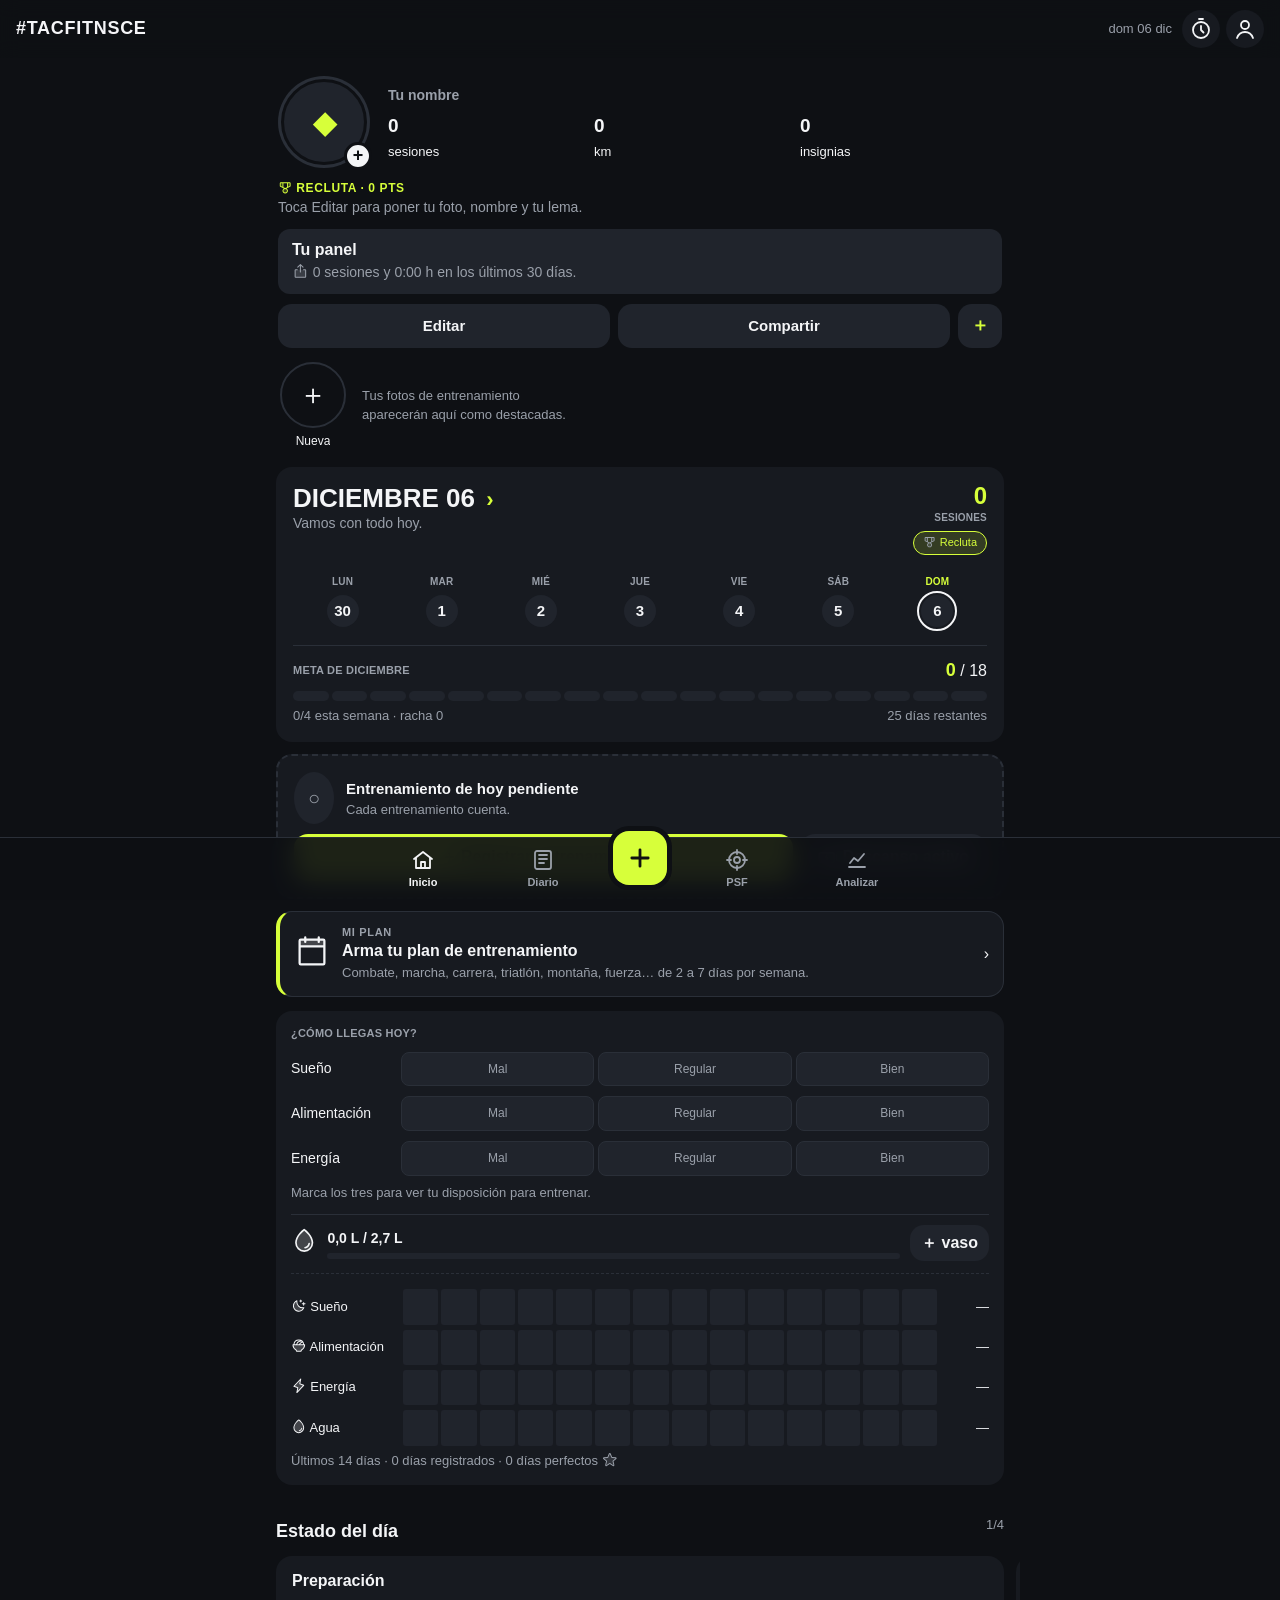
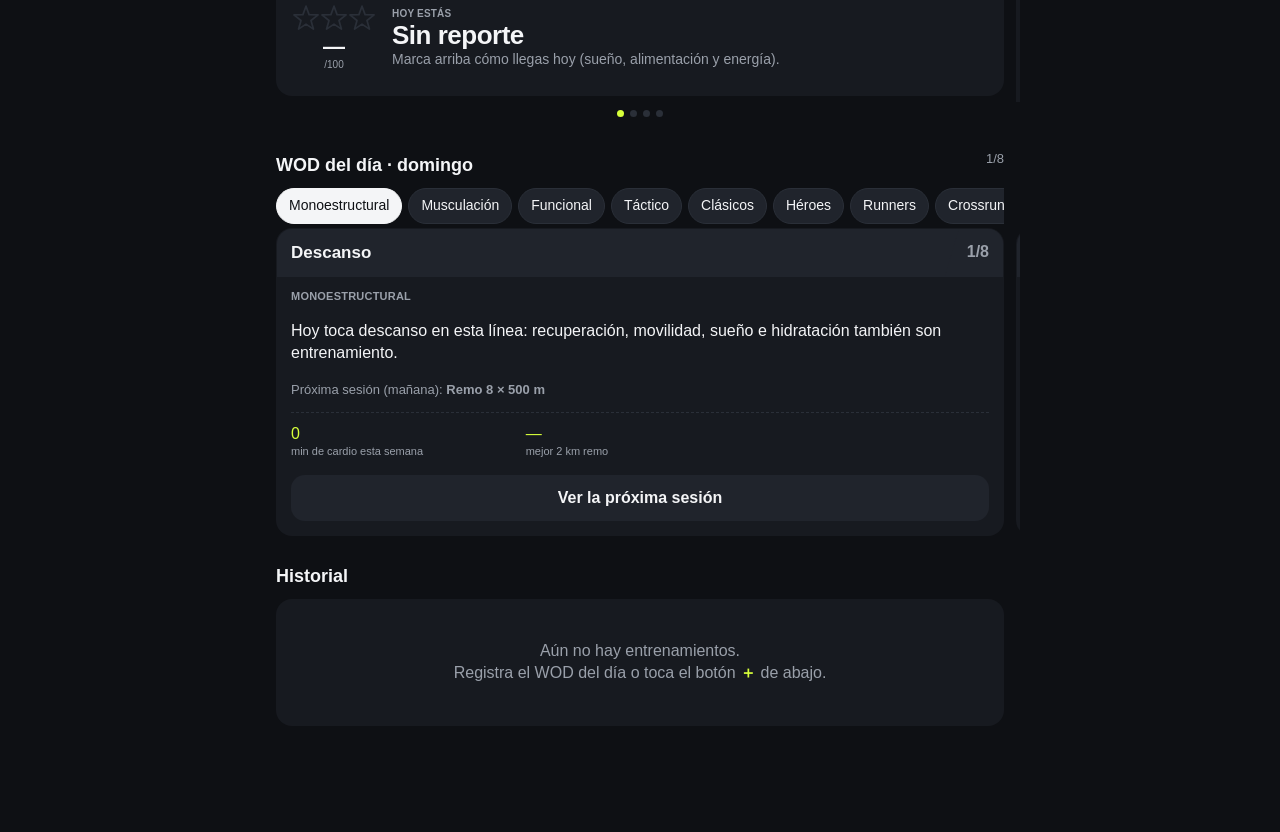
==== index.html @ f305eb08 "#TACFITNSCE 2026-10-17 16:00" ====
<!doctype html>
<html lang="es-CL">
<head>
<meta charset="utf-8">
<meta name="viewport" content="width=device-width, initial-scale=1, viewport-fit=cover">
<title>#TACFITNSCE</title>
<meta name="description" content="Seguimiento de entrenamiento físico y Pruebas de Suficiencia Física">
<meta name="theme-color" content="#0e1014">
<meta name="apple-mobile-web-app-capable" content="yes">
<meta name="mobile-web-app-capable" content="yes">
<meta name="apple-mobile-web-app-status-bar-style" content="black-translucent">
<meta name="apple-mobile-web-app-title" content="TACFIT">
<link rel="manifest" href="manifest.webmanifest">
<link rel="icon" href="iconos/icono.svg" type="image/svg+xml">
<link rel="apple-touch-icon" href="iconos/icono-180.png">
<link rel="stylesheet" href="estilos.css?v=103">
</head>
<body>
<header class="barra-sup">
  <div class="marca" id="marca"></div>
  <div class="sub" id="subtitulo"></div>
  <button class="btn-perfil" id="bReloj" data-v="reloj" aria-label="Reloj de entrenamiento"><svg class="ico" viewBox="0 0 24 24"><circle cx="12" cy="13" r="8"/><path d="M12 9v4l2.5 2.5M10 2h4"/></svg></button>
  <button class="btn-perfil" id="bPerfil" data-v="perfil" aria-label="Perfil y ajustes"><svg class="ico" viewBox="0 0 24 24"><circle cx="12" cy="8" r="4"/><path d="M4 21c1.5-4 4.5-6 8-6s6.5 2 8 6"/></svg></button>
</header>

<main id="vista"></main>

<nav class="pestanas" id="pestanas">
  <button data-v="hoy"><svg class="ico" viewBox="0 0 24 24"><path d="M3 11l9-7 9 7"/><path d="M5 10v10h14V10"/><path d="M10 20v-6h4v6"/></svg>Inicio</button>
  <button data-v="diario"><svg class="ico" viewBox="0 0 24 24"><rect x="4" y="3" width="16" height="18" rx="2"/><path d="M8 7h8M8 11h8M8 15h5"/></svg>Diario</button>
  <button class="mas" data-v="nuevo" aria-label="Registrar entrenamiento"><svg class="ico" viewBox="0 0 24 24"><path d="M12 5v14M5 12h14"/></svg></button>
  <button data-v="psf"><svg class="ico" viewBox="0 0 24 24"><circle cx="12" cy="12" r="8"/><circle cx="12" cy="12" r="3"/><path d="M12 2v4M12 18v4M2 12h4M18 12h4"/></svg>PSF</button>
  <button data-v="progreso"><svg class="ico" viewBox="0 0 24 24"><path d="M4 19h16"/><path d="M5 15l4-5 4 3 6-7"/></svg>Analizar</button>
</nav>

<div id="aviso" class="aviso" hidden></div>
<dialog id="dialogo"></dialog>

<script src="iconos.js?v=103"></script>
<script src="psf.js?v=103"></script>
<script src="movimientos.js?v=103"></script>
<script src="registro.js?v=103"></script>
<script src="tramos.js?v=103"></script>
<script src="esfuerzo.js?v=103"></script>
<script src="gps.js?v=103"></script>
<script src="protocolos.js?v=103"></script>
<script src="programa.js?v=103"></script>
<script src="diario.js?v=103"></script>
<script src="perfil.js?v=103"></script>
<script src="estado.js?v=103"></script>
<script src="recompensas.js?v=103"></script>
<script src="energia.js?v=103"></script>
<script src="analizar.js?v=103"></script>
<script src="descanso.js?v=103"></script>
<script src="plan.js?v=103"></script>
<script src="agenda.js?v=103"></script>
<script src="social.js?v=103"></script>
<script src="compartir.js?v=103"></script>
<script src="discos.js?v=103"></script>
<script src="unidad.js?v=103"></script>
<script src="nube-config.js?v=103"></script>
<script src="nube.js?v=103"></script>
<script src="app.js?v=103"></script>
</body>
</html>
---- estilos.css ----
:root{
  /* Deportivo (principal): grafito, letra moderna y lima solo para lo importante */
  --fondo:#0e1014; --panel:#171a20; --panel2:#20242c; --borde:#2a2f38; --texto:#f4f5f7; --suave:#9aa0aa;
  --acento:#d7ff3a; --acento-txt:#111111; --mb:#4fd17a; --a:#36b6ea; --na:#ff5d4f; --lm:#b48cf0;
  --radio:16px; --sup:env(safe-area-inset-top); --inf:env(safe-area-inset-bottom);
  --mono:-apple-system, BlinkMacSystemFont, "SF Pro Display", "Segoe UI", Roboto, sans-serif;
  color-scheme:dark;
}
/* Deportivo claro (solo si se elige en Perfil) */
:root[data-tema="claro"]{
  --fondo:#f2f3f5; --panel:#ffffff; --panel2:#eceef1; --borde:#dde0e5; --texto:#111317; --suave:#5d636e;
  --acento:#4d7c0f; --acento-txt:#ffffff; --mb:#1f9a4a; --a:#1f6fa8; --na:#d23b2e; --lm:#6c4fc0; color-scheme:light;
}
/* Táctico (opcional en Perfil): grafito/oliva, letra de máquina y títulos con // */
:root[data-estilo="tactico"]{
  --fondo:#11140f; --panel:#181d14; --panel2:#21271b; --borde:#2f3727; --texto:#e6ead8; --suave:#8a917a;
  --acento:#c6e25a; --acento-txt:#11140f; --mb:#6fd06a; --a:#57b4e6; --na:#ef5b4c; --lm:#b49cf0;
  --radio:10px; --mono:"JetBrains Mono", ui-monospace, SFMono-Regular, Menlo, Consolas, monospace;
}
:root[data-estilo="tactico"][data-tema="claro"]{
  --fondo:#eceee4; --panel:#fbfbf7; --panel2:#e3e6d8; --borde:#cdd2bd; --texto:#1a1f16; --suave:#5e6552;
  --acento:#566f12; --acento-txt:#ffffff; --mb:#2f8a2a; --a:#1f6fa8; --na:#c23a2e; --lm:#6c4fc0; color-scheme:light;
}
:root[data-tema="oscuro"]{ color-scheme:dark; }
*{ box-sizing:border-box; }
html,body{ margin:0; background:var(--fondo); color:var(--texto);
  font:16px/1.4 -apple-system, BlinkMacSystemFont, "SF Pro Text", "Segoe UI", Roboto, sans-serif;
  -webkit-text-size-adjust:100%; -webkit-tap-highlight-color:transparent; }
body{ min-height:100vh; padding-bottom:calc(70px + var(--inf)); }
button,input,select,textarea{ font:inherit; color:inherit; }

.barra-sup{ position:sticky; top:0; z-index:5; display:flex; align-items:center; gap:10px;
  padding:calc(10px + var(--sup)) 16px 10px; background:color-mix(in srgb, var(--fondo) 88%, transparent);
  backdrop-filter:blur(10px); -webkit-backdrop-filter:blur(10px); border-bottom:1px solid var(--borde); }
.marca{ font-family:var(--mono); font-weight:700; letter-spacing:2px; color:var(--acento); font-size:18px; }
.sub{ flex:1; color:var(--suave); font-family:var(--mono); font-size:13px; letter-spacing:1px; text-transform:uppercase; overflow:hidden; white-space:nowrap; text-overflow:ellipsis; text-align:right; }
.btn-perfil{ width:38px; height:38px; flex:none; border-radius:var(--radio); border:1px solid var(--borde); background:var(--panel); color:var(--suave); display:flex; align-items:center; justify-content:center; cursor:pointer; }
.btn-perfil.activa{ color:var(--acento); border-color:var(--acento); }
.ico{ width:24px; height:24px; fill:none; stroke:currentColor; stroke-width:1.8; stroke-linecap:round; stroke-linejoin:round; }

main{ max-width:760px; margin:0 auto; padding:14px 16px 24px; }
h2{ font-size:22px; margin:6px 0 12px; }
h3{ font-family:var(--mono); font-size:12px; font-weight:500; margin:20px 0 8px; color:var(--suave); text-transform:uppercase; letter-spacing:.12em; }
h3::before{ content:"// "; color:var(--acento); }
.grande, .digitos, .num{ font-family:var(--mono); font-variant-numeric:tabular-nums; }

.pestanas{ position:fixed; left:0; right:0; bottom:0; z-index:6; display:flex; justify-content:center; align-items:center;
  background:var(--panel); border-top:1px solid var(--borde); padding:6px 4px calc(6px + var(--inf)); }
.pestanas button{ flex:1; max-width:120px; background:none; border:0; padding:4px 0; color:var(--suave);
  font-size:10px; font-family:var(--mono); letter-spacing:.06em; text-transform:uppercase; display:flex; flex-direction:column; align-items:center; gap:3px; cursor:pointer; }
.pestanas button.activa{ color:var(--acento); }
.pestanas .mas{ flex:none; width:54px; height:54px; max-width:none; margin:-22px 10px 0; border-radius:16px; background:var(--acento); color:var(--acento-txt);
  box-shadow:0 0 0 5px var(--fondo); justify-content:center; }
.pestanas .mas .ico{ width:28px; height:28px; stroke-width:2.4; }

/* Inicio */
.semana{ display:grid; grid-template-columns:repeat(7, 1fr); gap:4px; }
.semana div{ text-align:center; font-family:var(--mono); font-size:10px; color:var(--suave); }
.semana span{ display:block; height:30px; border-radius:4px; background:var(--panel2); margin-top:4px; }
.semana .si span{ background:var(--acento); }
.semana .hoy span{ outline:2px solid var(--acento); outline-offset:-2px; }
.estado{ font-family:var(--mono); font-size:12px; color:var(--suave); letter-spacing:.06em; margin-top:10px; }
.estado b{ color:var(--texto); font-weight:500; }
.tiles{ display:grid; grid-template-columns:repeat(3, minmax(0, 1fr)); gap:8px; margin-bottom:12px; }
.tile{ background:var(--panel); border:1px solid var(--borde); border-radius:var(--radio); padding:10px 12px; cursor:pointer; text-align:left; }
.tile .k{ font-size:11px; color:var(--suave); line-height:1.25; min-height:28px; }
.tile .v{ font-family:var(--mono); font-size:20px; color:var(--acento); margin-top:4px; white-space:nowrap; }
.tile .v.txt{ font-family:inherit; font-size:14px; font-weight:600; color:var(--texto); white-space:normal; line-height:1.2; }
.entre > .num{ white-space:nowrap; }
.etiqueta{ font-family:var(--mono); font-size:11px; color:var(--acento); letter-spacing:.1em; text-transform:uppercase; }

.tarjeta{ background:var(--panel); border:1px solid var(--borde); border-radius:var(--radio); padding:14px; margin-bottom:12px; }
.fila{ display:flex; gap:10px; align-items:center; flex-wrap:wrap; }
.fila > *{ flex:1; min-width:120px; }
.entre{ display:flex; justify-content:space-between; align-items:center; gap:10px; }
.suave{ color:var(--suave); font-size:14px; }
.chico{ font-size:13px; }
.grande{ font-size:28px; font-weight:800; }

label{ display:block; font-size:13px; color:var(--suave); margin:10px 0 4px; }
input,select,textarea{ width:100%; padding:11px 12px; border-radius:10px; border:1px solid var(--borde);
  background:var(--panel2); outline:none; font-size:16px; }
input:focus,select:focus,textarea:focus{ border-color:var(--acento); }
textarea{ min-height:90px; resize:vertical; }
input[type=checkbox]{ width:auto; margin-right:8px; transform:scale(1.2); }
.check{ display:flex; align-items:center; color:var(--texto); font-size:15px; margin:10px 0; }

.btn{ display:inline-flex; align-items:center; justify-content:center; gap:6px; padding:11px 16px; border-radius:11px;
  border:1px solid var(--borde); background:var(--panel2); cursor:pointer; font-weight:600; min-height:44px; }
.btn.prim{ background:var(--acento); color:var(--acento-txt); border-color:var(--acento); }
.btn.peligro{ color:var(--na); }
.btn.ancho{ width:100%; }
.btn:active{ transform:scale(.98); }
.btns{ display:flex; gap:8px; flex-wrap:wrap; margin-top:12px; }
.btns .btn{ flex:1; }

.chip{ display:inline-block; padding:3px 10px; border-radius:999px; font-size:13px; font-weight:700; color:#fff; white-space:nowrap; }
.chip.MB{ background:var(--mb); } .chip.A{ background:var(--a); } .chip.NA{ background:var(--na); }
.chip.LM,.chip.ACL{ background:var(--lm); } .chip.gris{ background:var(--panel2); color:var(--suave); }

.prueba{ border-left:4px solid var(--borde); }
.prueba.MB{ border-left-color:var(--mb); } .prueba.A{ border-left-color:var(--a); } .prueba.NA{ border-left-color:var(--na); }
.prueba.LM{ border-left-color:var(--lm); }
.meta{ display:flex; gap:14px; font-size:13px; color:var(--suave); margin-top:6px; flex-wrap:wrap; }
.resultado{ text-align:center; padding:18px; }
.resultado .grande{ margin-top:6px; }

.lista{ list-style:none; margin:0; padding:0; }
.lista li{ padding:12px 0; border-bottom:1px solid var(--borde); }
.lista li:last-child{ border-bottom:0; }
.item{ cursor:pointer; }
.titulo{ font-weight:700; }
.pre{ white-space:pre-wrap; color:var(--suave); font-size:14px; margin-top:4px; }
.pr{ color:var(--acento); font-weight:700; }

.segmentos{ display:flex; background:var(--panel2); border-radius:11px; padding:3px; gap:3px; overflow-x:auto; }
.segmentos button{ flex:1; border:0; background:none; padding:9px 8px; border-radius:9px; cursor:pointer; color:var(--suave); white-space:nowrap; font-weight:600; }
.segmentos button.activa{ background:var(--panel); color:var(--texto); box-shadow:0 1px 3px #0003; }

/* Reloj */
.reloj{ text-align:center; padding:20px 10px; }
.reloj .fase{ font-size:18px; font-weight:700; letter-spacing:.1em; text-transform:uppercase; color:var(--suave); min-height:26px; }
.reloj .digitos{ font-size:clamp(64px, 22vw, 160px); font-weight:800; font-variant-numeric:tabular-nums; line-height:1.05; letter-spacing:-2px; }
.reloj .info{ color:var(--suave); font-size:16px; min-height:22px; white-space:pre-line; }
.reloj.trabajo .fase{ color:var(--mb); } .reloj.descanso .fase{ color:var(--a); } .reloj.prep .fase{ color:var(--acento); }
.reloj.fin .fase{ color:var(--acento); }
.rondas{ font-size:44px; font-weight:800; }
.pantalla-reloj{ position:fixed; inset:0; height:100dvh; z-index:20; background:var(--fondo); display:flex; flex-direction:column;
  justify-content:center; padding:calc(20px + var(--sup)) 16px calc(20px + var(--inf)); }
.pantalla-reloj .digitos{ font-size:clamp(90px, 30vw, 300px); }

/* Gráfico */
.grafico svg{ width:100%; height:auto; display:block; }
.grafico .linea{ fill:none; stroke:var(--acento); stroke-width:2.5; }
.grafico .punto{ fill:var(--acento); }
.grafico .eje{ stroke:var(--borde); }
.grafico text{ fill:var(--suave); font-size:11px; }
.grafico .ref{ stroke-dasharray:4 4; stroke-width:1.5; }

.aviso{ position:fixed; left:50%; bottom:calc(84px + var(--inf)); transform:translateX(-50%); z-index:30; background:var(--texto); color:var(--fondo);
  padding:11px 18px; border-radius:12px; font-weight:600; box-shadow:0 6px 20px #0006; max-width:90vw; text-align:center; }
dialog{ border:1px solid var(--borde); border-radius:18px; background:var(--panel); color:var(--texto); padding:16px;
  width:min(560px, calc(100vw - 24px)); max-height:calc(100vh - 40px);
  max-height:calc(100svh - 24px - var(--sup) - var(--inf)); }   /* alto VISIBLE: en Safari del iPhone 100vh queda bajo sus barras */
dialog::backdrop{ background:#000a; }
.vacio{ text-align:center; color:var(--suave); padding:26px 10px; }
.nota{ font-size:12px; color:var(--suave); margin-top:14px; }
details summary{ cursor:pointer; font-weight:600; padding:4px 0; }

/* Registro paso a paso */
dialog.hoja{ width:min(680px, calc(100vw - 16px)); }
.cab{ display:flex; align-items:center; gap:8px; margin-bottom:6px; }
.cab h2{ flex:1; margin:0; font-size:20px; }
.chico-btn{ min-height:36px; min-width:36px; padding:4px 10px; }
.opciones{ display:grid; grid-template-columns:repeat(auto-fit, minmax(220px, 1fr)); gap:10px; }
.opcion{ display:flex; flex-direction:column; gap:6px; text-align:left; padding:16px; border-radius:var(--radio); border:1px solid var(--borde);
  background:var(--panel2); cursor:pointer; min-height:92px; }
.opcion b{ font-size:17px; color:var(--acento); }
.opcion span{ color:var(--suave); font-size:14px; }
.opcion:disabled{ opacity:.5; cursor:default; }
.opcion:disabled b{ color:var(--texto); }
.acento{ color:var(--acento); }
.seccion{ margin-top:14px; }
.movs{ list-style:none; margin:6px 0 0; padding:0; }
.movs li{ display:flex; align-items:center; gap:6px; padding:4px 0; }
.mtxt{ flex:1; text-align:left; background:var(--panel2); border:1px solid var(--borde); border-radius:10px; padding:10px 12px; cursor:pointer; min-height:44px; }
.acciones{ display:flex; flex-wrap:wrap; gap:4px 16px; margin-top:6px; }
.link{ background:none; border:0; color:var(--acento); font-weight:600; padding:8px 0; cursor:pointer; }
.attrs{ display:flex; flex-direction:column; gap:10px; margin-top:6px; }
.attr{ display:flex; align-items:center; gap:8px; opacity:.55; }
.attr.on{ opacity:1; }
.attr input{ flex:1; min-width:0; }
.attr select{ width:auto; }
.attr .lab{ width:96px; color:var(--suave); font-size:14px; }
.attr .unidad{ color:var(--suave); }
.tick{ width:44px; height:44px; flex:none; border-radius:10px; border:1px solid var(--borde); background:var(--panel2); color:var(--suave); font-size:18px; cursor:pointer; }
.attr.on .tick{ background:var(--acento); border-color:var(--acento); color:var(--acento-txt); }
.serie{ display:flex; align-items:center; gap:8px; margin-top:8px; }
.serie input{ flex:1; min-width:0; }
.serie > span:first-child{ width:18px; text-align:right; }
input[type=radio]{ width:auto; margin-right:8px; transform:scale(1.2); }
@media (max-width:420px){ .attr{ gap:6px; } .attr .lab{ width:auto; min-width:0; font-size:12px; flex:none; max-width:74px; } .attr select{ padding:11px 6px; } }

/* Grupos de movimientos: un color cada uno */
:root{ --g-mono:#35b6e8; --g-gim:#4fc979; --g-core:#b48cf0; --g-barra:#f2a33a; --g-mc:#ef6f5e; --g-mil:#a9b85a; }
.chips{ display:flex; gap:6px; overflow-x:auto; padding:10px 0 2px; scrollbar-width:none; }
.chips::-webkit-scrollbar{ display:none; }
.chips button{ flex:none; border:1px solid var(--borde); background:var(--panel2); border-radius:999px; padding:7px 12px; cursor:pointer; color:var(--texto); font-size:14px; }
.chips button.activa{ background:var(--texto); color:var(--fondo); border-color:var(--texto); }
.mov-item{ display:flex; align-items:center; gap:10px; }
.mov-n{ flex:1; }
.marca-g{ width:10px; height:10px; border-radius:3px; flex:none; background:var(--suave); }
.cuenta{ color:var(--suave); font-size:13px; font-variant-numeric:tabular-nums; }
.g-mono.marca-g, .grupo-mono .marca-g{ background:var(--g-mono); } .g-gim.marca-g{ background:var(--g-gim); } .g-core.marca-g{ background:var(--g-core); }
.g-barra.marca-g{ background:var(--g-barra); } .g-mc.marca-g{ background:var(--g-mc); } .g-mil.marca-g{ background:var(--g-mil); }
h3.t-mono{ color:var(--g-mono); } h3.t-gim{ color:var(--g-gim); } h3.t-core{ color:var(--g-core); }
h3.t-barra{ color:var(--g-barra); } h3.t-mc{ color:var(--g-mc); } h3.t-mil{ color:var(--g-mil); }
.grupos-mov{ display:grid; grid-template-columns:repeat(auto-fit, minmax(260px, 1fr)); gap:12px; }
.grupo-mov{ border-top:4px solid var(--suave); }
.grupo-mov.g-mono{ border-top-color:var(--g-mono); } .grupo-mov.g-gim{ border-top-color:var(--g-gim); } .grupo-mov.g-core{ border-top-color:var(--g-core); }
.grupo-mov.g-barra{ border-top-color:var(--g-barra); } .grupo-mov.g-mc{ border-top-color:var(--g-mc); } .grupo-mov.g-mil{ border-top-color:var(--g-mil); }
.grupo-mov .titulo{ font-size:17px; }
.tabla-mov{ width:100%; border-collapse:collapse; margin-top:8px; font-size:15px; }
.tabla-mov th{ text-align:left; color:var(--suave); font-weight:600; font-size:12px; text-transform:uppercase; letter-spacing:.05em; padding:6px 0; border-bottom:1px solid var(--borde); }
.tabla-mov th:last-child, .tabla-mov td:last-child{ text-align:right; }
.tabla-mov td{ padding:10px 0; border-bottom:1px solid var(--borde); cursor:pointer; }
.tabla-mov tr:last-child td{ border-bottom:0; }
.tabla-mov tr.cero td{ color:var(--suave); }

/* Inicio: portada, meta del mes, chequeo y WOD del día */
.portada{ padding:16px; }
.fecha-grande{ font-family:var(--mono); font-weight:700; font-size:26px; letter-spacing:1px; line-height:1.1; }
.total{ text-align:right; display:flex; flex-direction:column; align-items:flex-end; }
.total b{ font-size:24px; color:var(--acento); line-height:1; }
.total span{ font-family:var(--mono); font-size:10px; color:var(--suave); letter-spacing:.1em; margin-top:3px; }
.dias7{ display:grid; grid-template-columns:repeat(7, 1fr); gap:4px; margin:14px 0 4px; }
.dias7 > div{ display:flex; flex-direction:column; align-items:center; gap:6px; padding:6px 0 8px; border-radius:8px; }
.dias7 .dn{ font-family:var(--mono); font-size:10px; color:var(--suave); letter-spacing:.05em; }
.dias7 .dd{ width:32px; height:32px; display:flex; align-items:center; justify-content:center; border-radius:8px; font-size:15px; }
.dias7 .si .dd{ background:var(--acento); color:var(--acento-txt); font-weight:700; }
.dias7 .hoy .dd{ outline:2px solid var(--acento); outline-offset:1px; }
.dias7 .hoy .dn{ color:var(--acento); }
.meta-mes{ border-top:1px solid var(--borde); margin-top:10px; padding-top:12px; }
.meta-mes .num b{ color:var(--acento); font-size:18px; }
.barra-seg{ display:flex; gap:3px; margin:8px 0 6px; }
.barra-seg span{ flex:1; height:10px; border-radius:2px; background:var(--panel2); }
.barra-seg span.si{ background:var(--acento); }
.fila-ch{ display:flex; align-items:center; gap:10px; margin-top:10px; }
.fila-ch > span{ width:100px; font-size:14px; }
.seg3{ flex:1; display:grid; grid-template-columns:repeat(3, 1fr); gap:4px; }
.seg3 button{ border:1px solid var(--borde); background:var(--panel2); border-radius:8px; padding:8px 4px; cursor:pointer; font-family:var(--mono); font-size:12px; color:var(--suave); }
.seg3 button.activa.n0{ background:var(--na); border-color:var(--na); color:#fff; }
.seg3 button.activa.n1{ background:#e0b63c; border-color:#e0b63c; color:#2a2000; }
.seg3 button.activa.n2{ background:var(--acento); border-color:var(--acento); color:var(--acento-txt); }
.carrusel{ display:flex; overflow-x:auto; scroll-snap-type:x mandatory; gap:12px; margin:0 -16px 12px; padding:2px 16px 6px; scrollbar-width:none; }
.carrusel::-webkit-scrollbar{ display:none; }
.wod-card{ flex:0 0 100%; scroll-snap-align:center; background:var(--panel); border:1px solid var(--borde); border-radius:var(--radio); overflow:hidden; display:flex; flex-direction:column; }
.wod-cab{ display:flex; align-items:stretch; background:var(--panel2); }
.wod-tit{ flex:1; padding:12px 14px; font-family:var(--mono); font-weight:700; font-size:15px; text-transform:uppercase; letter-spacing:.04em; white-space:nowrap; overflow:hidden; text-overflow:ellipsis; }
.wod-tag{ background:var(--acento); color:var(--acento-txt); font-weight:700; padding:12px 14px 12px 22px; clip-path:polygon(14px 0, 100% 0, 100% 100%, 0 100%); }
.wod-cuerpo{ padding:12px 14px 4px; flex:1; }
.foco{ display:inline-block; margin-top:6px; font-size:12px; font-family:var(--mono); color:var(--acento); border:1px dashed var(--acento); border-radius:6px; padding:3px 8px; }
.pizarra{ white-space:pre-wrap; font-size:16px; line-height:1.6; margin:10px 0 6px; padding-left:12px; border-left:3px solid var(--acento); }
.estrategia{ margin:6px 0; }
.wod-acc{ padding:10px 14px 14px; }
.wod-acc .btn.prim{ font-family:var(--mono); letter-spacing:.1em; min-height:48px; }
.acc3{ display:grid; grid-template-columns:repeat(3, 1fr); gap:6px; margin-top:6px; }
.acc3 button{ display:flex; flex-direction:column; align-items:center; gap:2px; padding:8px 4px; border-radius:8px; border:1px solid var(--borde); background:var(--panel2); color:var(--texto); cursor:pointer; font-size:16px; }
.acc3 button span{ font-family:var(--mono); font-size:10px; color:var(--suave); text-transform:uppercase; letter-spacing:.06em; }
.acc3 button b{ font-size:16px; color:var(--acento); }

/* Diario */
.barra-sup .btn-perfil + .btn-perfil{ margin-left:-4px; }
.muro-item{ cursor:pointer; }
.muro-item .titulo{ display:flex; align-items:center; gap:8px; }
.muro-foto{ position:relative; margin:-14px -14px 12px; border-radius:var(--radio) var(--radio) 0 0; overflow:hidden; background:var(--panel2); aspect-ratio:4/3; }
.muro-foto img{ width:100%; height:100%; object-fit:cover; display:block; }
.muro-sello{ position:absolute; left:10px; bottom:10px; background:rgba(17,20,15,.8); color:#c6e25a; padding:5px 10px; border-radius:6px; font-size:15px; }
.muro-mas{ position:absolute; right:10px; top:10px; background:rgba(17,20,15,.8); color:#e6ead8; padding:3px 8px; border-radius:6px; font-size:13px; }
.aviso-resp{ border-color:#e0b63c; font-size:14px; }
.aviso-resp a{ color:var(--acento); }
.fotos-reg{ display:flex; gap:8px; flex-wrap:wrap; }
.fotos-reg img, .foto-mas{ width:76px; height:76px; border-radius:8px; object-fit:cover; }
.foto-mas{ border:1px dashed var(--acento); background:var(--panel2); color:var(--acento); display:flex; flex-direction:column; align-items:center; justify-content:center; gap:2px; font-size:20px; cursor:pointer; }
.foto-mas span{ font-size:11px; font-family:var(--mono); }
.galeria{ display:flex; gap:6px; overflow-x:auto; margin:10px 0; scroll-snap-type:x mandatory; }
.galeria img{ height:220px; max-width:85%; border-radius:10px; object-fit:cover; scroll-snap-align:start; cursor:pointer; }
.cal-sem, .cal-grid{ display:grid; grid-template-columns:repeat(7, 1fr); gap:4px; }
.cal-sem{ margin-top:12px; font-family:var(--mono); font-size:11px; color:var(--suave); text-align:center; }
.cal-dia{ aspect-ratio:1; border:1px solid transparent; border-radius:8px; background:var(--panel2); display:flex; flex-direction:column; align-items:center; justify-content:center; gap:3px; cursor:pointer; color:var(--suave); padding:0; }
.cal-dia.con{ color:var(--texto); background:color-mix(in srgb, var(--acento) 18%, var(--panel2)); }
.cal-dia.hoy{ border-color:var(--acento); }
.cal-dia.sel{ outline:2px solid var(--texto); }
.cal-marcas{ display:flex; gap:2px; min-height:7px; }
.cal-marcas .marca-g{ width:7px; height:7px; border-radius:2px; }
.leyenda{ display:flex; flex-wrap:wrap; gap:4px 12px; margin-top:10px; color:var(--suave); }
.leyenda span{ display:flex; align-items:center; gap:5px; }
.leyenda .marca-g{ width:8px; height:8px; }
.mapa-anio{ display:flex; gap:2px; overflow-x:auto; direction:rtl; padding-bottom:2px; }
.mapa-anio > div{ display:flex; flex-direction:column; gap:2px; direction:ltr; }
.mapa-anio i{ width:9px; height:9px; border-radius:2px; background:var(--panel2); display:block; }
.mapa-anio i.n1{ background:color-mix(in srgb, var(--acento) 35%, var(--panel2)); }
.mapa-anio i.n2{ background:color-mix(in srgb, var(--acento) 65%, var(--panel2)); }
.mapa-anio i.n3{ background:var(--acento); }
.mapa-anio i.vacia{ background:transparent; }
.tiles.acum{ grid-template-columns:repeat(auto-fill, minmax(104px, 1fr)); }
.tiles.acum .tile{ cursor:default; }
.tiles.acum .v{ font-size:22px; }
.hito{ margin-bottom:10px; }
.hito .barra-seg span{ height:8px; }

/* Perfil de entrenamiento */
.radar-caja{ display:flex; align-items:center; gap:8px; flex-wrap:wrap; justify-content:center; }
.radar{ width:100%; max-width:420px; height:auto; overflow:visible; }
.radar-anillo{ fill:none; stroke:var(--borde); stroke-width:1; }
.radar-anillo.tres{ stroke:var(--suave); stroke-dasharray:3 3; }
.radar-eje{ stroke:var(--borde); }
.radar-datos{ fill:var(--acento); fill-opacity:.25; stroke:var(--acento); stroke-width:2; }
.radar text{ fill:var(--texto); font-size:11px; font-family:var(--mono); }
.radar text.sin{ fill:var(--suave); }
.radar-resumen{ text-align:center; min-width:120px; }
.cap-fila .barra-seg span{ height:6px; }
.prueba-fila .num.pr{ color:var(--mb); }
.parq-q{ border-bottom:1px solid var(--borde); padding:10px 0; display:flex; flex-direction:column; gap:8px; font-size:14px; }
.seg3.dos{ grid-template-columns:repeat(2, 1fr); max-width:220px; }
.alerta-lim{ color:#e0b63c; margin:6px 0; }
.prueba-fila .entre{ align-items:flex-start; }
.prueba-fila .entre > span:first-child{ flex:1; min-width:0; }
.prueba-fila .entre .num{ white-space:normal; text-align:right; max-width:55%; }
.wod-card.descanso .wod-tag{ background:var(--panel2); color:var(--suave); }
.medidas-linea{ display:grid; grid-template-columns:repeat(3, minmax(0, 1fr)); gap:6px; margin:10px 0 2px; padding-top:10px; border-top:1px dashed var(--borde); }
.medidas-linea div{ display:flex; flex-direction:column; }
.medidas-linea b{ color:var(--acento); font-size:16px; font-weight:500; }
.medidas-linea span{ font-size:11px; color:var(--suave); line-height:1.2; }
.check .suave{ font-weight:400; }
.carrusel{ align-items:flex-start; }

/* Portada: fecha desplegable, franjas de días entrenados, calendario y «Hecho hoy» */
button.fecha-grande{ background:none; border:0; padding:0; color:var(--texto); cursor:pointer; text-align:left; }
.fecha-grande .chev{ color:var(--acento); font-size:22px; margin-left:4px; }
.dias7{ gap:0 !important; }
.dias7 > button{ background:none; border:0; color:inherit; cursor:pointer; display:flex; flex-direction:column; align-items:center; gap:6px; padding:6px 0 8px; }
.dias7 > .si{ background:color-mix(in srgb, var(--acento) 18%, transparent); }
.dias7 > .si.ini{ border-top-left-radius:10px; border-bottom-left-radius:10px; }
.dias7 > .si.fin{ border-top-right-radius:10px; border-bottom-right-radius:10px; }
.dias7 .si .dd{ background:none !important; color:var(--acento) !important; }
.dias7 .sel .dd{ background:var(--acento) !important; color:var(--acento-txt) !important; font-weight:700; }
.dias7 .hoy .dd{ outline:2px solid var(--acento); outline-offset:1px; }
.dias7.mes > button{ padding:3px 0; margin:2px 0; }
.dias7.mes .fuera{ opacity:.35; }
.dias7.cab-sem > div{ display:flex; justify-content:center; padding:8px 0 2px; }
.cal-portada{ margin-top:12px; }
.hecho{ margin-top:10px; padding-top:10px; border-top:1px solid var(--borde); }
.hecho-item{ display:flex; align-items:center; gap:8px; width:100%; background:none; border:0; color:var(--texto); padding:8px 0; cursor:pointer; text-align:left; }
.hecho-item .ok{ width:22px; height:22px; border-radius:50%; background:var(--mb); color:#fff; display:flex; align-items:center; justify-content:center; font-size:13px; flex:none; }
.hecho-tit{ flex:1; min-width:0; overflow:hidden; text-overflow:ellipsis; white-space:nowrap; font-weight:600; }
.tu-resultado{ display:grid; grid-template-columns:1fr auto; align-items:center; width:100%; text-align:left; gap:2px 8px; margin-bottom:10px; padding:10px 12px;
  background:color-mix(in srgb, var(--mb) 14%, var(--panel)); border:1px solid var(--mb); border-radius:10px; color:var(--texto); cursor:pointer; }
.tu-resultado .etiqueta{ color:var(--mb); grid-column:1; }
.tu-resultado .num{ grid-column:1; font-size:18px; font-weight:700; }
.tu-resultado .chev{ grid-column:2; grid-row:1 / span 2; color:var(--mb); font-size:22px; }

/* Detalle del entrenamiento */
.resultado-caja{ background:var(--panel2); border-radius:10px; padding:12px; margin:12px 0; }
.resultado-caja .grande{ font-size:24px; color:var(--acento); margin-top:4px; }
.stats3{ display:grid; grid-template-columns:repeat(3, minmax(0, 1fr)); gap:8px; margin:6px 0; }
.stats3 div{ display:flex; flex-direction:column; gap:2px; }
.stats3 b{ font-size:17px; font-weight:500; }
.logros{ display:flex; flex-direction:column; gap:12px; }
.logro{ display:flex; gap:12px; align-items:center; }
.logro-txt{ flex:1; min-width:0; font-size:14px; }
.mas-delta{ color:var(--mb); }
.barra-logro{ height:8px; background:var(--panel2); border-radius:4px; overflow:hidden; margin:6px 0 3px; }
.barra-logro span{ display:block; height:100%; background:var(--acento); border-radius:4px; }
.insignia{ width:48px; height:54px; flex:none; background:var(--acento); clip-path:polygon(50% 0, 100% 25%, 100% 75%, 50% 100%, 0 75%, 0 25%); display:flex; align-items:center; justify-content:center; }
.insignia span{ width:42px; height:47px; background:var(--fondo); clip-path:polygon(50% 0, 100% 25%, 100% 75%, 50% 100%, 0 75%, 0 25%); display:flex; align-items:center; justify-content:center; color:var(--acento); font-weight:700; font-size:18px; }

/* El logro del día */
.logro-dia{ position:relative; overflow:hidden; border-radius:var(--radio); padding:16px; margin-bottom:12px; border:2px solid var(--acento);
  background:color-mix(in srgb, var(--acento) 12%, var(--panel)); }
.logro-dia.hoy::after{ content:""; position:absolute; top:0; right:0; width:120px; height:120px; pointer-events:none; opacity:.18;
  background:repeating-linear-gradient(135deg, var(--acento) 0 6px, transparent 6px 14px); clip-path:polygon(40% 0, 100% 0, 100% 60%); }
.logro-dia.pendiente{ border:2px dashed var(--borde); background:var(--panel); }
.logro-dia.otro{ border:1px solid var(--borde); background:var(--panel); }
.ld-cab{ display:flex; align-items:center; gap:12px; margin-bottom:10px; }
.ld-sello{ width:48px; height:48px; border-radius:50%; flex:none; display:flex; align-items:center; justify-content:center; font-size:26px; font-weight:800;
  background:var(--acento); color:var(--acento-txt); box-shadow:0 0 0 4px color-mix(in srgb, var(--acento) 30%, transparent); }
.logro-dia.hoy .ld-sello{ animation:sello .7s cubic-bezier(.2, 1.6, .4, 1) both; }
.ld-sello.vacio{ background:var(--panel2); color:var(--suave); box-shadow:none; }
@keyframes sello{ 0%{ transform:scale(.2) rotate(-30deg); opacity:0; } 100%{ transform:scale(1) rotate(0); opacity:1; } }
@media (prefers-reduced-motion: reduce){ .logro-dia.hoy .ld-sello{ animation:none; } }
.ld-tit{ font-family:var(--mono); font-weight:700; font-size:18px; letter-spacing:.08em; text-transform:uppercase; color:var(--acento); }
.logro-dia.pendiente .ld-tit, .logro-dia.otro .ld-tit{ color:var(--texto); font-size:15px; }
.ld-sub{ font-size:13px; color:var(--suave); margin-top:2px; }
.ld-item{ display:block; width:100%; text-align:left; background:rgba(0,0,0,.18); border:1px solid color-mix(in srgb, var(--acento) 35%, transparent); border-radius:10px;
  padding:12px; margin-top:8px; color:var(--texto); cursor:pointer; }
.logro-dia.otro .ld-item{ background:var(--panel2); border-color:var(--borde); }
.ld-nombre{ font-weight:700; font-size:17px; }
.ld-pr{ font-size:13px; font-weight:700; color:#e0b63c; }
.ld-item .chev{ color:var(--acento); font-size:20px; }
.ld-res{ font-size:32px; font-weight:700; color:var(--acento); line-height:1.1; margin-top:4px; }
.ld-res small{ font-size:15px; color:var(--texto); font-weight:500; }
.ld-chips{ display:flex; flex-wrap:wrap; gap:6px; margin-top:8px; }
.ld-chips span{ font-size:12px; padding:3px 8px; border-radius:999px; background:var(--panel2); color:var(--texto); border:1px solid var(--borde); }
.ld-pie{ margin-top:10px; font-size:13px; color:var(--suave); }
.ld-pie b{ color:var(--acento); }

/* Estado del día */
.carrusel.estado-dia .estado-card{ flex:0 0 100%; scroll-snap-align:center; position:relative; border:1px solid var(--borde); border-radius:4px; padding:14px 16px;
  background:linear-gradient(var(--panel), var(--panel)) padding-box;
  background-image:linear-gradient(color-mix(in srgb, var(--texto) 4%, transparent) 1px, transparent 1px), linear-gradient(90deg, color-mix(in srgb, var(--texto) 4%, transparent) 1px, transparent 1px);
  background-size:22px 22px; background-color:var(--panel); }
/* esquinas de mira (identidad de la app, como en las tarjetas para compartir) */
.estado-card::before, .estado-card::after{ content:''; position:absolute; width:18px; height:18px; border:2px solid var(--acento); pointer-events:none; }
.estado-card::before{ top:-1px; left:-1px; border-right:none; border-bottom:none; }
.estado-card::after{ bottom:-1px; right:-1px; border-left:none; border-top:none; }
.ec-tit{ display:flex; align-items:center; gap:8px; font-family:var(--mono); font-weight:700; font-size:13px; text-transform:uppercase; letter-spacing:.12em; color:var(--texto); }
.ec-cod{ font-size:11px; color:var(--acento-txt); background:var(--acento); padding:1px 5px; border-radius:2px; letter-spacing:0; }
.ec-k{ font-family:var(--mono); font-size:10px; text-transform:uppercase; letter-spacing:.12em; color:var(--suave); }
.ec-fila{ display:flex; align-items:center; gap:16px; margin:12px 0 10px; }
.ec-fila > div:last-child{ flex:1; min-width:0; }
.ec-grande{ font-size:26px; font-weight:800; line-height:1.1; font-family:var(--mono); text-transform:uppercase; letter-spacing:.02em; }
.ec-icono{ width:58px; height:58px; flex:none; display:flex; align-items:center; justify-content:center; font-size:28px; font-weight:800; color:var(--c);
  border:2px solid var(--c); transform:rotate(45deg); border-radius:6px; margin:6px; }
.ec-icono span{ transform:rotate(-45deg); line-height:1; }
.galones{ width:84px; flex:none; display:flex; flex-direction:column; align-items:center; }
.galones svg{ width:84px; height:auto; }
.galones b{ font-size:22px; margin-top:4px; line-height:1; } .galones span{ font-size:10px; color:var(--suave); font-family:var(--mono); }
.ec-vo{ display:grid; grid-template-columns:auto minmax(0, 1fr); gap:18px; margin:12px 0 4px; }
.regla{ width:100%; height:auto; display:block; margin:6px 0; }
.regla .rg-raya{ stroke:var(--suave); stroke-width:1; }
.regla text{ font-family:var(--mono); font-size:9px; fill:var(--suave); }
.regla .rg-valor{ font-size:11px; font-weight:700; fill:var(--texto); }
.ec-grid{ display:grid; grid-template-columns:repeat(3, minmax(0, 1fr)); gap:10px 10px; margin-top:6px; }
.ec-grid div{ display:flex; flex-direction:column; }
.ec-grid b{ font-size:14px; font-weight:600; overflow-wrap:normal; hyphens:auto; -webkit-hyphens:auto; }
.ec-grid span{ font-size:12px; color:var(--suave); line-height:1.25; }
.ec-grid.cuatro{ grid-template-columns:repeat(2, 1fr); }
.ec-grid .sube{ color:var(--mb); } .ec-grid .baja{ color:var(--na); }
.barras-sem{ display:flex; align-items:flex-end; gap:8px; height:66px; margin-top:12px; }
.barras-sem div{ flex:1; display:flex; flex-direction:column; align-items:center; gap:4px; justify-content:flex-end; height:100%; }
.barras-sem i{ display:block; width:100%; border-radius:4px; }
.barras-sem span{ font-size:10px; color:var(--suave); font-family:var(--mono); }
.puntos{ display:flex; justify-content:center; gap:6px; margin:-4px 0 14px; }
.puntos i{ width:7px; height:7px; border-radius:50%; background:var(--borde); }
.puntos i.on{ background:var(--acento); }

.carrusel.estado-dia{ align-items:flex-start; }

/* Recompensas */
.rango-chip{ margin-top:6px; background:color-mix(in srgb, var(--acento) 15%, transparent); border:1px solid var(--acento); color:var(--acento); border-radius:999px; padding:3px 9px; font-family:var(--mono); font-size:11px; cursor:pointer; white-space:nowrap; }
.rango-caja{ display:flex; gap:14px; align-items:center; }
.rango-ins{ width:64px; height:72px; flex:none; background:var(--acento); clip-path:polygon(50% 0, 100% 25%, 100% 75%, 50% 100%, 0 75%, 0 25%); display:flex; align-items:center; justify-content:center; }
.rango-ins span{ width:56px; height:63px; background:var(--fondo); clip-path:polygon(50% 0, 100% 25%, 100% 75%, 50% 100%, 0 75%, 0 25%); display:flex; align-items:center; justify-content:center; color:var(--acento); font:700 24px var(--mono); }
.rango-n{ font-size:22px; font-weight:800; color:var(--acento); }
.insignias-grid{ display:grid; grid-template-columns:repeat(3, minmax(0, 1fr)); gap:8px; margin-top:10px; }
.insig{ display:flex; flex-direction:column; align-items:center; gap:4px; padding:10px 6px; border-radius:10px; border:1px solid var(--borde); background:var(--panel2); color:var(--suave); cursor:pointer; text-align:center; }
.insig.on{ border-color:color-mix(in srgb, var(--acento) 60%, transparent); background:color-mix(in srgb, var(--acento) 10%, var(--panel2)); color:var(--texto); }
.insig-ic{ font-size:28px; line-height:1; filter:grayscale(1); opacity:.6; }
.insig.on .insig-ic{ filter:none; opacity:1; }
.insig-n{ font-size:12px; font-weight:600; line-height:1.2; }
.insig-niv{ font-size:11px; color:var(--acento); }
.insig:not(.on) .insig-niv{ color:var(--suave); }
.insig-barra{ width:100%; height:4px; background:var(--fondo); border-radius:2px; overflow:hidden; }
.insig-barra i{ display:block; height:100%; background:var(--acento); }
/* Hábitos */
.habitos{ margin-top:12px; padding-top:10px; border-top:1px dashed var(--borde); }
.habito{ display:flex; align-items:center; gap:8px; margin:5px 0; }
.hab-n{ width:104px; font-size:13px; flex:none; white-space:nowrap; overflow:hidden; text-overflow:ellipsis; }
.hab-puntos{ flex:1; min-width:0; display:grid; grid-template-columns:repeat(14, minmax(0, 1fr)); gap:3px; }
.hab-puntos i{ aspect-ratio:1; border-radius:3px; background:var(--panel2); }
.hab-puntos i.h0{ background:var(--na); } .hab-puntos i.h1{ background:#e0b63c; } .hab-puntos i.h2{ background:var(--mb); }
.hab-racha{ width:44px; text-align:right; font-size:13px; flex:none; }
/* Cabecera del perfil */
.perfil-cab{ background:var(--panel); border:1px solid var(--borde); border-radius:var(--radio); overflow:hidden; margin-bottom:12px; }
.pc-portada{ height:120px; background:repeating-linear-gradient(135deg, #1a2014 0 14px, #20281a 14px 28px); position:relative; }
.pc-portada::after{ content:""; position:absolute; inset:0; background:linear-gradient(transparent 55%, rgba(0,0,0,.45)); }
.pc-portada img{ width:100%; height:100%; object-fit:cover; display:block; }
.pc-fila{ display:flex; justify-content:space-between; align-items:flex-end; padding:0 14px; margin-top:-46px; position:relative; }
.pc-avatar{ width:92px; height:92px; border-radius:50%; border:4px solid var(--panel); background:var(--panel2); overflow:hidden; display:flex; align-items:center; justify-content:center; box-shadow:0 0 0 2px var(--acento); }
.pc-avatar img{ width:100%; height:100%; object-fit:cover; }
.pc-avatar span{ font:700 32px var(--mono); color:var(--acento); }
.pc-btns{ display:flex; gap:8px; padding-bottom:4px; }
.pc-nombre{ padding:10px 14px 0; font-size:21px; font-weight:800; text-transform:uppercase; letter-spacing:.02em; }
.pc-frase{ padding:2px 14px 0; color:var(--suave); font-style:italic; }
.pc-cifras{ display:grid; grid-template-columns:repeat(4, minmax(0, 1fr)); gap:4px; padding:14px; }
.pc-cifras > *{ display:flex; flex-direction:column; align-items:flex-start; background:none; border:0; color:var(--texto); padding:0; cursor:default; text-align:left; }
.pc-cifras button{ cursor:pointer; }
.pc-cifras b{ font-size:19px; font-weight:800; line-height:1.15; overflow-wrap:anywhere; }
.pc-cifras b small{ font-size:12px; color:var(--suave); }
.pc-cifras span{ font-size:10px; color:var(--suave); text-transform:uppercase; letter-spacing:.06em; font-family:var(--mono); margin-top:3px; }
.pc-cifras b.txt{ font-size:15px; overflow-wrap:normal; color:var(--acento); }

/* Analizar */
.cab-an{ display:flex; align-items:center; gap:10px; margin:4px 0 12px; }
.cab-an h2{ margin:0; }
.mosaicos{ display:grid; grid-template-columns:repeat(2, minmax(0, 1fr)); gap:10px; }
.mosaico{ position:relative; display:flex; flex-direction:column; align-items:flex-start; gap:4px; min-height:108px; padding:14px; text-align:left; cursor:pointer;
  border-radius:var(--radio); border:1px solid color-mix(in srgb, var(--c) 55%, transparent); color:var(--texto);
  background:linear-gradient(150deg, color-mix(in srgb, var(--c) 32%, var(--panel)) 0%, var(--panel) 85%); overflow:hidden; }
.mosaico::after{ content:""; position:absolute; right:-18px; bottom:-18px; width:70px; height:70px; border-radius:50%; background:color-mix(in srgb, var(--c) 25%, transparent); }
.mo-ic{ font-size:26px; line-height:1; }
.mo-n{ font-weight:700; font-size:15px; line-height:1.2; }
.mo-dato{ font-size:12px; color:color-mix(in srgb, var(--c) 45%, var(--texto)); margin-top:auto; position:relative; z-index:1; }
.barras-an{ display:flex; align-items:flex-end; gap:4px; margin-top:10px; }
.barras-an div{ flex:1; display:flex; flex-direction:column; align-items:center; justify-content:flex-end; height:100%; gap:3px; min-width:0; }
.barras-an i{ display:block; width:100%; border-radius:3px 3px 0 0; }
.barras-an b{ font-size:10px; font-weight:500; color:var(--suave); }
.barras-an span{ font-size:10px; color:var(--suave); font-family:var(--mono); }
.barra-sis{ display:flex; border-radius:6px; overflow:hidden; gap:2px; margin-top:8px; flex:1; }
.barra-sis i{ display:block; height:100%; }
.barra-sis.vacia{ background:var(--panel2); }
.sis-leyenda{ display:grid; grid-template-columns:repeat(3, minmax(0, 1fr)); gap:8px; margin-top:10px; }
.sis-leyenda div{ display:flex; flex-direction:column; gap:2px; }
.sis-leyenda i{ width:14px; height:4px; border-radius:2px; }
.sis-leyenda b{ font-size:20px; }
.sis-leyenda span{ font-size:11px; color:var(--suave); }
.sis-sem{ display:flex; align-items:center; gap:8px; margin:8px 0; }
.sis-sem > span:first-child{ width:40px; font-size:12px; }
.sis-sem > span:last-child{ width:44px; text-align:right; font-size:12px; }
.sis-sem .barra-sis{ margin-top:0; }
.aviso-sis{ border-color:#e0b63c; } .aviso-sis.ok{ border-color:var(--mb); }
.aviso-sis p{ margin:4px 0; }
.dona-caja{ display:flex; align-items:center; gap:16px; }
.dona{ width:130px; height:130px; flex:none; }
.dona-ley{ flex:1; display:flex; flex-direction:column; gap:6px; }
.dona-ley div{ display:flex; align-items:center; gap:6px; }
.dona-ley span{ flex:1; font-size:14px; }
.balanza{ margin:10px 0 14px; }
.bal-barra{ position:relative; height:12px; border-radius:6px; background:var(--a); overflow:hidden; margin-top:6px; }
.bal-barra i{ display:block; height:100%; background:var(--acento); }
.bal-ideal{ position:absolute; top:-2px; bottom:-2px; width:2px; background:var(--texto); }
.lesion{ padding:10px 0; border-bottom:1px solid var(--borde); }
.lesion:last-child{ border-bottom:0; }
.tabla-mov.calc td, .tabla-mov.calc th{ text-align:left; }
.tabla-mov.calc td:last-child, .tabla-mov.calc th:last-child{ text-align:right; }
.cat-pop{ border:1px solid var(--borde); border-radius:10px; padding:4px 12px; margin-top:10px; background:var(--panel2); }
.cat-pop summary{ display:flex; flex-direction:column; gap:2px; padding:8px 0; font-size:16px; }
.cat-pop[open] summary{ border-bottom:1px solid var(--borde); }
#uMet button.activa{ background:var(--acento); color:var(--acento-txt); border-color:var(--acento); }
#uMet{ flex-wrap:wrap; overflow:visible; }
.lista .entre{ flex-wrap:wrap; gap:2px 10px; }
.lista .entre > .num{ white-space:normal; }
input.t-mal{ border-color:var(--na) !important; background:color-mix(in srgb, var(--na) 12%, var(--panel2)); }
.parciales{ display:grid; grid-template-columns:repeat(auto-fill, minmax(84px, 1fr)); gap:6px; margin-top:10px; }
.parciales div{ display:flex; flex-direction:column; padding:6px 8px; border-radius:8px; background:var(--panel2); border:1px solid var(--borde); position:relative; }
.parciales small{ font-size:10px; color:var(--suave); font-family:var(--mono); text-transform:uppercase; letter-spacing:.04em; }
.parciales b{ font-size:15px; font-weight:600; color:var(--texto); }
.parciales .mejor{ border-color:var(--acento); background:color-mix(in srgb, var(--acento) 14%, var(--panel2)); }
.parciales .mejor b{ color:var(--acento); }
.parciales i{ font-style:normal; font-size:9px; color:var(--acento); font-family:var(--mono); text-transform:uppercase; }

/* Presentación visual del entrenamiento */
.wodv{ margin:10px 0 6px; }
.wv-cab{ display:flex; align-items:center; gap:8px; margin-bottom:8px; }
.wv-n-ins{ min-width:40px; height:40px; padding:0 8px; display:flex; align-items:center; justify-content:center; background:var(--acento); color:var(--acento-txt); font-weight:800; font-size:18px;
  clip-path:polygon(12% 0, 100% 0, 88% 100%, 0 100%); }
.wv-estilo{ font-family:var(--mono); font-size:12px; letter-spacing:.1em; text-transform:uppercase; color:var(--acento); }
.wv-comp{ display:flex; gap:2px; height:6px; border-radius:3px; overflow:hidden; margin-bottom:4px; }
.wv-comp i{ display:block; }
.wv-comp .g-mono{ background:var(--g-mono); } .wv-comp .g-gim{ background:var(--g-gim); } .wv-comp .g-core{ background:var(--g-core); }
.wv-comp .g-barra{ background:var(--g-barra); } .wv-comp .g-mc{ background:var(--g-mc); } .wv-comp .g-mil{ background:var(--g-mil); }
.wv-ley{ display:flex; flex-wrap:wrap; gap:2px 10px; font-size:11px; color:var(--suave); margin-bottom:8px; }
.wv-ley span{ display:flex; align-items:center; gap:4px; }
.wv-ley .marca-g{ width:8px; height:8px; }
.wv-mov{ display:flex; align-items:center; gap:10px; padding:8px 10px; margin:4px 0; border-radius:8px; border-left:4px solid var(--suave); background:var(--panel2); text-align:left; }
.wv-mov.g-mono{ border-left-color:var(--g-mono); background:color-mix(in srgb, var(--g-mono) 10%, var(--panel2)); }
.wv-mov.g-gim{ border-left-color:var(--g-gim); background:color-mix(in srgb, var(--g-gim) 10%, var(--panel2)); }
.wv-mov.g-core{ border-left-color:var(--g-core); background:color-mix(in srgb, var(--g-core) 10%, var(--panel2)); }
.wv-mov.g-barra{ border-left-color:var(--g-barra); background:color-mix(in srgb, var(--g-barra) 10%, var(--panel2)); }
.wv-mov.g-mc{ border-left-color:var(--g-mc); background:color-mix(in srgb, var(--g-mc) 10%, var(--panel2)); }
.wv-mov.g-mil{ border-left-color:var(--g-mil); background:color-mix(in srgb, var(--g-mil) 10%, var(--panel2)); }
.wv-ic{ font-size:18px; width:24px; text-align:center; flex:none; }
.wv-cant{ font-weight:700; color:var(--acento); min-width:52px; flex:none; font-size:15px; }
.wv-nom{ flex:1; min-width:0; font-weight:600; font-size:15px; }
.wv-kg{ flex:none; font-size:12px; padding:2px 8px; border-radius:999px; background:var(--fondo); color:var(--texto); border:1px solid var(--borde); }
.wv-desc{ margin:4px 0; padding:6px 10px; border:1px dashed var(--borde); border-radius:8px; font-size:13px; color:var(--suave); font-family:var(--mono); }
.wv-sec{ font-family:var(--mono); font-size:10px; letter-spacing:.1em; text-transform:uppercase; color:var(--suave); margin:8px 0 2px; }
.wv-mas{ font-size:12px; color:var(--suave); margin:4px 0 0 4px; }
.wodv.compacto .wv-mov{ padding:5px 8px; margin:3px 0; }
.wodv.compacto .wv-cant, .wodv.compacto .wv-nom{ font-size:13px; }
.movs .chico-btn[data-dup]{ font-size:16px; }

/* Tu progreso */
.tp{ margin-bottom:6px; }
.tp-comp{ display:grid; grid-template-columns:repeat(4, minmax(0, 1fr)); gap:6px; margin:10px 0 12px; }
.tp-comp > div{ background:var(--panel); border:1px solid var(--borde); border-radius:var(--radio); padding:8px; display:flex; flex-direction:column; gap:1px; }
.tp-comp .k{ font-size:10px; color:var(--suave); font-family:var(--mono); text-transform:uppercase; letter-spacing:.05em; }
.tp-comp b{ font-size:18px; font-weight:700; color:var(--acento); }
.tp-comp span:last-child{ font-size:11px; font-family:var(--mono); }
.tp-comp .sube{ color:var(--mb); } .tp-comp .baja{ color:var(--na); }
.chip-estado{ color:#11140f; font-weight:700; font-size:12px; padding:3px 10px; border-radius:999px; }
.forma-svg{ width:100%; height:auto; display:block; margin-top:8px; }
.forma-ley{ display:flex; gap:12px; font-size:11px; font-family:var(--mono); color:var(--suave); margin-top:4px; }
.tp-forma-num{ display:flex; gap:14px; margin-top:8px; font-size:13px; color:var(--suave); }
.tp-forma-num b{ color:var(--texto); font-size:16px; }
.muro-logros{ list-style:none; margin:8px 0 0; padding:0; position:relative; }
.muro-logros::before{ content:""; position:absolute; left:17px; top:6px; bottom:6px; width:2px; background:var(--borde); }
.muro-logros li{ display:flex; gap:12px; align-items:center; padding:6px 0; position:relative; }
.ml-ic{ width:36px; height:36px; flex:none; border-radius:50%; display:flex; align-items:center; justify-content:center; font-size:18px; background:var(--panel2); border:2px solid var(--borde); z-index:1; }
.ml-rec .ml-ic{ border-color:#e0b63c; } .ml-ins .ml-ic, .ml-rango .ml-ic{ border-color:var(--acento); } .ml-psf .ml-ic{ border-color:var(--mb); }
.muro-logros li div{ display:flex; flex-direction:column; min-width:0; }
.muro-logros b{ font-size:14px; }
.muro-logros span{ font-size:12px; color:var(--suave); }
.proy{ padding:8px 0; border-bottom:1px solid var(--borde); }
.proy:last-of-type{ border-bottom:0; }
.proy .l{ color:var(--acento); }

/* Analizar → Movimientos: mapa del cuerpo y tarjetas de progreso */
.cuerpo-caja{ display:grid; grid-template-columns:minmax(0, 1.3fr) minmax(0, 1fr); gap:10px; align-items:center; margin-top:8px; }
.cuerpo{ display:flex; gap:4px; align-items:flex-end; position:relative; }
.silueta{ width:50%; max-width:90px; height:auto; }
.silueta .cabeza{ fill:var(--borde, #444); }
.cardio-ic{ position:absolute; top:0; left:50%; transform:translateX(-50%); font-size:16px; display:flex; flex-direction:column; align-items:center; }
.cardio-ic span{ font-size:9px; color:var(--suave, #999); }
.zonas-lista div{ display:flex; justify-content:space-between; font-size:13px; padding:3px 0; border-bottom:1px solid color-mix(in srgb, var(--texto) 10%, transparent); }
.mov-cards{ display:grid; gap:10px; }
.mov-card{ display:block; width:100%; text-align:left; background:var(--panel); color:var(--texto); border:1px solid color-mix(in srgb, var(--texto) 12%, transparent); border-left:4px solid var(--acento); border-radius:12px; padding:10px 12px; cursor:pointer; font:inherit; }
.mov-card.g-mono{ border-left-color:var(--g-mono); } .mov-card.g-gim{ border-left-color:var(--g-gim); } .mov-card.g-core{ border-left-color:var(--g-core); }
.mov-card.g-barra{ border-left-color:var(--g-barra); } .mov-card.g-mc{ border-left-color:var(--g-mc); } .mov-card.g-mil{ border-left-color:var(--g-mil); }
.mov-card .insignia{ transform:scale(.7); margin:-8px -6px -8px 0; }
.mc-n{ font-weight:700; min-width:0; overflow-wrap:anywhere; }
.mc-cuerpo{ display:grid; grid-template-columns:minmax(0, 1fr) minmax(0, 1fr); gap:8px; align-items:center; margin-top:4px; }
.mc-v{ font-size:22px; font-weight:700; color:var(--acento); }
.mc-k{ font-size:11px; color:var(--suave, #999); }
.mc-mejora{ font-size:12px; margin-top:2px; } .mc-mejora.sube{ color:var(--mb); } .mc-mejora.baja{ color:var(--na); }
.spark{ width:100%; height:40px; }
.spark-vacio{ font-size:11px; color:var(--suave, #999); text-align:center; }
.mc-pie{ display:flex; flex-wrap:wrap; justify-content:space-between; gap:4px; font-size:11px; color:var(--suave, #999); margin-top:6px; }
.mov-card .barra-logro{ height:4px; border-radius:2px; background:color-mix(in srgb, var(--texto) 12%, transparent); margin-top:4px; overflow:hidden; }
.mov-card .barra-logro span{ display:block; height:100%; background:var(--acento); }
.zonas-lista .z-cardio{ border-bottom:none; margin-top:4px; color:var(--g-mono); }

/* Analizar → Predicción de carrera (Riegel) */
.pred-filas{ display:grid; gap:2px; margin-top:6px; }
.pred-fila{ display:grid; grid-template-columns:minmax(0, 1fr) auto; gap:8px; align-items:center; padding:7px 0; border-bottom:1px solid var(--borde); }
.pred-fila:last-child{ border-bottom:none; }
.pred-fila.psf{ background:color-mix(in srgb, var(--acento) 8%, transparent); margin:0 -8px; padding:7px 8px; border-radius:8px; }
.pred-n{ display:flex; flex-direction:column; min-width:0; }
.pred-t{ display:flex; flex-direction:column; align-items:flex-end; gap:2px; text-align:right; }
.pred-t b{ font-size:19px; color:var(--acento); }
.pred-t .chip{ font-size:10px; }
.pred-margen{ color:var(--mb); }
.conf{ color:var(--acento); letter-spacing:1px; font-size:9px; }

/* Analizar → Informe y comparación */
.inf-mes .tp-comp{ margin-top:12px; }
.inf-barra{ display:flex; height:12px; border-radius:6px; overflow:hidden; gap:2px; margin:4px 0; }
.inf-barra span{ display:block; min-width:4px; }
.inf-barra .g-mono, .inf-leyenda i.g-mono{ background:var(--g-mono); } .inf-barra .g-gim, .inf-leyenda i.g-gim{ background:var(--g-gim); }
.inf-barra .g-core, .inf-leyenda i.g-core{ background:var(--g-core); } .inf-barra .g-barra, .inf-leyenda i.g-barra{ background:var(--g-barra); }
.inf-barra .g-mc, .inf-leyenda i.g-mc{ background:var(--g-mc); } .inf-barra .g-mil, .inf-leyenda i.g-mil{ background:var(--g-mil); }
.inf-leyenda{ display:flex; flex-wrap:wrap; gap:4px 12px; color:var(--suave); margin:4px 0; }
.inf-leyenda i{ display:inline-block; width:10px; height:10px; border-radius:3px; margin-right:4px; vertical-align:-1px; }
.inf-leyenda i.ba-ant{ background:var(--borde); } .inf-leyenda i.ba-act, .inf-leyenda i.r-ahora{ background:var(--acento); }
.inf-leyenda i.r-antes{ background:none; border:2px dashed var(--suave); }
.inf-mejor{ margin-top:10px; padding:8px 10px; background:var(--panel2); border-radius:8px; }
.inf-mejor .etiqueta{ display:block; }
.barras-anio{ width:100%; height:auto; display:block; }
.barras-anio .ba-ant{ fill:var(--borde); } .barras-anio .ba-act{ fill:var(--acento); }
.barras-anio text{ font-size:10px; fill:var(--suave); font-family:var(--mono); }
.radar-antes{ fill:var(--suave); fill-opacity:.12; stroke:var(--suave); stroke-width:2; stroke-dasharray:5 4; }
.cap-cambios li{ padding:6px 0; font-size:13px; gap:8px; }
.cap-cambios .sube{ color:var(--mb); } .cap-cambios .baja{ color:var(--na); }
.btn:disabled{ opacity:.35; cursor:default; }

/* Inicio: parte superior tipo perfil de Instagram */
.ig-portada{ margin:0 0 14px; padding:4px 2px 0; }
.ig-top{ display:flex; align-items:center; gap:18px; }
.ig-avatar{ position:relative; width:92px; height:92px; flex:none; border-radius:50%; padding:3px; border:0; cursor:pointer; background:var(--borde); }
.ig-avatar.activo{ background:conic-gradient(var(--acento), #6fd06a, #35b6e8, #b48cf0, var(--acento)); }
.ig-av-in{ display:flex; width:100%; height:100%; border-radius:50%; overflow:hidden; border:3px solid var(--fondo); background:var(--panel2); align-items:center; justify-content:center; }
.ig-av-in img{ width:100%; height:100%; object-fit:cover; }
.ig-av-in b{ font:700 30px var(--mono); color:var(--acento); }
.ig-mas{ position:absolute; right:-2px; bottom:-2px; width:28px; height:28px; border-radius:50%; background:var(--texto); color:var(--fondo); border:3px solid var(--fondo); font:700 18px/20px var(--mono); }
.ig-der{ flex:1; min-width:0; }
.ig-nombre{ font-size:18px; font-weight:700; margin-bottom:6px; overflow-wrap:anywhere; }
.ig-cifras{ display:grid; grid-template-columns:repeat(3, minmax(0, 1fr)); gap:4px; }
.ig-cifras b{ display:block; font-size:19px; font-weight:800; }
.ig-cifras span{ font-size:13px; color:var(--texto); }
.ig-bio{ margin-top:12px; font-size:15px; line-height:1.35; }
.ig-rango{ font:600 12px var(--mono); color:var(--acento); text-transform:uppercase; letter-spacing:.05em; margin-bottom:3px; }
.ig-frase{ white-space:pre-line; }
.ig-panel{ display:block; width:100%; text-align:left; margin-top:12px; background:var(--panel2); border:0; border-radius:12px; padding:10px 14px; color:var(--texto); cursor:pointer; font:inherit; }
.ig-panel b{ display:block; font-size:16px; } .ig-panel span{ font-size:14px; color:var(--suave); } .ig-panel i{ color:var(--mb); font-style:normal; }
.ig-btns{ display:grid; grid-template-columns:1fr 1fr auto; gap:8px; margin-top:10px; }
.ig-btns .btn{ padding:8px 10px; font-size:15px; font-weight:600; background:var(--panel2); border-color:transparent; }
.ig-btns .ig-reg{ width:44px; color:var(--acento); font-size:18px; }
.ig-destacados{ display:flex; gap:14px; overflow-x:auto; padding:14px 0 4px; scrollbar-width:none; }
.ig-destacados::-webkit-scrollbar{ display:none; }
.ig-dest{ flex:none; width:70px; background:none; border:0; color:var(--texto); display:flex; flex-direction:column; align-items:center; gap:5px; cursor:pointer; padding:0; }
.ig-dc{ width:66px; height:66px; border-radius:50%; overflow:hidden; display:flex; align-items:center; justify-content:center; border:2px solid var(--borde); padding:3px; background:var(--fondo); }
.ig-dc img{ width:100%; height:100%; object-fit:cover; border-radius:50%; }
.ig-dest.nuevo .ig-dc{ color:var(--texto); font-size:28px; }
.ig-dest small{ font-size:12px; max-width:70px; overflow:hidden; text-overflow:ellipsis; }
.ig-dest-vacio{ align-self:center; max-width:220px; }
.pc-frase{ white-space:pre-line; }

/* Diario → Muro tipo red social */
.muro-resumen{ display:grid; grid-template-columns:repeat(4, minmax(0, 1fr)); gap:6px; margin-bottom:10px; }
.muro-resumen span{ background:var(--panel); border:1px solid var(--borde); border-radius:10px; padding:8px 6px; text-align:center; font-size:11px; color:var(--suave); }
.muro-resumen b{ display:block; font-size:18px; color:var(--acento); }
.muro-tabs{ display:grid; grid-template-columns:1fr 1fr; border-bottom:1px solid var(--borde); margin-bottom:12px; }
.muro-tabs button{ background:none; border:0; color:var(--suave); padding:10px; font:600 14px var(--sans, inherit); cursor:pointer; border-bottom:2px solid transparent; }
.muro-tabs button.activa{ color:var(--texto); border-bottom-color:var(--texto); }
.post{ background:var(--panel); border:1px solid var(--borde); border-radius:14px; margin-bottom:14px; overflow:hidden; cursor:pointer; }
.post-cab{ display:flex; align-items:center; gap:10px; padding:10px 12px; }
.post-cab > div{ flex:1; min-width:0; display:flex; flex-direction:column; }
.post-cab b{ font-size:14px; } .post-cab small{ font-size:12px; color:var(--suave); display:flex; align-items:center; gap:5px; }
.post-av{ width:34px; height:34px; border-radius:50%; overflow:hidden; flex:none; background:var(--panel2); display:flex; align-items:center; justify-content:center; box-shadow:0 0 0 2px var(--acento); }
.post-av img{ width:100%; height:100%; object-fit:cover; } .post-av b{ font:700 13px var(--mono); color:var(--acento); }
.post-pr{ font-size:12px; font-weight:700; color:#11140f; background:#e0b63c; padding:3px 8px; border-radius:999px; }
.post .muro-foto{ margin:0; border-radius:0; aspect-ratio:4/5; }
.post-acc{ display:flex; align-items:center; gap:6px; padding:8px 8px 0; }
.post-acc button{ background:none; border:0; color:var(--texto); font-size:22px; padding:2px 6px; cursor:pointer; }
.post-acc span{ margin-left:auto; padding-right:6px; }
.post-txt{ padding:4px 14px 0; font-size:15px; }
.post-chips{ display:flex; flex-wrap:wrap; gap:6px; padding:8px 14px 12px; }
.post-chips span{ font-size:12px; padding:3px 9px; border-radius:999px; background:var(--panel2); border:1px solid var(--borde); }
.post-chips .pm-km{ border-color:var(--g-mono); } .post-chips .pm-kg{ border-color:var(--g-barra); } .post-chips .pm-carga{ border-color:var(--g-mil); }
.post-chips .pm-fc{ border-color:var(--na); } .post-chips .pm-rpe{ border-color:#e0b63c; }
.post-logro{ margin:0 14px 12px; padding:8px 10px; border-radius:8px; background:color-mix(in srgb, #e0b63c 12%, var(--panel)); border:1px solid color-mix(in srgb, #e0b63c 50%, transparent); font-size:13px; }
/* afiche cuando no hay foto */
.afiche{ --gc:var(--acento); position:relative; overflow:hidden; aspect-ratio:4/5; display:flex; flex-direction:column; justify-content:flex-end; gap:4px; padding:18px;
  background:radial-gradient(circle at 80% 15%, color-mix(in srgb, var(--gc) 55%, transparent), transparent 60%), repeating-linear-gradient(135deg, color-mix(in srgb, var(--gc) 10%, #11140f) 0 16px, #11140f 16px 32px); color:#e6ead8; }
.afiche.g-mono{ --gc:var(--g-mono); } .afiche.g-gim{ --gc:var(--g-gim); } .afiche.g-core{ --gc:var(--g-core); } .afiche.g-barra{ --gc:var(--g-barra); } .afiche.g-mc{ --gc:var(--g-mc); } .afiche.g-mil{ --gc:var(--g-mil); }
.af-ic{ position:absolute; top:14px; left:16px; font-size:64px; opacity:.9; }
.af-tipo{ font:600 12px var(--mono); text-transform:uppercase; letter-spacing:.1em; color:var(--gc); }
.af-tit{ font-size:24px; font-weight:800; line-height:1.15; }
.af-res{ font-size:38px; font-weight:800; color:#c6e25a; line-height:1.1; overflow-wrap:anywhere; } .af-res small{ font-size:18px; }
.af-n{ position:absolute; top:18px; right:16px; font-size:12px; color:#c6e25a; border:1px solid #c6e25a; padding:2px 7px; border-radius:4px; }
.afiche.chico{ aspect-ratio:1; padding:8px; gap:1px; } .afiche.chico .af-ic{ font-size:28px; top:6px; left:8px; } .afiche.chico .af-tipo{ display:none; }
.afiche.chico .af-tit{ font-size:11px; font-weight:600; } .afiche.chico .af-res{ font-size:16px; }
/* cuadrícula */
.muro-grid{ display:grid; grid-template-columns:repeat(3, minmax(0, 1fr)); gap:2px; margin:0 -2px 12px; }
.mg-item{ position:relative; aspect-ratio:1; overflow:hidden; border:0; padding:0; background:var(--panel2); cursor:pointer; text-align:left; }
.mg-item > img{ width:100%; height:100%; object-fit:cover; display:block; }
.mg-res{ position:absolute; left:4px; bottom:4px; right:4px; font-size:12px; font-weight:700; color:#c6e25a; text-shadow:0 1px 3px #000; }
.mg-pr{ position:absolute; top:4px; right:4px; font-size:14px; } .mg-mas{ position:absolute; top:4px; left:5px; color:#fff; text-shadow:0 1px 3px #000; }
/* celebraciones */
.post-cele{ display:flex; align-items:center; gap:12px; margin:0 0 14px; padding:12px 14px; border-radius:14px; cursor:pointer;
  background:linear-gradient(110deg, color-mix(in srgb, var(--acento) 18%, var(--panel)), var(--panel)); border:1px solid color-mix(in srgb, var(--acento) 45%, transparent); }
.post-cele .pc-ic{ font-size:30px; } .post-cele div{ flex:1; min-width:0; display:flex; flex-direction:column; }
.post-cele small{ font:600 11px var(--mono); text-transform:uppercase; letter-spacing:.06em; color:var(--acento); } .post-cele b{ font-size:15px; }
.post-cele .pc-sh{ color:var(--suave); }
/* Compartir */
.ld-compartir{ margin-top:10px; }
.cmp-vista{ display:block; margin:0 auto; max-width:100%; max-height:42vh; border-radius:10px; border:1px solid var(--borde); }
#cmpTexto{ width:100%; font-size:13px; resize:none; }
.cmp-ops{ display:grid; gap:8px; }
.cmp-op{ display:grid; grid-template-columns:auto minmax(0, 1fr) auto; gap:12px; align-items:center; text-align:left; background:var(--panel2); border:1px solid var(--borde); border-radius:10px; padding:12px; color:var(--texto); cursor:pointer; font:inherit; }
.cmp-op:disabled{ opacity:.45; cursor:default; }
.cmp-op b{ display:block; } .cmp-op small{ color:var(--suave); font-size:12px; }
.cmp-ic{ font-size:26px; }
.cmp-fotos{ display:grid; grid-template-columns:repeat(3, minmax(0, 1fr)); gap:6px; }
.cmp-fotos button{ border:0; padding:0; background:none; color:var(--suave); cursor:pointer; display:flex; flex-direction:column; gap:2px; }
.cmp-fotos img{ width:100%; aspect-ratio:1; object-fit:cover; border-radius:6px; }
.cmp-fotos small{ font-size:10px; }
.muro-logros li[data-logro]{ cursor:pointer; }
.muro-logros li[data-logro]::after{ content:'↗'; margin-left:auto; color:var(--suave); padding-left:8px; }

/* Descanso activo */
.descanso-card{ display:block; width:100%; text-align:left; color:var(--texto); font:inherit; margin:0 0 14px; padding:14px; border-radius:var(--radio);
  background:linear-gradient(120deg, color-mix(in srgb, #5fc9b5 22%, var(--panel)), var(--panel) 70%); border:1px solid color-mix(in srgb, #5fc9b5 60%, transparent); }
.descanso-card.mini, .descanso-card.ok{ display:flex; align-items:center; gap:12px; cursor:pointer; }
.descanso-card.ok{ cursor:default; background:var(--panel); }
.descanso-card .dc-ic{ font-size:30px; flex:none; }
.descanso-card small{ display:block; font:600 11px var(--mono); text-transform:uppercase; letter-spacing:.08em; color:#5fc9b5; }
.descanso-card b{ font-size:15px; } .descanso-card.mini > div{ flex:1; min-width:0; }
.dc-cab{ display:flex; align-items:center; gap:12px; } .dc-cab b{ font-size:24px; font-weight:800; }
.dc-por{ margin:10px 0 6px; padding-left:18px; font-size:14px; } .dc-por li{ margin:3px 0; } .dc-por li.p2::marker{ color:var(--na); } .dc-por li.p1::marker{ color:#e0b63c; }
.dc-ops{ display:grid; grid-template-columns:repeat(2, minmax(0, 1fr)); gap:8px; margin:10px 0; }
.dc-ops button{ display:grid; grid-template-columns:auto minmax(0, 1fr); grid-template-rows:auto auto; column-gap:8px; align-items:center; text-align:left; padding:9px 10px; border-radius:10px;
  background:var(--panel2); border:1px solid var(--borde); color:var(--texto); cursor:pointer; font:inherit; }
.dc-ops button span{ grid-row:1 / 3; font-size:22px; } .dc-ops button b{ font-size:13px; line-height:1.2; } .dc-ops button small{ font-size:11px; color:var(--suave); }
.descanso-card .link{ background:none; border:0; color:var(--suave); text-decoration:underline; padding:4px 0; cursor:pointer; font:inherit; font-size:13px; }
.ld-btns{ display:grid; grid-template-columns:1fr auto; gap:8px; }
.marca-g.g-desc, .inf-barra .g-desc, .inf-leyenda i.g-desc{ background:#5fc9b5; }
.afiche.g-desc{ --gc:#5fc9b5; }

/* Mi plan */
.plan-hoy{ display:block; width:100%; text-align:left; color:var(--texto); font:inherit; margin:0 0 14px; padding:14px; border-radius:var(--radio); background:var(--panel); border:1px solid var(--borde); border-left:4px solid var(--acento); }
.plan-hoy.vacio-plan, button.plan-hoy{ display:flex; align-items:center; gap:12px; cursor:pointer; }
button.plan-hoy > div{ flex:1; min-width:0; display:flex; flex-direction:column; gap:2px; }
.plan-hoy small{ font:600 11px var(--mono); text-transform:uppercase; letter-spacing:.06em; color:var(--suave); }
.ph-ic{ font-size:30px; }
.ph-cab{ display:flex; flex-wrap:wrap; align-items:center; gap:6px 8px; margin-bottom:6px; }
.ph-cab small{ flex:1; min-width:0; }
.ph-cab .link{ background:none; border:0; color:var(--acento); cursor:pointer; font:inherit; font-size:13px; padding:0; }
.ph-fase{ font:700 11px var(--mono); text-transform:uppercase; color:#11140f; background:var(--fc); padding:2px 7px; border-radius:4px; }
.ph-tit{ display:block; font-size:21px; font-weight:800; margin:2px 0 4px; }
.ph-ok{ font-size:13px; color:var(--mb); font-weight:700; }
.ph-dat{ display:flex; flex-wrap:wrap; gap:6px; } .ph-dat span{ font-size:12px; padding:3px 9px; border-radius:999px; background:var(--panel2); border:1px solid var(--borde); }
.ph-alerta{ color:#5fc9b5; }
.ph-btns{ display:grid; grid-template-columns:1fr 1fr; gap:8px; margin-top:8px; }
.plan-hoy.activo{ border-left-color:#5fc9b5; } .plan-hoy.evento{ border-left-color:#e0b63c; background:color-mix(in srgb, #e0b63c 10%, var(--panel)); }
.plan-barra{ display:flex; gap:2px; margin-top:12px; }
.pb-s{ flex:1; height:16px; border-radius:2px; opacity:.85; position:relative; }
.pb-s.desc{ opacity:.35; } .pb-s.hoy{ opacity:1; outline:2px solid var(--texto); outline-offset:1px; }
.plan-ley{ display:flex; flex-wrap:wrap; gap:4px 12px; color:var(--suave); margin-top:6px; }
.plan-ley i{ display:inline-block; width:10px; height:10px; border-radius:2px; margin-right:4px; vertical-align:-1px; } .plan-ley i.desc{ background:var(--borde); }
.plan-sem{ list-style:none; padding:0; margin:10px 0 0; }
.pd{ display:grid; grid-template-columns:40px minmax(0, 1fr) auto; gap:10px; align-items:center; padding:8px 0; border-bottom:1px solid var(--borde); }
.pd:last-child{ border-bottom:0; }
.pd-dia{ display:flex; flex-direction:column; align-items:center; font-size:12px; color:var(--suave); } .pd-dia b{ font:700 14px var(--mono); color:var(--texto); }
.pd-ses{ display:flex; flex-direction:column; min-width:0; } .pd-ses b{ font-size:14px; }
.pd.activo .pd-ses b{ color:#5fc9b5; } .pd.evento .pd-ses b{ color:#e0b63c; }
.pd.es-hoy{ background:color-mix(in srgb, var(--acento) 8%, transparent); margin:0 -8px; padding:8px; border-radius:8px; }
.pd-est{ font:700 12px var(--mono); } .pd-est.ok{ color:var(--mb); } .pd-est.no{ color:var(--na); } .pd-est.hoy{ color:var(--acento); }
.plan-graf{ width:100%; height:auto; display:block; margin-top:6px; }
.plan-graf .pg-fut{ fill:color-mix(in srgb, var(--texto) 4%, transparent); }
.plan-graf polyline{ fill:none; stroke-width:2; } .pg-ctl{ stroke:var(--acento); } .pg-atl{ stroke:#ef6f5e; opacity:.8; } .plan-graf .fut{ stroke-dasharray:4 3; }
.plan-graf .pg-hoy{ stroke:var(--suave); stroke-dasharray:2 2; } .plan-graf text{ font:10px var(--mono); fill:var(--suave); }
.plan-cumple{ display:flex; align-items:baseline; gap:10px; margin:6px 0; } .plan-cumple b{ font-size:28px; color:var(--acento); }
.plan-cab .sube{ color:var(--mb); } .tarjeta .sube{ color:var(--mb); } .tarjeta .baja{ color:var(--na); }
.obj-grid{ display:grid; grid-template-columns:repeat(2, minmax(0, 1fr)); gap:8px; }
.obj-grid button{ display:flex; flex-direction:column; gap:2px; text-align:left; padding:10px; border-radius:10px; background:var(--panel2); border:1px solid var(--borde); color:var(--texto); cursor:pointer; font:inherit; }
.obj-grid button.activa{ border-color:var(--acento); box-shadow:0 0 0 1px var(--acento); }
.obj-grid span{ font-size:22px; } .obj-grid b{ font-size:14px; } .obj-grid small{ font-size:11px; color:var(--suave); line-height:1.25; }
.dias-sel{ display:grid; grid-template-columns:repeat(7, minmax(0, 1fr)); gap:6px; }
.dias-sel button{ padding:10px 0; border-radius:8px; background:var(--panel2); border:1px solid var(--borde); color:var(--texto); font:700 14px var(--mono); cursor:pointer; }
.dias-sel button.activa{ background:var(--acento); color:var(--acento-txt); border-color:var(--acento); }

/* Energía y calorías */
.en-total{ font-size:34px; font-weight:800; color:var(--acento); margin:4px 0 8px; }
.en-barra{ display:flex; height:14px; border-radius:7px; overflow:hidden; gap:2px; }
.en-barra .b, .en-ley i.b, .en-col i.b{ background:#6c7a5a; } .en-barra .d, .en-ley i.d{ background:#e0b63c; } .en-barra .e, .en-ley i.e, .en-col i.e{ background:#ef6f5e; }
.en-ley{ display:grid; gap:4px; margin-top:10px; }
.en-ley div{ display:grid; grid-template-columns:14px minmax(0, 1fr) auto 40px; gap:8px; align-items:center; }
.en-ley i{ width:10px; height:10px; border-radius:3px; } .en-ley small{ color:var(--suave); text-align:right; }
.act-sel{ display:grid; gap:6px; margin-top:6px; }
.act-sel button{ display:grid; grid-template-columns:minmax(0, 1fr) auto; grid-template-rows:auto auto; column-gap:8px; text-align:left; padding:9px 12px; border-radius:10px; background:var(--panel2); border:1px solid var(--borde); color:var(--texto); cursor:pointer; font:inherit; }
.act-sel button.activa{ border-color:var(--acento); box-shadow:0 0 0 1px var(--acento); }
.act-sel small{ grid-column:1; font-size:12px; color:var(--suave); } .act-sel span{ grid-row:1 / 3; grid-column:2; align-self:center; color:var(--acento); font-weight:700; }
.en-sem{ display:grid; grid-template-columns:repeat(7, minmax(0, 1fr)); gap:6px; margin-top:8px; }
.en-sem > div{ display:flex; flex-direction:column; align-items:center; gap:3px; }
.en-col{ height:90px; width:100%; display:flex; flex-direction:column-reverse; border-radius:4px; overflow:hidden; background:var(--panel2); }
.en-col i{ display:block; width:100%; }
.en-sem b{ font-size:11px; } .en-sem span{ font-size:10px; color:var(--suave); font-family:var(--mono); }
.en-ses li{ padding:8px 0; cursor:pointer; gap:10px; } .en-ses li div{ display:flex; flex-direction:column; min-width:0; } .en-ses small{ font-size:12px; }
.en-k{ color:#ef8a5e; white-space:nowrap; }
.post-chips .pm-kcal{ border-color:#ef8a5e; }
.ec-kcal{ margin-top:10px; font-size:13px; color:var(--suave); } .ec-kcal b{ color:#ef8a5e; font-size:16px; }

/* Peso */
.peso-act{ font-size:30px; font-weight:800; color:var(--acento); }
.peso-meta{ display:grid; grid-template-columns:minmax(0, 1fr) auto minmax(0, 1fr) minmax(0, 1fr); gap:8px; align-items:end; margin:10px 0 4px; }
.peso-meta div{ display:flex; flex-direction:column; } .peso-meta span{ font-size:11px; color:var(--suave); } .peso-meta b{ font-size:17px; }
.peso-meta .flecha{ font-size:22px; color:var(--suave); align-self:center; }
.peso-graf{ width:100%; height:auto; display:block; margin:8px 0; }
.peso-graf .pg-pt{ fill:var(--suave); } .peso-graf .pg-tend{ fill:none; stroke:var(--acento); stroke-width:2.5; }
.peso-graf .pg-meta{ stroke:#e0b63c; stroke-dasharray:5 4; } .peso-graf .pg-proy{ stroke:var(--acento); stroke-dasharray:4 4; opacity:.7; }
.peso-graf .pg-hoy{ stroke:var(--suave); stroke-dasharray:2 2; } .peso-graf text{ font:10px var(--mono); fill:var(--suave); }
.macros{ display:grid; grid-template-columns:repeat(3, minmax(0, 1fr)); gap:8px; margin:10px 0 6px; }
.macros div{ display:flex; flex-direction:column; padding:8px; border-radius:10px; background:var(--panel2); border-top:3px solid var(--c); }
.macros b{ font-size:18px; } .macros span{ font-size:12px; } .macros small{ font-size:11px; color:var(--suave); }
.mc-p{ --c:#ef6f5e; } .mc-g{ --c:#e0b63c; } .mc-c{ --c:#35b6e8; }
.macro-barra{ display:flex; height:10px; border-radius:5px; overflow:hidden; gap:2px; } .macro-barra span{ background:var(--c); }
/* Agua */
.agua-fila{ display:flex; align-items:center; gap:18px; margin:10px 0; }
.agua-vaso{ width:74px; height:96px; flex:none; border:3px solid #35b6e8; border-top:0; border-radius:0 0 16px 16px; position:relative; overflow:hidden; display:flex; align-items:center; justify-content:center;
  background:linear-gradient(to top, color-mix(in srgb, #35b6e8 70%, transparent) var(--p), transparent var(--p)); }
.agua-vaso span{ position:relative; font-weight:800; font-size:15px; text-shadow:0 1px 3px #000; }
.agua-btns{ display:grid; grid-template-columns:44px repeat(3, minmax(0, 1fr)); gap:6px; }
.agua-btns .btn{ padding:8px 4px; font-size:14px; display:flex; flex-direction:column; align-items:center; line-height:1.15; }
.agua-btns small{ font-size:10px; color:var(--suave); }
.agua-calor{ display:flex; align-items:flex-start; gap:8px; margin-top:12px; font-size:14px; }
.agua-calor input{ flex:none; margin-top:3px; }
.agua-cal li{ padding:7px 0; font-size:14px; gap:10px; }
.en-col i.agua{ background:#35b6e8; }
.agua-inicio{ display:grid; grid-template-columns:auto minmax(0, 1fr) auto; gap:10px; align-items:center; margin-top:12px; padding-top:10px; border-top:1px solid var(--borde); }
.ai-ic{ font-size:22px; } .ai-txt b{ font-size:14px; }
.ai-barra{ height:6px; border-radius:3px; background:var(--panel2); overflow:hidden; margin-top:4px; } .ai-barra span{ display:block; height:100%; background:#35b6e8; }
/* Plan a mi gusto */
.plan-sem li[data-pdia], .plan-sem li[data-ed]{ cursor:pointer; }
.pd-ed{ color:var(--suave); font-size:13px; margin-left:6px; }
.plan-sem.ed .pd{ grid-template-columns:40px minmax(0, 1fr) auto; }
.ed-resumen{ display:grid; grid-template-columns:repeat(3, minmax(0, 1fr)); gap:6px; margin-top:10px; text-align:center; font-size:12px; color:var(--suave); }
.ed-resumen b{ display:block; font-size:17px; color:var(--acento); }
.es-rapido{ display:grid; grid-template-columns:1fr 1fr; gap:8px; }
.es-lista{ max-height:40vh; overflow-y:auto; margin-top:8px; }
.es-lista .item{ cursor:pointer; }

/* Mi unidad */
.mi-unidad .mu-inst, .link.mu-inst{ background:none; border:0; color:var(--acento); cursor:pointer; font:inherit; font-size:13px; padding:10px 0 0; display:block; }
.parte-inc li{ padding:4px 0; }
.fila3{ display:grid; grid-template-columns:repeat(3, minmax(0, 1fr)); gap:8px; }
.aviso-parte{ display:flex; align-items:center; gap:10px; width:100%; text-align:left; margin:0 0 14px; padding:12px 14px; border-radius:var(--radio); cursor:pointer; font:inherit;
  color:var(--texto); background:color-mix(in srgb, var(--acento) 10%, var(--panel)); border:1px dashed var(--acento); }
.aviso-parte span:nth-child(1){ flex:1; }
.codigo-u{ font-size:30px; font-weight:800; color:var(--acento); text-align:center; letter-spacing:.08em; margin:6px 0 10px; }
#ivTxt{ width:100%; resize:none; font-size:13px; }
.pasos-u li{ margin:4px 0; }
.u-acc{ display:grid; grid-template-columns:1.2fr 1fr 1fr; gap:6px; margin-top:10px; } .u-acc .btn{ padding:8px 4px; font-size:13px; }
.u-filtros{ display:grid; grid-template-columns:repeat(3, minmax(0, 1fr)); gap:6px; margin-bottom:10px; } .u-filtros select{ font-size:13px; padding:6px; min-width:0; }
.u-res{ display:grid; grid-template-columns:repeat(3, minmax(0, 1fr)); gap:6px; margin-bottom:12px; }
.u-res > div{ background:var(--panel); border:1px solid var(--borde); border-radius:10px; padding:8px; display:flex; flex-direction:column; min-width:0; }
.u-res b{ font-size:20px; color:var(--acento); } .u-res span{ font-size:11px; line-height:1.2; } .u-res small{ font-size:10px; color:var(--suave); }
.u-cond{ display:flex; height:16px; border-radius:8px; overflow:hidden; gap:2px; margin:6px 0; } .u-cond span{ display:block; }
.u-alertas li{ display:flex; gap:10px; align-items:center; padding:7px 0; cursor:pointer; } .u-alertas li > span{ font-size:18px; }
.u-alertas li div{ display:flex; flex-direction:column; min-width:0; } .u-alertas small{ color:var(--suave); font-size:12px; } .u-alertas li.imp small{ color:var(--texto); }
.u-rank{ margin:8px 0 0; padding-left:22px; } .u-rank li{ display:grid; grid-template-columns:minmax(0, 1fr) auto; column-gap:8px; padding:6px 0; border-bottom:1px solid var(--borde); cursor:pointer; font-size:14px; }
.u-rank small{ grid-column:2; text-align:right; font-size:11px; } .u-rank .sube{ color:var(--mb); } .u-rank .baja{ color:var(--na); }
.u-rank .chip{ font-size:10px; padding:1px 6px; }
.u-cia > b{ display:block; font-size:15px; margin:10px 0 2px; color:var(--acento); }
.u-sec{ margin-left:6px; } .u-sec > span{ display:block; font-weight:700; font-size:14px; margin:6px 0 0; }
.u-esc{ margin-left:8px; } .u-esc > small{ display:block; color:var(--suave); margin-top:4px; font-family:var(--mono); text-transform:uppercase; font-size:10px; letter-spacing:.06em; }
.al-fila{ display:grid; grid-template-columns:12px minmax(0, 1fr) auto; gap:8px; align-items:center; padding:7px 0; cursor:pointer; }
.al-dot{ width:10px; height:10px; border-radius:50%; } .al-n{ display:flex; flex-direction:column; min-width:0; } .al-n b{ font-size:14px; } .al-al{ font-size:15px; }

/* Nube: cuenta, tarea de la unidad (alumno) y tarea del día (instructor) */
.tarea-u{ margin:0 0 14px; padding:14px; border-radius:var(--radio); background:var(--panel); border:1px solid var(--borde); border-left:4px solid #e0b63c; }
.tarea-u.ok{ border-left-color:var(--mb); } .tarea-u.descanso{ border-left-color:#5fc9b5; }
.tu-cab{ display:flex; justify-content:space-between; gap:8px; align-items:baseline; margin-bottom:4px; }
.tu-cab span{ font:700 12px var(--mono); text-transform:uppercase; letter-spacing:.06em; color:#e0b63c; } .tu-cab small{ color:var(--suave); font-size:12px; }
.tu-env{ color:var(--mb); font-weight:700; font-size:14px; margin:8px 0 0; }
.ti-tarea{ display:flex; flex-direction:column; gap:2px; margin:10px 0; padding:10px; border-radius:8px; background:var(--panel2); }
.ti-tarea b{ font-size:18px; } .ti-tarea.vacia b{ color:var(--suave); font-weight:500; font-size:15px; }
.ti-cumple{ margin:12px 0 4px; font-size:15px; } .ti-cumple b{ color:var(--acento); font-size:20px; }
.ti-lista li{ display:flex; gap:10px; align-items:flex-start; padding:7px 0; } .ti-lista li div{ display:flex; flex-direction:column; min-width:0; }
.ti-lista small{ font-size:12px; } .ti-ok{ color:var(--mb); font-weight:800; } .ti-no{ color:var(--suave); } .ti-lista li.pend b{ color:var(--suave); }
.tarea-inst .u-acc .btn:disabled{ opacity:.4; }

/* Armado: cada movimiento en tarjeta con cuadros */
.sr{ position:absolute; width:1px; height:1px; overflow:hidden; clip:rect(0 0 0 0); white-space:nowrap; }
.movs li.mv-fila{ display:grid; grid-template-columns:minmax(0, 1fr) auto; gap:6px; align-items:stretch; padding:5px 0; }
.mv-card{ position:relative; display:flex; flex-direction:column; gap:8px; text-align:left; padding:10px 12px; border-radius:12px; cursor:pointer; font:inherit; color:var(--texto);
  background:color-mix(in srgb, var(--gc, var(--acento)) 9%, var(--panel2)); border:1px solid var(--borde); border-left:4px solid var(--gc, var(--acento)); }
.mv-fila.g-mono{ --gc:var(--g-mono); } .mv-fila.g-gim{ --gc:var(--g-gim); } .mv-fila.g-core{ --gc:var(--g-core); }
.mv-fila.g-barra{ --gc:var(--g-barra); } .mv-fila.g-mc{ --gc:var(--g-mc); } .mv-fila.g-mil{ --gc:var(--g-mil); } .mv-fila.g-desc{ --gc:var(--suave); }
.mv-cab{ display:flex; align-items:center; gap:8px; } .mv-cab b{ font-size:16px; line-height:1.2; } .mv-ic{ font-size:20px; }
.mv-celdas{ display:grid; grid-template-columns:repeat(auto-fill, minmax(78px, 1fr)); gap:6px; }
.mv-celdas > span{ display:flex; flex-direction:column; padding:5px 8px; border-radius:8px; background:var(--fondo); border:1px solid var(--borde); }
.mv-celdas small{ font-size:10px; text-transform:uppercase; letter-spacing:.06em; color:var(--suave); font-family:var(--mono); }
.mv-celdas b{ font-size:17px; color:var(--acento); }
.mv-acc{ display:flex; flex-direction:column; gap:4px; justify-content:center; }
.mv-acc .chico-btn{ width:38px; height:34px; padding:0; } .mv-acc .chico-btn:disabled{ opacity:.25; }
/* Fecha y notas */
.fila2{ display:grid; grid-template-columns:minmax(0, 1fr) minmax(0, 1fr); gap:10px; align-items:start; }
.fila2 select{ min-height:46px; }
.fila2 input, .fila2 select{ width:100%; min-width:0; }
input[type=date]{ -webkit-appearance:none; appearance:none; min-width:0; max-width:100%; text-align:left; min-height:46px; }
input[type=date]::-webkit-date-and-time-value{ text-align:left; }
.notas-res .titulo{ margin-bottom:8px; } .notas-txt{ font-size:22px; font-weight:800; color:var(--acento); margin-top:10px; }
/* Entrenamiento con fecha futura */
.logro-dia.planificado{ border-style:dashed; } .logro-dia.planificado .ld-tit{ color:var(--suave); }

/* Muro: tarjeta de resumen (estilo apps deportivas) cuando no hay foto */
.afiche.afiche2{ aspect-ratio:auto; min-height:0; display:flex; flex-direction:column; justify-content:flex-start; gap:12px; padding:16px;
  background:radial-gradient(120% 80% at 100% 0%, color-mix(in srgb, var(--gc) 35%, transparent), transparent 60%), linear-gradient(180deg, #161b12, #10130d); }
.a2-cab{ display:flex; justify-content:space-between; align-items:center; gap:8px; }
.a2-tipo{ font:700 12px var(--mono); text-transform:uppercase; letter-spacing:.08em; color:var(--gc); }
.afiche2 .af-n{ position:static; }
.a2-tit{ font-size:24px; font-weight:800; line-height:1.15; }
.a2-res{ font-size:56px; font-weight:800; line-height:1; color:#c6e25a; letter-spacing:-1px; } .a2-res small{ font-size:20px; letter-spacing:0; }
.a2-est{ display:grid; grid-template-columns:repeat(auto-fit, minmax(0, 1fr)); gap:8px; }
.a2-est > div{ display:flex; flex-direction:column; padding:8px 10px; border-radius:10px; background:rgba(255,255,255,.05); border:1px solid rgba(255,255,255,.08); min-width:0; }
.a2-est small{ font:600 10px var(--mono); text-transform:uppercase; letter-spacing:.06em; color:#8a917a; }
.a2-est b{ font-size:18px; color:#e6ead8; white-space:nowrap; } .a2-est i{ font-style:normal; font-size:11px; color:#8a917a; margin-left:2px; }
.a2-est > div{ overflow:hidden; } .a2-est small{ white-space:nowrap; overflow:hidden; text-overflow:ellipsis; }
.a2-movs{ list-style:none; margin:0; padding:0; display:flex; flex-direction:column; gap:6px; }
.a2-movs li{ display:grid; grid-template-columns:72px minmax(0, 1fr) auto; gap:8px; align-items:center; padding:8px 10px; border-radius:10px;
  background:rgba(255,255,255,.04); border-left:4px solid var(--gc2, #c6e25a); }
.a2-movs li.g-mono{ --gc2:var(--g-mono); } .a2-movs li.g-gim{ --gc2:var(--g-gim); } .a2-movs li.g-core{ --gc2:var(--g-core); }
.a2-movs li.g-barra{ --gc2:var(--g-barra); } .a2-movs li.g-mc{ --gc2:var(--g-mc); } .a2-movs li.g-mil{ --gc2:var(--g-mil); }
.a2-movs b{ font-size:18px; color:#c6e25a; } .a2-movs span{ font-weight:600; font-size:15px; min-width:0; overflow-wrap:anywhere; }
.a2-movs em{ font-style:normal; font-size:13px; padding:2px 8px; border-radius:999px; background:#0c0f09; color:#e6ead8; }
.a2-movs .a2-mas{ display:block; border-left:0; background:none; color:#8a917a; font-size:13px; padding:2px 10px; }
.pl-item{ margin-top:10px; } .pl-item .ph-btns{ margin-top:8px; }

/* Agenda */
.ag-cab .ag-res{ text-align:center; margin-top:6px; }
.ag-sem{ display:flex; flex-direction:column; gap:6px; margin-top:10px; }
.ag-dia{ display:grid; grid-template-columns:46px minmax(0, 1fr) 40px; gap:8px; align-items:center; padding:8px; border-radius:12px; background:var(--panel); border:1px solid var(--borde); }
.ag-dia.hoy{ border-color:var(--acento); box-shadow:0 0 0 1px var(--acento) inset; } .ag-dia.pasado{ opacity:.85; }
.ag-f{ display:flex; flex-direction:column; align-items:center; } .ag-f b{ font:700 12px var(--mono); text-transform:uppercase; color:var(--suave); } .ag-f span{ font-size:20px; font-weight:800; }
.ag-items{ display:flex; flex-direction:column; gap:5px; min-width:0; }
.ag-it{ display:grid; grid-template-columns:auto minmax(0, 1fr) auto; gap:6px; align-items:center; text-align:left; padding:7px 9px; border-radius:9px; cursor:pointer; font:inherit; color:var(--texto);
  background:color-mix(in srgb, var(--gc, var(--acento)) 12%, var(--panel2)); border:1px solid transparent; border-left:4px solid var(--gc, var(--acento)); }
.ag-it b{ font-size:14px; overflow-wrap:anywhere; } .ag-it small{ font-size:12px; color:var(--suave); }
.ag-it.hecho small{ color:var(--acento); }
.ag-it.plan{ background:transparent; border:1px dashed var(--gc, var(--acento)); border-left:4px solid var(--gc, var(--acento)); }
.ag-it.plan.atrasado small{ color:var(--na); }
.ag-it.g-mono, .ag-pts .g-mono{ --gc:var(--g-mono); } .ag-it.g-gim, .ag-pts .g-gim{ --gc:var(--g-gim); } .ag-it.g-core, .ag-pts .g-core{ --gc:var(--g-core); }
.ag-it.g-barra, .ag-pts .g-barra{ --gc:var(--g-barra); } .ag-it.g-mc, .ag-pts .g-mc{ --gc:var(--g-mc); } .ag-it.g-mil, .ag-pts .g-mil{ --gc:var(--g-mil); } .ag-it.g-desc, .ag-pts .g-desc{ --gc:#5fc9b5; }
.ag-mas{ width:40px; height:40px; border-radius:10px; border:1px dashed var(--acento); background:none; color:var(--acento); font-size:22px; cursor:pointer; }
.ag-acc{ display:grid; grid-template-columns:1fr 1fr; gap:6px; margin-top:12px; } .ag-acc .btn{ font-size:13px; padding:9px 6px; }
.ag-mes{ display:grid; grid-template-columns:repeat(7, minmax(0, 1fr)); gap:4px; margin-top:4px; }
.ag-cel{ aspect-ratio:1; display:flex; flex-direction:column; align-items:center; justify-content:center; gap:3px; border-radius:8px; background:var(--panel2); border:1px solid var(--borde); color:var(--texto); cursor:pointer; font:inherit; }
.ag-cel.hoy{ border-color:var(--acento); } .ag-cel.pl{ border-style:dashed; }
.ag-pts{ display:flex; gap:2px; flex-wrap:wrap; justify-content:center; } .ag-pts i{ width:7px; height:7px; border-radius:50%; }
.ag-pts i.h{ background:var(--gc, var(--acento)); } .ag-pts i.p{ border:1.5px solid var(--gc, var(--acento)); }
.ag-ley{ display:inline-block; width:9px; height:9px; border-radius:50%; margin-right:4px; vertical-align:-1px; } .ag-ley.h{ background:var(--acento); } .ag-ley.p{ border:1.5px solid var(--acento); }
.ag-btns{ display:grid; grid-template-columns:1fr 1fr; gap:8px; margin-top:12px; } .ag-btns .prim{ grid-column:1 / -1; }
.ag-fechas{ display:flex; flex-direction:column; gap:6px; } .ag-fsem{ display:grid; grid-template-columns:repeat(7, minmax(0, 1fr)); gap:4px; }
.ag-fsem button{ display:flex; flex-direction:column; align-items:center; padding:6px 0; border-radius:8px; background:var(--panel2); border:1px solid var(--borde); color:var(--texto); cursor:pointer; font:inherit; }
.ag-fsem small{ font-size:10px; color:var(--suave); } .ag-fsem b{ font-size:15px; }
.ag-fsem button.actual{ border-color:var(--suave); border-style:dashed; } .ag-fsem button.sel{ background:var(--acento); color:var(--acento-txt); border-color:var(--acento); }
.ag-fsem button.sel small{ color:var(--acento-txt); }
.ag-items-dlg{ margin-top:8px; }
.dias7 button.plan{ outline:1.5px dashed var(--acento); outline-offset:-3px; }

/* ================= Estilo Deportivo (principal): menos militar, como las apps de deporte ================= */
:root:not([data-estilo="tactico"]) h3{ font-family:inherit; font-size:18px; font-weight:800; color:var(--texto); text-transform:none; letter-spacing:0; margin:22px 0 10px; }
:root:not([data-estilo="tactico"]) h3::before{ content:none; }
:root:not([data-estilo="tactico"]) .marca{ color:var(--texto); font-weight:900; letter-spacing:.04em; }
:root:not([data-estilo="tactico"]) .sub{ text-transform:none; letter-spacing:0; }
:root:not([data-estilo="tactico"]) .barra-sup{ border-bottom:0; }
:root:not([data-estilo="tactico"]) .btn-perfil{ border-radius:50%; border:0; background:var(--panel); color:var(--texto); }
:root:not([data-estilo="tactico"]) .pestanas{ background:color-mix(in srgb, var(--fondo) 92%, transparent); backdrop-filter:blur(12px); -webkit-backdrop-filter:blur(12px); }
:root:not([data-estilo="tactico"]) .pestanas button{ text-transform:none; letter-spacing:0; font-size:11px; font-weight:600; }
:root:not([data-estilo="tactico"]) .pestanas button.activa{ color:var(--texto); }
:root:not([data-estilo="tactico"]) .pestanas .mas{ color:var(--acento-txt); }
:root:not([data-estilo="tactico"]) .tarjeta, :root:not([data-estilo="tactico"]) .tile, :root:not([data-estilo="tactico"]) .wod-card{ border-color:transparent; }
:root:not([data-estilo="tactico"]) .btn{ border-radius:14px; border-color:transparent; }
:root:not([data-estilo="tactico"]) .etiqueta, :root:not([data-estilo="tactico"]) .ec-k, :root:not([data-estilo="tactico"]) .total span,
:root:not([data-estilo="tactico"]) .dias7 .dn, :root:not([data-estilo="tactico"]) .acc3 button span{ letter-spacing:.02em; font-weight:700; }
:root:not([data-estilo="tactico"]) .etiqueta{ color:var(--suave); }
:root:not([data-estilo="tactico"]) .fecha-grande{ font-weight:800; letter-spacing:0; }
:root:not([data-estilo="tactico"]) .wod-tit{ text-transform:none; letter-spacing:0; font-weight:800; font-size:17px; }
/* semana con círculos */
:root:not([data-estilo="tactico"]) .dias7 .dd{ border-radius:50%; font-weight:700; background:var(--panel2); }
:root:not([data-estilo="tactico"]) .dias7 > .si{ background:none; }
:root:not([data-estilo="tactico"]) .dias7 .si .dd{ background:var(--acento) !important; color:var(--acento-txt) !important; }
:root:not([data-estilo="tactico"]) .dias7 .plan .dd{ background:none; outline:1.5px dashed var(--acento); outline-offset:-2px; }
:root:not([data-estilo="tactico"]) .dias7 .hoy .dd{ outline:2px solid var(--texto); outline-offset:2px; }
:root:not([data-estilo="tactico"]) .dias7 .sel:not(.si) .dd{ background:var(--panel2) !important; color:var(--texto) !important; font-weight:800; }
:root:not([data-estilo="tactico"]) .dias7 .sel:not(.hoy) .dd{ outline:2px solid var(--suave); outline-offset:2px; }
:root:not([data-estilo="tactico"]) .barra-seg span{ border-radius:5px; }
/* logro del día: tarjeta limpia con insignia «✓ Completado hoy» */
:root:not([data-estilo="tactico"]) .logro-dia{ border:0; background:var(--panel); }
:root:not([data-estilo="tactico"]) .logro-dia.hoy::after{ content:none; }
:root:not([data-estilo="tactico"]) .logro-dia.pendiente{ border:2px dashed var(--borde); }
:root:not([data-estilo="tactico"]) .ld-tit{ text-transform:none; letter-spacing:0; font-weight:800; }
:root:not([data-estilo="tactico"]) .logro-dia.hoy .ld-tit{ display:inline-block; background:var(--acento); color:var(--acento-txt); font-size:14px; padding:4px 12px; border-radius:999px; }
:root:not([data-estilo="tactico"]) .ld-sello{ width:40px; height:40px; font-size:20px; }
:root:not([data-estilo="tactico"]) .ld-item{ background:var(--panel2); border-color:transparent; border-radius:14px; }
:root:not([data-estilo="tactico"]) .ld-res{ font-size:30px; font-weight:900; letter-spacing:-.5px; }
:root:not([data-estilo="tactico"]) .ld-chips span{ border:0; }
/* estado del día sin cuadrícula ni esquinas de mira */
:root:not([data-estilo="tactico"]) .carrusel.estado-dia .estado-card{ border:0; border-radius:var(--radio); background:var(--panel); background-image:none; }
:root:not([data-estilo="tactico"]) .estado-card::before, :root:not([data-estilo="tactico"]) .estado-card::after{ content:none; }
:root:not([data-estilo="tactico"]) .ec-cod{ display:none; }
:root:not([data-estilo="tactico"]) .ec-tit{ text-transform:none; letter-spacing:0; font-size:16px; font-weight:800; }
:root:not([data-estilo="tactico"]) .ec-grande{ text-transform:none; letter-spacing:-.5px; font-weight:900; }

/* Canción del entrenamiento (como el sticker de música) */
.musica-linea, .post-musica{ display:inline-flex; align-items:center; gap:8px; background:var(--panel2); border-radius:999px; padding:5px 12px 5px 10px; font-size:13px; font-weight:700; margin:6px 0; max-width:100%; }
.post-musica{ margin:0 12px 8px; }
.eq-mini{ display:inline-flex; align-items:flex-end; gap:2px; height:12px; flex:none; }
.eq-mini i{ width:3px; background:var(--acento); border-radius:1px; animation:eq 1s ease-in-out infinite; }
.eq-mini i:nth-child(1){ height:5px; } .eq-mini i:nth-child(2){ height:12px; animation-delay:.2s; } .eq-mini i:nth-child(3){ height:8px; animation-delay:.4s; }
@keyframes eq{ 50%{ transform:scaleY(.5); } }
@media (prefers-reduced-motion: reduce){ .eq-mini i{ animation:none; } }
.acc3{ grid-template-columns:repeat(4, 1fr); }
.fila-btns{ display:flex; gap:6px; align-items:center; flex:none; }
.pm-emb{ width:40px; height:40px; object-fit:contain; border-radius:8px; background:#f2f2f0; }

/* Pantalla para compartir con foto (7 plantillas) */
#dialogo.dlg-compartir{ max-width:520px; }
.c2-vista{ position:relative; margin:4px auto 10px; width:min(100%, 300px); aspect-ratio:9/16; border-radius:14px; overflow:hidden; background:var(--panel2); }
.c2-vista.post{ aspect-ratio:4/5; width:min(100%, 340px); }
.c2-vista.sticker{ background:repeating-conic-gradient(#3a3e46 0% 25%, #2a2d33 0% 50%) 50%/20px 20px; }
.c2-vista img{ width:100%; height:100%; object-fit:contain; display:block; }
.c2-cargando{ position:absolute; inset:auto 0 10px 0; text-align:center; font-size:12px; color:#fff; text-shadow:0 1px 3px #000; }
.c2-plant{ display:flex; gap:6px; overflow-x:auto; padding:2px 0 4px; scrollbar-width:none; }
.c2-plant::-webkit-scrollbar{ display:none; }
.c2-plant button{ flex:none; display:flex; flex-direction:column; align-items:center; gap:2px; min-width:76px; padding:8px 6px; border-radius:12px; border:1.5px solid transparent; background:var(--panel2); color:var(--texto); font-size:11px; font-weight:700; cursor:pointer; }
.c2-plant button span{ font-size:20px; }
.c2-plant button.activa{ border-color:var(--acento); }
.c2-fotos{ display:flex; gap:6px; overflow-x:auto; margin:10px 0 4px; padding-bottom:2px; }
.c2-f, .c2-f-btn{ flex:none; width:64px; height:64px; border-radius:12px; border:2px solid transparent; background:var(--panel2); color:var(--texto); cursor:pointer; padding:0; overflow:hidden; font-size:11px; font-weight:700; }
.c2-f-btn{ display:flex; flex-direction:column; align-items:center; justify-content:center; gap:2px; font-size:20px; }
.c2-f-btn span{ font-size:10px; }
.c2-f img{ width:100%; height:100%; object-fit:cover; display:block; }
.c2-f.activa{ border-color:var(--acento); }
.c2-emb{ display:flex; flex-direction:column; gap:6px; margin-top:6px; }

/* Íconos dibujados (Phosphor duotone) en lugar de emojis */
.ic{ width:1.2em; height:1.2em; vertical-align:-.22em; flex:none; display:inline-block; }
span.ic-e{ background:none !important; } span.ic-e, span.ic-punto{ border:0 !important; padding:0 !important; margin:0 !important; box-shadow:none !important; border-radius:0 !important;
  width:auto !important; height:auto !important; min-width:0 !important; font-size:inherit !important; text-transform:none !important; letter-spacing:0 !important; position:static !important; }
span.ic-e{ display:inline-flex !important; align-items:center; justify-content:center; line-height:1 !important; vertical-align:-.2em; }
span.ic-punto{ display:inline-block !important; width:.7em !important; height:.7em !important; border-radius:50% !important; }
.ic-e .ic{ vertical-align:0; }


/* el atributo hidden siempre oculta (algunas clases ponen display y lo anulaban) */
[hidden]{ display:none !important; }

/* Calculadora de discos */
.dc-total{ display:grid; grid-template-columns:52px 1fr 52px; gap:8px; }
.dc-total input{ text-align:center; font-size:28px; font-weight:800; }
.dc-res{ margin-top:12px; }
.barra-svg{ width:100%; height:auto; display:block; margin-bottom:8px; }
.dc-lista{ display:flex; flex-wrap:wrap; gap:8px; margin:6px 0; }
.dc-lista span{ display:inline-flex; align-items:center; gap:6px; background:var(--panel2); border-radius:10px; padding:6px 10px; }
.dc-lista i{ width:12px; height:22px; border-radius:3px; border:1px solid #0006; }
.btn-link{ background:none; border:0; padding:0; color:var(--acento); font-weight:700; cursor:pointer; font-size:inherit; }
tr[data-disco]{ cursor:pointer; }

/* Reloj en pantalla completa: se ajusta al alto y al ancho (también con el teléfono horizontal y la isla/notch al costado) */
.pantalla-reloj{ padding:max(12px, var(--sup)) max(16px, env(safe-area-inset-right)) max(12px, var(--inf)) max(16px, env(safe-area-inset-left)) !important;
  justify-content:center; gap:4px; overflow:hidden; }
.pantalla-reloj .digitos{ font-size:min(30vw, 46dvh) !important; line-height:1; letter-spacing:-.03em; }
.pantalla-reloj .btns{ width:100%; max-width:900px; margin:8px auto 0; }
@media (orientation: landscape) and (max-height: 560px){
  .pantalla-reloj{ gap:0; }
  .pantalla-reloj .fase{ font-size:14px; min-height:18px; }
  .pantalla-reloj .digitos{ font-size:min(26vw, 50dvh) !important; }
  .pantalla-reloj .info{ font-size:14px; min-height:18px; }
  .pantalla-reloj .btns{ margin-top:6px; gap:8px; flex-wrap:nowrap; }
  .pantalla-reloj .btn{ min-height:40px; padding:8px 12px; font-size:15px; }
  .pantalla-reloj .bRonda{ max-width:220px !important; }
}
/* Resumen al terminar el reloj */
.res-reloj .rr-total{ display:flex; justify-content:space-between; align-items:baseline; background:var(--panel2); border-radius:14px; padding:12px 14px; margin:8px 0; }
.res-reloj .rr-total b{ font-size:30px; font-weight:900; }
.rr-tabla{ width:100%; border-collapse:collapse; font-variant-numeric:tabular-nums; }
.rr-tabla td{ padding:9px 6px; border-bottom:1px solid var(--borde); }
.rr-tabla td:nth-child(2){ text-align:center; font-weight:700; }
.rr-tabla td:last-child{ text-align:right; font-weight:700; }
.rr-tabla .menos{ color:var(--mb); } .rr-tabla .mas{ color:#f08a3a; }
.rr-tabla tr.mejor td:nth-child(2){ color:var(--acento); }
.rr-prom{ text-align:center; color:var(--suave); margin:8px 0; }

/* Sesiones por tramos */
.tr-barra{ display:flex; align-items:flex-end; gap:2px; height:64px; background:var(--panel2); border-radius:12px; padding:6px; margin:8px 0; }
.tr-barra i{ display:block; border-radius:3px 3px 0 0; min-width:3px; }
.tr-tot{ display:flex; gap:6px; margin-bottom:8px; }
.tr-tot span{ flex:1; background:var(--panel2); border-radius:10px; padding:6px 10px; }
.tr-tot small{ display:block; font-size:10px; color:var(--suave); }
.tr-tot b{ font-size:16px; }
.tr-fila{ display:grid; grid-template-columns:1fr auto; gap:6px; align-items:center; background:var(--panel2); border-left:4px solid var(--suave); border-radius:10px; padding:8px 10px; margin-bottom:5px; }
.tr-k{ font-size:10px; font-weight:800; color:var(--suave); text-transform:uppercase; letter-spacing:.04em; }
.tr-fila b{ font-size:15px; }
.tr-int{ font-size:12px; color:var(--suave); }
.tr-nota{ font-size:12px; color:var(--suave); margin-top:2px; }
.tr-real{ font-size:12px; margin-top:3px; color:var(--texto); font-weight:700; }
.tr-ok{ color:var(--mb); } .tr-fuera{ color:#f08a3a; }
.tr-z{ font-size:11px; font-weight:900; color:#111; border-radius:999px; padding:3px 8px; }
.tr-bloque, .tr-bloque-ed{ border:1.5px dashed var(--borde); border-radius:14px; padding:6px; margin-bottom:6px; }
.tr-rep{ font-size:12px; font-weight:800; color:var(--acento); margin:2px 4px 6px; display:inline-flex; align-items:center; gap:6px; }
.tr-veces{ width:56px !important; padding:4px 6px !important; text-align:center; }
.tr-det summary{ font-size:12px; color:var(--suave); cursor:pointer; margin:4px; }
.tr-ed{ background:var(--panel); border:1px solid var(--borde); border-left:4px solid var(--suave); border-radius:12px; padding:8px 10px; margin-bottom:6px; }
.tr-ed-cab{ display:flex; gap:6px; align-items:center; }
.tr-ed-cab select{ flex:1; font-weight:700; }
.tr-acc{ display:flex; gap:4px; }
.tr-med{ margin:6px 0; }
.tr-val{ display:flex; gap:6px; margin-top:6px; }
.tr-val > *{ flex:1; }
.tr-val select:first-child:last-child{ flex:1; }
.tr-ed > input{ margin-top:6px; font-size:14px; }
.tr-res-fila{ display:grid; grid-template-columns:1fr 84px 70px; gap:6px; align-items:center; padding:6px 0; border-bottom:1px solid var(--borde); }
.tr-res-fila input{ padding:8px 6px; text-align:center; font-size:15px; }

/* Esfuerzo percibido y «¿Cómo te sentiste?» (batería) */
.sens{ display:grid; grid-template-columns:repeat(5, 1fr); gap:6px; }
.sens button{ display:flex; flex-direction:column; align-items:center; gap:4px; padding:10px 2px 8px; border-radius:14px; border:1.5px solid transparent; background:var(--panel2); color:var(--suave); cursor:pointer; font-size:11px; font-weight:700; }
.sens button .ic{ width:30px; height:30px; }
.sens button.activa{ border-color:var(--acento); color:var(--texto); background:color-mix(in srgb, var(--acento) 12%, var(--panel2)); }
.sens button.activa .ic{ color:var(--acento); }
.esf-escala{ display:grid; grid-template-columns:repeat(10, 1fr); gap:3px; }
.esf-escala button{ height:42px; border:0; border-radius:8px; background:color-mix(in srgb, var(--c) 28%, var(--panel2)); color:var(--texto); font-weight:800; font-size:15px; cursor:pointer; padding:0; }
.esf-escala button.activa{ background:var(--c); color:#111; transform:scale(1.08); box-shadow:0 0 0 2px var(--fondo), 0 0 0 4px var(--c); }
.esf-txt{ margin:8px 0 2px; font-size:14px; min-height:20px; }
.esf-tabla summary{ font-size:13px; color:var(--acento); cursor:pointer; margin:6px 0; font-weight:700; }
.esf-tabla > div{ display:grid; grid-template-columns:12px 130px 1fr; gap:8px; align-items:center; padding:5px 0; border-bottom:1px solid var(--borde); font-size:13px; }
.esf-tabla > div i{ width:12px; height:12px; border-radius:50%; }
.esf-tabla > div span{ color:var(--suave); }
.esf-vista{ display:flex; gap:8px; flex-wrap:wrap; margin:8px 0; }
.esf-chip{ font-size:13px; font-weight:800; border-radius:999px; padding:4px 12px; background:color-mix(in srgb, var(--c) 22%, var(--panel2)); border:1.5px solid var(--c); }
.esf-sens{ font-size:13px; font-weight:700; border-radius:999px; padding:4px 12px; background:var(--panel2); display:inline-flex; align-items:center; gap:6px; }

/* Revisión de espacios (16-oct) */
.carrusel{ transition:height .25s ease; }
.a2-movs li{ grid-template-columns:minmax(56px, auto) minmax(0, 1fr) auto; }
.a2-movs li b{ white-space:nowrap; }
.en-ses li{ flex-wrap:nowrap; }
.en-ses li > div{ min-width:0; }
.en-ses .en-k{ flex:none; white-space:nowrap; }
.pc-cifras{ gap:8px; }
.pc-cifras b.txt{ font-size:15px; overflow-wrap:normal; word-break:normal; }
.tp-comp .k{ letter-spacing:.02em; }
.dc-ops > button:last-child:nth-child(odd){ grid-column:1 / -1; }
.tiles.acum{ display:flex; flex-wrap:wrap; margin-top:10px; }
.tiles.acum > *{ flex:1 1 calc(33.333% - 8px); min-width:0; }
.lista.en-ses li.entre{ flex-wrap:nowrap; }
.pc-cifras{ grid-template-columns:repeat(4, auto); justify-content:space-between; }
.pc-cifras b.txt{ font-size:14px; }
/* Canción del entrenamiento */
.cancion{ background:var(--panel2); border-radius:14px; padding:10px 12px; margin-top:12px; }
.can-actual{ display:flex; align-items:center; gap:8px; margin:8px 0; min-height:22px; }
.can-actual b{ font-size:15px; } .can-actual small{ color:var(--suave); font-size:12px; }
.can-btns{ display:grid; grid-template-columns:2fr 1fr; gap:6px; }
.can-input{ margin-top:8px; }
.can-rec{ margin-top:8px; padding:0; }
a.musica-linea{ color:var(--texto); text-decoration:none; }
a.musica-linea small{ color:var(--suave); }

.musica-linea, .post-musica{ overflow-wrap:anywhere; min-width:0; }
/* Tarjeta de la canción (portada, nombre, artista, álbum y app) */
.post-musica{ display:block !important; background:none !important; padding:0 !important; border-radius:0 !important; margin:0 12px 10px !important; }
.mus-card{ display:grid; grid-template-columns:56px minmax(0, 1fr) auto; gap:12px; align-items:center; background:var(--panel2); border-radius:14px; padding:8px 12px 8px 8px; color:var(--texto); text-decoration:none; margin:8px 0; }
.mus-card.chico{ grid-template-columns:44px minmax(0, 1fr) auto; margin:0; }
.mus-img{ width:56px; height:56px; border-radius:8px; object-fit:cover; display:block; background:#2a2f38; }
.mus-card.chico .mus-img{ width:44px; height:44px; }
.mus-sin{ display:flex; align-items:center; justify-content:center; color:var(--acento); font-size:24px; }
.mus-txt{ min-width:0; display:flex; flex-direction:column; }
.mus-txt b{ font-size:15px; white-space:nowrap; overflow:hidden; text-overflow:ellipsis; }
.mus-txt small{ font-size:12px; color:var(--suave); white-space:nowrap; overflow:hidden; text-overflow:ellipsis; }
.mus-der{ display:flex; flex-direction:column; align-items:flex-end; gap:4px; }
.mus-app{ font-size:10px; font-weight:800; border-radius:999px; padding:2px 7px; background:#0e1014; color:var(--suave); }
.mus-app.spotify{ color:#1ed760; } .mus-app.youtube{ color:#ff4e45; } .mus-app.apple{ color:#fa5770; }
.can-actual .mus-card{ background:var(--panel); }
.mus-card.grande{ position:relative; overflow:hidden; grid-template-columns:84px minmax(0, 1fr); gap:14px; padding:12px; border-radius:16px; isolation:isolate; }
.mus-card.grande .mus-fondo{ position:absolute; inset:-30px; width:calc(100% + 60px); height:calc(100% + 60px); object-fit:cover; filter:blur(28px) saturate(1.4); opacity:.45; z-index:-1; }
.mus-card.grande::after{ content:""; position:absolute; inset:0; background:linear-gradient(90deg, rgba(14,16,20,.35), rgba(14,16,20,.75)); z-index:-1; }
.mus-card.grande .mus-img{ width:84px; height:84px; border-radius:10px; box-shadow:0 6px 18px #0008; }
.mus-card.grande .mus-txt b{ font-size:17px; white-space:normal; display:-webkit-box; -webkit-line-clamp:2; -webkit-box-orient:vertical; }
.mus-et{ display:inline-flex; align-items:center; gap:6px; font-size:10px; font-weight:800; text-transform:uppercase; letter-spacing:.06em; color:var(--acento); margin-bottom:2px; }
.mus-art{ font-size:14px; font-weight:700; color:var(--texto); }
.mus-card.grande small{ font-size:12px; color:#c9ccd2; }
.mus-esc{ position:absolute; right:10px; bottom:10px; font-size:11px; font-weight:800; border-radius:999px; padding:4px 10px; background:#0e1014cc; color:var(--texto); }
.mus-esc.spotify{ color:#1ed760; } .mus-esc.youtube{ color:#ff4e45; } .mus-esc.apple{ color:#fa5770; }
/* Reloj: botón de rondas redondo y al costado */
.reloj-fila{ display:flex; align-items:center; justify-content:center; gap:16px; }
.reloj-fila.con-ronda .digitos{ font-size:clamp(56px, 19vw, 150px); }
.ronda-circ{ flex:none; width:108px; height:108px; border-radius:50%; border:0; background:var(--acento); color:var(--acento-txt); cursor:pointer;
  display:flex; flex-direction:column; align-items:center; justify-content:center; gap:0; box-shadow:0 6px 20px rgba(215,255,58,.25); touch-action:manipulation; }
.ronda-circ b{ font-size:16px; font-weight:900; line-height:1; }
.ronda-circ .cuentaRondas{ font-size:40px; font-weight:900; line-height:1; font-variant-numeric:tabular-nums; }
.ronda-circ small{ font-size:11px; font-weight:800; text-transform:uppercase; letter-spacing:.04em; }
.ronda-circ:active{ transform:scale(.94); }
.pantalla-reloj .reloj-fila.con-ronda .digitos{ font-size:min(24vw, 42dvh) !important; }
.pantalla-reloj .ronda-circ{ width:clamp(108px, 24vmin, 180px); height:clamp(108px, 24vmin, 180px); }
.pantalla-reloj .ronda-circ .cuentaRondas{ font-size:clamp(40px, 9vmin, 64px); }
@media (orientation: landscape) and (max-height: 560px){
  .pantalla-reloj .reloj-fila.con-ronda{ gap:28px; }
  .pantalla-reloj .reloj-fila.con-ronda .digitos{ font-size:min(22vw, 50dvh) !important; }
}
/* AMRAP: ronda incompleta por ejercicio */
.pa-fila{ display:grid; grid-template-columns:minmax(0, 1fr) 80px 34px; gap:8px; align-items:center; padding:7px 0; border-bottom:1px solid var(--borde); }
.pa-fila span{ display:flex; flex-direction:column; min-width:0; } .pa-fila b{ font-size:14px; } .pa-fila small{ font-size:12px; color:var(--suave); }
.pa-fila input{ text-align:center; padding:9px 6px; } .pa-fila em{ font-style:normal; font-size:12px; color:var(--suave); }
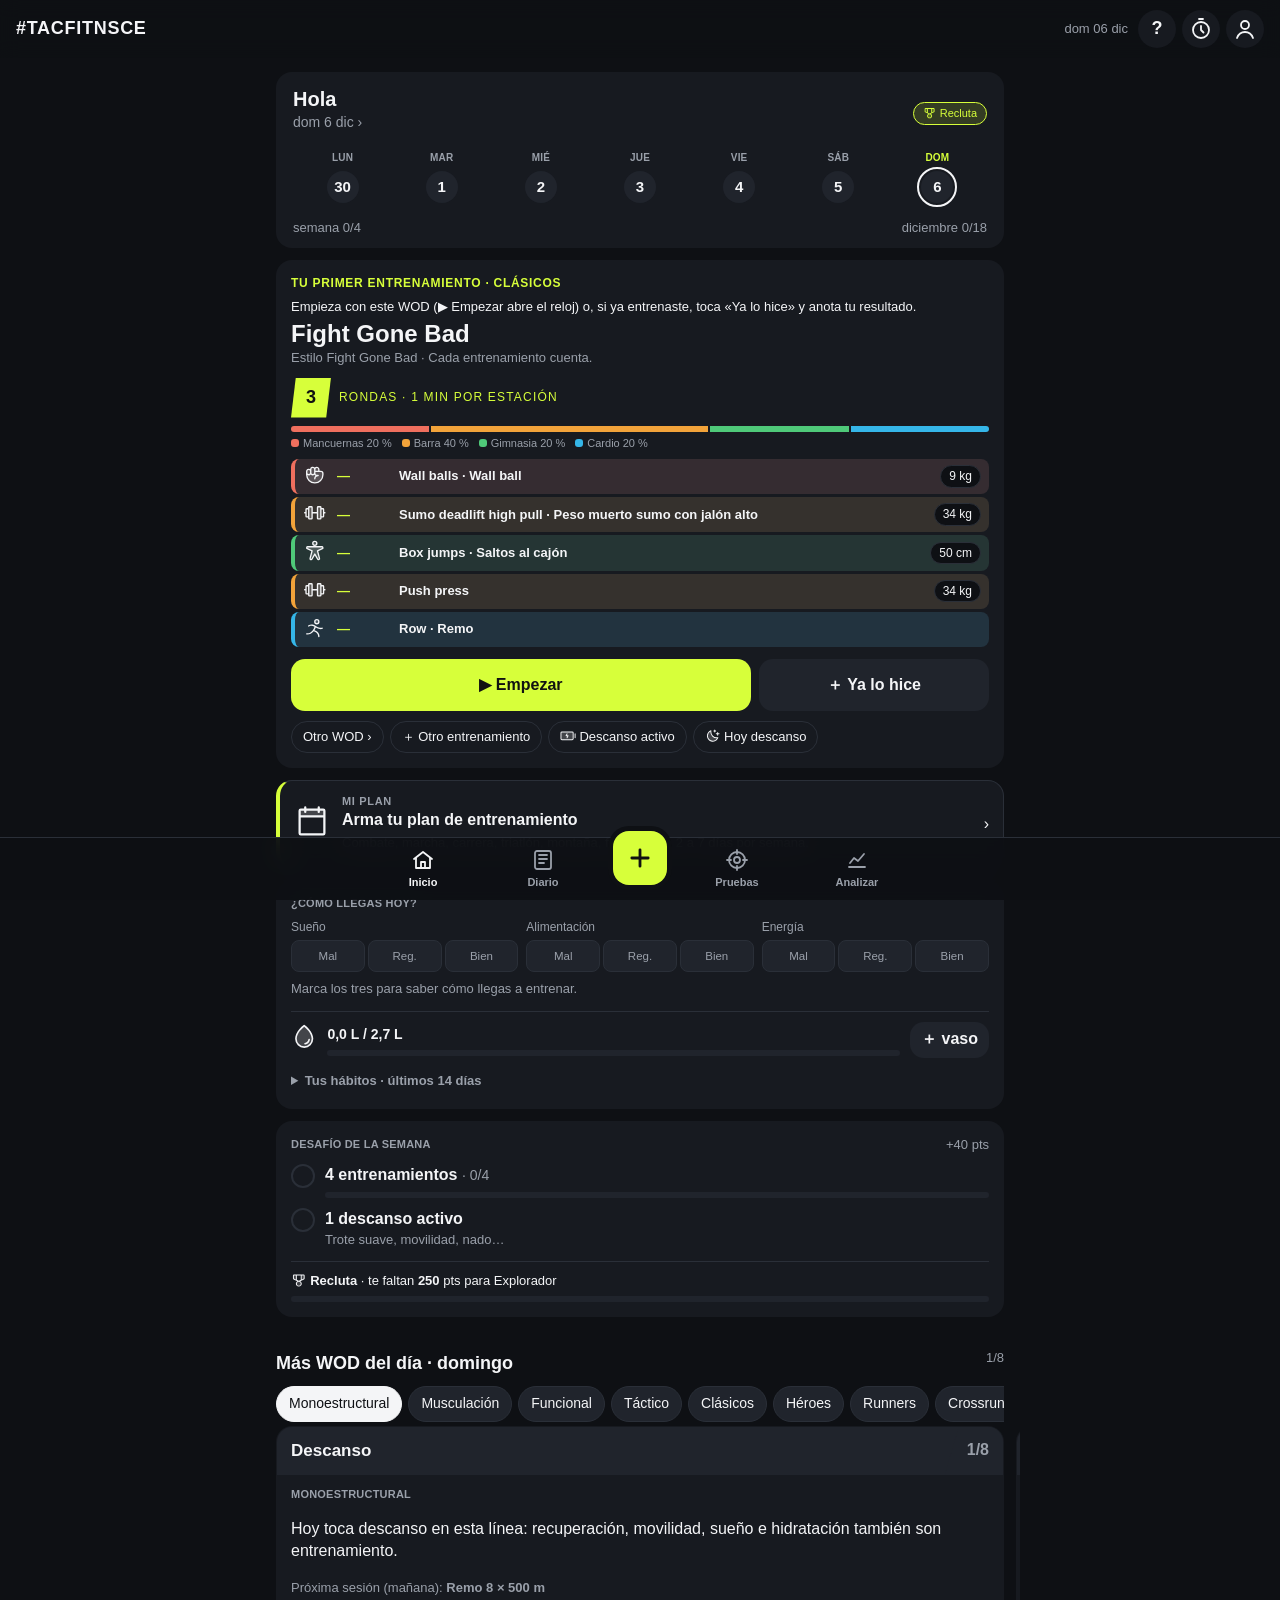
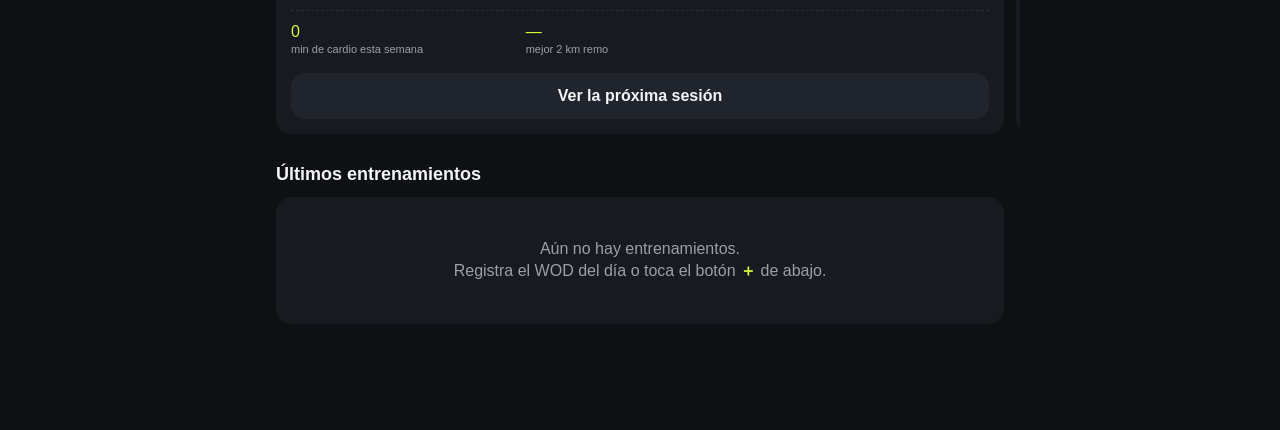
==== commit cafef9e7: "#TACFITNSCE 2026-10-24 14:54" ====
--- a/index.html
+++ b/index.html
@@ -13,12 +13,13 @@
 <link rel="manifest" href="manifest.webmanifest">
 <link rel="icon" href="iconos/icono.svg" type="image/svg+xml">
 <link rel="apple-touch-icon" href="iconos/icono-180.png">
-<link rel="stylesheet" href="estilos.css?v=103">
+<link rel="stylesheet" href="estilos.css?v=123">
 </head>
 <body>
 <header class="barra-sup">
   <div class="marca" id="marca"></div>
   <div class="sub" id="subtitulo"></div>
+  <button class="btn-perfil btn-ayuda" id="bAyuda" aria-label="Ayuda de esta pantalla">?</button>
   <button class="btn-perfil" id="bReloj" data-v="reloj" aria-label="Reloj de entrenamiento"><svg class="ico" viewBox="0 0 24 24"><circle cx="12" cy="13" r="8"/><path d="M12 9v4l2.5 2.5M10 2h4"/></svg></button>
   <button class="btn-perfil" id="bPerfil" data-v="perfil" aria-label="Perfil y ajustes"><svg class="ico" viewBox="0 0 24 24"><circle cx="12" cy="8" r="4"/><path d="M4 21c1.5-4 4.5-6 8-6s6.5 2 8 6"/></svg></button>
 </header>
@@ -29,37 +30,46 @@
   <button data-v="hoy"><svg class="ico" viewBox="0 0 24 24"><path d="M3 11l9-7 9 7"/><path d="M5 10v10h14V10"/><path d="M10 20v-6h4v6"/></svg>Inicio</button>
   <button data-v="diario"><svg class="ico" viewBox="0 0 24 24"><rect x="4" y="3" width="16" height="18" rx="2"/><path d="M8 7h8M8 11h8M8 15h5"/></svg>Diario</button>
   <button class="mas" data-v="nuevo" aria-label="Registrar entrenamiento"><svg class="ico" viewBox="0 0 24 24"><path d="M12 5v14M5 12h14"/></svg></button>
-  <button data-v="psf"><svg class="ico" viewBox="0 0 24 24"><circle cx="12" cy="12" r="8"/><circle cx="12" cy="12" r="3"/><path d="M12 2v4M12 18v4M2 12h4M18 12h4"/></svg>PSF</button>
+  <button data-v="psf"><svg class="ico" viewBox="0 0 24 24"><circle cx="12" cy="12" r="8"/><circle cx="12" cy="12" r="3"/><path d="M12 2v4M12 18v4M2 12h4M18 12h4"/></svg>Pruebas</button>
   <button data-v="progreso"><svg class="ico" viewBox="0 0 24 24"><path d="M4 19h16"/><path d="M5 15l4-5 4 3 6-7"/></svg>Analizar</button>
 </nav>
 
 <div id="aviso" class="aviso" hidden></div>
 <dialog id="dialogo"></dialog>
 
-<script src="iconos.js?v=103"></script>
-<script src="psf.js?v=103"></script>
-<script src="movimientos.js?v=103"></script>
-<script src="registro.js?v=103"></script>
-<script src="tramos.js?v=103"></script>
-<script src="esfuerzo.js?v=103"></script>
-<script src="gps.js?v=103"></script>
-<script src="protocolos.js?v=103"></script>
-<script src="programa.js?v=103"></script>
-<script src="diario.js?v=103"></script>
-<script src="perfil.js?v=103"></script>
-<script src="estado.js?v=103"></script>
-<script src="recompensas.js?v=103"></script>
-<script src="energia.js?v=103"></script>
-<script src="analizar.js?v=103"></script>
-<script src="descanso.js?v=103"></script>
-<script src="plan.js?v=103"></script>
-<script src="agenda.js?v=103"></script>
-<script src="social.js?v=103"></script>
-<script src="compartir.js?v=103"></script>
-<script src="discos.js?v=103"></script>
-<script src="unidad.js?v=103"></script>
-<script src="nube-config.js?v=103"></script>
-<script src="nube.js?v=103"></script>
-<script src="app.js?v=103"></script>
+<script src="iconos.js?v=123"></script>
+<script src="psf.js?v=123"></script>
+<script src="movimientos.js?v=123"></script>
+<script src="registro.js?v=123"></script>
+<script src="escalar.js?v=123"></script>
+<script src="tramos.js?v=123"></script>
+<script src="esfuerzo.js?v=123"></script>
+<script src="gps.js?v=123"></script>
+<script src="protocolos.js?v=123"></script>
+<script src="programa.js?v=123"></script>
+<script src="diario.js?v=123"></script>
+<script src="perfil.js?v=123"></script>
+<script src="inbody.js?v=123"></script>
+<script src="estado.js?v=123"></script>
+<script src="recompensas.js?v=123"></script>
+<script src="desafio.js?v=123"></script>
+<script src="energia.js?v=123"></script>
+<script src="analizar.js?v=123"></script>
+<script src="descanso.js?v=123"></script>
+<script src="plan.js?v=123"></script>
+<script src="agenda.js?v=123"></script>
+<script src="social.js?v=123"></script>
+<script src="proteger.js?v=123"></script>
+<script src="bienvenida.js?v=123"></script>
+<script src="pruebas.js?v=123"></script>
+<script src="repetir.js?v=123"></script>
+<script src="compartir.js?v=123"></script>
+<script src="discos.js?v=123"></script>
+<script src="afiches.js?v=123"></script>
+<script src="importar.js?v=123"></script>
+<script src="unidad.js?v=123"></script>
+<script src="nube-config.js?v=123"></script>
+<script src="nube.js?v=123"></script>
+<script src="app.js?v=123"></script>
 </body>
 </html>
--- a/estilos.css
+++ b/estilos.css
@@ -232,9 +232,9 @@
 .seg3 button.activa.n0{ background:var(--na); border-color:var(--na); color:#fff; }
 .seg3 button.activa.n1{ background:#e0b63c; border-color:#e0b63c; color:#2a2000; }
 .seg3 button.activa.n2{ background:var(--acento); border-color:var(--acento); color:var(--acento-txt); }
-.carrusel{ display:flex; overflow-x:auto; scroll-snap-type:x mandatory; gap:12px; margin:0 -16px 12px; padding:2px 16px 6px; scrollbar-width:none; }
+.carrusel{ display:flex; overflow-x:auto; overflow-y:hidden; overscroll-behavior-x:contain; scroll-snap-type:x mandatory; gap:12px; margin:0 -16px 12px; padding:2px 16px 6px; scrollbar-width:none; }
 .carrusel::-webkit-scrollbar{ display:none; }
-.wod-card{ flex:0 0 100%; scroll-snap-align:center; background:var(--panel); border:1px solid var(--borde); border-radius:var(--radio); overflow:hidden; display:flex; flex-direction:column; }
+.wod-card{ flex:0 0 100%; scroll-snap-align:center; scroll-snap-stop:always; background:var(--panel); border:1px solid var(--borde); border-radius:var(--radio); overflow:hidden; display:flex; flex-direction:column; }
 .wod-cab{ display:flex; align-items:stretch; background:var(--panel2); }
 .wod-tit{ flex:1; padding:12px 14px; font-family:var(--mono); font-weight:700; font-size:15px; text-transform:uppercase; letter-spacing:.04em; white-space:nowrap; overflow:hidden; text-overflow:ellipsis; }
 .wod-tag{ background:var(--acento); color:var(--acento-txt); font-weight:700; padding:12px 14px 12px 22px; clip-path:polygon(14px 0, 100% 0, 100% 100%, 0 100%); }
@@ -260,6 +260,8 @@
 .aviso-resp{ border-color:#e0b63c; font-size:14px; }
 .aviso-resp a{ color:var(--acento); }
 .fotos-reg{ display:flex; gap:8px; flex-wrap:wrap; }
+.foto-r{ position:relative; display:block; }
+.foto-x{ position:absolute; top:-6px; right:-6px; width:26px; height:26px; border-radius:50%; border:2px solid var(--fondo); background:var(--rojo, #e5484d); color:#fff; font-size:13px; line-height:1; padding:0; cursor:pointer; display:flex; align-items:center; justify-content:center; }
 .fotos-reg img, .foto-mas{ width:76px; height:76px; border-radius:8px; object-fit:cover; }
 .foto-mas{ border:1px dashed var(--acento); background:var(--panel2); color:var(--acento); display:flex; flex-direction:column; align-items:center; justify-content:center; gap:2px; font-size:20px; cursor:pointer; }
 .foto-mas span{ font-size:11px; font-family:var(--mono); }
@@ -378,6 +380,7 @@
 .ld-nombre{ font-weight:700; font-size:17px; }
 .ld-pr{ font-size:13px; font-weight:700; color:#e0b63c; }
 .ld-item .chev{ color:var(--acento); font-size:20px; }
+.tp-forma-msg{ margin:10px 0 6px; padding:8px 10px; border-left:3px solid; border-radius:6px; background:var(--panel2); font-size:14px; line-height:1.4; }
 .ld-res{ font-size:32px; font-weight:700; color:var(--acento); line-height:1.1; margin-top:4px; }
 .ld-res small{ font-size:15px; color:var(--texto); font-weight:500; }
 .ld-chips{ display:flex; flex-wrap:wrap; gap:6px; margin-top:8px; }
@@ -386,7 +389,7 @@
 .ld-pie b{ color:var(--acento); }
 
 /* Estado del día */
-.carrusel.estado-dia .estado-card{ flex:0 0 100%; scroll-snap-align:center; position:relative; border:1px solid var(--borde); border-radius:4px; padding:14px 16px;
+.carrusel.estado-dia .estado-card{ flex:0 0 100%; scroll-snap-align:center; scroll-snap-stop:always; position:relative; border:1px solid var(--borde); border-radius:4px; padding:14px 16px;
   background:linear-gradient(var(--panel), var(--panel)) padding-box;
   background-image:linear-gradient(color-mix(in srgb, var(--texto) 4%, transparent) 1px, transparent 1px), linear-gradient(90deg, color-mix(in srgb, var(--texto) 4%, transparent) 1px, transparent 1px);
   background-size:22px 22px; background-color:var(--panel); }
@@ -755,6 +758,8 @@
 .dc-ops button span{ grid-row:1 / 3; font-size:22px; } .dc-ops button b{ font-size:13px; line-height:1.2; } .dc-ops button small{ font-size:11px; color:var(--suave); }
 .descanso-card .link{ background:none; border:0; color:var(--suave); text-decoration:underline; padding:4px 0; cursor:pointer; font:inherit; font-size:13px; }
 .ld-btns{ display:grid; grid-template-columns:1fr auto; gap:8px; }
+.ld-btns .ld-desc{ grid-column:1 / -1; }
+.logro-dia.dia-desc .ld-btns{ grid-template-columns:1fr 1fr; }
 .marca-g.g-desc, .inf-barra .g-desc, .inf-leyenda i.g-desc{ background:#5fc9b5; }
 .afiche.g-desc{ --gc:#5fc9b5; }
 
@@ -957,7 +962,8 @@
 .ag-items{ display:flex; flex-direction:column; gap:5px; min-width:0; }
 .ag-it{ display:grid; grid-template-columns:auto minmax(0, 1fr) auto; gap:6px; align-items:center; text-align:left; padding:7px 9px; border-radius:9px; cursor:pointer; font:inherit; color:var(--texto);
   background:color-mix(in srgb, var(--gc, var(--acento)) 12%, var(--panel2)); border:1px solid transparent; border-left:4px solid var(--gc, var(--acento)); }
-.ag-it b{ font-size:14px; overflow-wrap:anywhere; } .ag-it small{ font-size:12px; color:var(--suave); }
+.ag-it{ grid-template-columns:auto minmax(0, 1fr); } .ag-it small{ grid-column:2; }   /* el resultado bajo el nombre: uno largo dejaba el nombre en una letra por línea */
+.ag-it b{ font-size:14px; overflow-wrap:break-word; } .ag-it small{ font-size:12px; color:var(--suave); }
 .ag-it.hecho small{ color:var(--acento); }
 .ag-it.plan{ background:transparent; border:1px dashed var(--gc, var(--acento)); border-left:4px solid var(--gc, var(--acento)); }
 .ag-it.plan.atrasado small{ color:var(--na); }
@@ -1224,3 +1230,184 @@
 .pa-fila{ display:grid; grid-template-columns:minmax(0, 1fr) 80px 34px; gap:8px; align-items:center; padding:7px 0; border-bottom:1px solid var(--borde); }
 .pa-fila span{ display:flex; flex-direction:column; min-width:0; } .pa-fila b{ font-size:14px; } .pa-fila small{ font-size:12px; color:var(--suave); }
 .pa-fila input{ text-align:center; padding:9px 6px; } .pa-fila em{ font-style:normal; font-size:12px; color:var(--suave); }
+
+/* Series de un levantamiento: fichas pequeñas (la mejor resaltada) */
+.series-res{ display:flex; flex-wrap:wrap; gap:6px; margin:8px 0 2px; align-items:center; }
+.series-res span{ display:inline-flex; align-items:baseline; gap:5px; padding:4px 10px; border-radius:999px; border:1px solid var(--borde); background:var(--fondo); font-size:14px; font-weight:600; font-variant-numeric:tabular-nums; }
+.series-res span small{ font-size:10px; color:var(--suave, #8a8f98); font-weight:500; }
+.series-res span.mejor{ background:var(--acento); color:var(--sobre-acento, #111); }
+.series-res span.mejor small{ color:inherit; opacity:.7; }
+.series-res em{ font-style:normal; font-size:12px; color:var(--suave, #8a8f98); }
+
+/* Registros sin terminar (borradores) */
+.tarjeta.borradores{ border-left:3px solid var(--acento); }
+.borr-item{ display:flex; flex-direction:column; gap:8px; padding:10px 0; border-top:1px solid var(--borde); }
+.borr-item:first-of-type{ border-top:0; }
+.borr-item b{ display:block; }
+.borr-item small{ display:block; margin-top:2px; }
+.borr-item .ph-btns{ display:grid; grid-template-columns:1fr 1fr; gap:8px; }
+
+/* Proteger los datos: aviso de navegador de app e instalar (proteger.js) */
+.tarjeta.proteger{ border-left:3px solid var(--acento); }
+.tarjeta.proteger p{ margin:6px 0 10px; font-size:14px; line-height:1.45; }
+.tarjeta.proteger.peligro-borde{ border-left-color:var(--na); }
+
+/* ---------- Inicio simple (22-oct-2026) ---------- */
+.portada-c{ padding:14px 16px 10px; }
+.portada-c .saludo{ font-size:20px; font-weight:800; line-height:1.2; }
+.fecha-chica{ background:none; border:0; padding:2px 0; color:var(--suave); font-size:14px; cursor:pointer; }
+.portada-c .dias7{ margin-top:10px; }
+.portada-c .meta-linea{ margin-top:8px; }
+.foco-hoy{ border:1.5px solid var(--acento); }
+.fh-et{ font-size:12px; letter-spacing:.06em; text-transform:uppercase; color:var(--acento); font-weight:700; }
+.fh-tit{ font-size:24px; font-weight:800; line-height:1.15; margin:4px 0 2px; }
+.foco-hoy .wodv{ margin:10px 0 4px; }
+.fh-btns{ display:grid; grid-template-columns:2fr 1fr; gap:8px; margin-top:12px; }
+.fh-btns .btn{ padding:14px 8px; font-size:16px; margin:0; }
+.fh-btns .btn:only-child{ grid-column:1 / -1; }
+.fh-mas{ display:flex; flex-wrap:wrap; gap:6px; margin-top:10px; }
+.fh-mas button{ border:1px solid var(--borde); background:transparent; color:var(--texto); border-radius:999px; padding:6px 11px; font-size:13px; cursor:pointer; }
+.ch-compacto .ch3{ display:grid; grid-template-columns:repeat(3, minmax(0, 1fr)); gap:8px; margin-top:8px; }
+.ch-col > span{ display:block; font-size:12px; color:var(--suave); margin-bottom:4px; }
+.ch-col .seg3{ display:grid; grid-template-columns:repeat(3, minmax(0, 1fr)); gap:3px; }
+.ch-col .seg3 button{ padding:7px 0; font-size:11.5px; min-width:0; }
+.ch-habitos{ margin-top:10px; }
+.ch-habitos summary{ cursor:pointer; color:var(--suave); font-size:13px; }
+.desafio .ds-fila{ display:flex; gap:10px; align-items:flex-start; margin-top:10px; }
+.ds-ok{ flex:0 0 24px; height:24px; border-radius:50%; border:2px solid var(--borde); display:flex; align-items:center; justify-content:center; font-size:14px; font-weight:800; }
+.ds-ok.si{ background:var(--acento); border-color:var(--acento); color:var(--acento-txt); }
+.desafio .ds-fila > div{ flex:1; min-width:0; }
+.ds-barra{ display:block; height:6px; background:var(--panel2); border-radius:4px; margin-top:6px; overflow:hidden; }
+.ds-barra > span{ display:block; height:100%; background:var(--acento); border-radius:4px; }
+.ds-rango{ display:block; width:100%; text-align:left; margin-top:12px; padding:10px 0 0; border:0; border-top:1px solid var(--borde); background:none; color:var(--texto); font-size:13px; cursor:pointer; }
+.desafio.cumplido{ border:1.5px solid var(--mb); }
+/* Registrar más rápido */
+.reg-rapido{ display:grid; gap:8px; margin:4px 0 6px; }
+.op-rap small{ display:block; font-size:11.5px; color:var(--suave); text-transform:uppercase; letter-spacing:.05em; }
+.op-rap.op-hoy{ border:1.5px solid var(--acento); }
+.reg-favs, .reg-listas{ padding-top:0; }
+.opciones.dos{ grid-template-columns:repeat(2, minmax(0, 1fr)); }
+.r-res{ cursor:pointer; }
+
+/* Bienvenida y ayuda (bienvenida.js) */
+.btn-ayuda{ font-weight:800; font-size:18px; }
+.bv h2{ margin:6px 0 6px; }
+.bv-hola{ font-size:38px; color:var(--acento); }
+.bv-puntos{ display:flex; gap:6px; margin-bottom:10px; }
+.bv-puntos i{ flex:1; height:4px; border-radius:3px; background:var(--panel2); }
+.bv-puntos i.on{ background:var(--acento); }
+.bv-ops{ grid-template-columns:minmax(0, 1fr); gap:8px; margin:10px 0; }
+.bv-ops .opcion.activa{ border:1.5px solid var(--acento); }
+.bv-dias button{ min-width:44px; }
+.bv-lista{ padding-left:20px; line-height:1.5; }
+.bv-lista li{ margin-bottom:8px; }
+.ayuda-ej{ background:var(--panel2); border-left:3px solid var(--acento); padding:10px 12px; border-radius:8px; font-size:14px; margin:6px 0 4px; }
+.fh-guia{ margin:6px 0 0; color:var(--texto); }
+
+/* Celebración al guardar (desafio.js) */
+.dlg-cel{ overflow:hidden; }
+.cel{ position:relative; text-align:center; padding-top:6px; }
+.confeti{ position:absolute; inset:-20px -20px auto; height:340px; pointer-events:none; overflow:hidden; }
+.confeti i{ position:absolute; top:-12px; width:8px; height:13px; border-radius:2px; opacity:.9; animation:caer linear forwards; }
+@keyframes caer{ to{ transform:translateY(360px) rotate(540deg); opacity:0; } }
+.cel-sello{ width:72px; height:72px; margin:4px auto 6px; border-radius:50%; background:var(--acento); color:var(--acento-txt); font-size:36px; font-weight:900;
+  display:flex; align-items:center; justify-content:center; animation:sello .5s cubic-bezier(.2,1.6,.4,1) both; }
+@keyframes sello{ from{ transform:scale(.2); opacity:0; } }
+.cel h2{ margin:4px 0 2px; font-size:26px; }
+.cel-tit{ color:var(--suave); }
+.cel-res{ font-size:30px; font-weight:900; color:var(--acento); margin:4px 0; }
+.cel-rec{ color:#e0b63c; font-weight:700; margin:4px 0; }
+.cel-pts{ display:inline-block; margin:8px 0 6px; padding:5px 14px; border-radius:999px; background:var(--panel2); font-weight:800; font-size:18px; }
+.cel-fila{ text-align:left; font-size:14px; padding:9px 0; border-top:1px solid var(--borde); }
+.cel-anim{ width:var(--a); animation:llenar 1.2s .3s ease-out both; }
+@keyframes llenar{ from{ width:var(--de); } }
+@media (prefers-reduced-motion:reduce){ .confeti{ display:none; } .cel-sello, .cel-anim{ animation:none; } }
+
+/* Perfil ordenado y Ajustes (etapa 4) */
+.pf-sec{ background:var(--panel); border-radius:var(--radio); margin:10px 0; }
+.pf-sec > summary{ list-style:none; display:flex; align-items:center; gap:10px; padding:14px 16px; cursor:pointer; }
+.pf-sec > summary::-webkit-details-marker{ display:none; }
+.pf-sec > summary::after{ content:'›'; margin-left:auto; color:var(--suave); font-size:20px; transition:transform .2s; }
+.pf-sec[open] > summary::after{ transform:rotate(90deg); }
+.pf-st{ font-weight:700; white-space:nowrap; }
+.pf-res{ overflow:hidden; text-overflow:ellipsis; white-space:nowrap; min-width:0; flex:1; text-align:right; }
+.pf-cuerpo{ padding:0 4px 4px; }
+.pf-cuerpo > h3:first-child{ display:none; }
+.pf-cuerpo > .tarjeta{ margin-top:0; }
+.pf-aj-btn{ display:grid; grid-template-columns:1fr auto; gap:2px 10px; width:100%; text-align:left; margin:16px 0 8px; padding:16px; border-radius:var(--radio);
+  border:1.5px solid var(--acento); background:var(--panel); color:var(--texto); cursor:pointer; }
+.pf-aj-btn span:first-child{ font-weight:800; font-size:17px; }
+.pf-aj-btn small{ grid-column:1; color:var(--suave); font-size:13px; }
+.pf-aj-btn .chev{ grid-row:1 / span 2; grid-column:2; align-self:center; font-size:22px; color:var(--acento); }
+.pf-aj-cab{ display:flex; align-items:center; gap:10px; margin:6px 0 4px; }
+.pf-aj-cab h2{ margin:0; }
+
+/* InBody (inbody.js) */
+.ib-vista img{ max-width:100%; max-height:180px; border-radius:8px; margin-top:8px; }
+.ib-mas{ margin:8px 0; } .ib-mas summary{ cursor:pointer; color:var(--acento); font-size:14px; padding:6px 0; }
+.ib-punt{ font-size:26px; font-weight:900; color:var(--acento); } .ib-punt small{ font-size:13px; color:var(--suave); }
+.ib-seg{ display:grid; grid-template-columns:repeat(5, minmax(0, 1fr)); gap:4px; margin:10px 0 4px; text-align:center; }
+.ib-seg div{ background:var(--panel2); border-radius:8px; padding:6px 2px; } .ib-seg b{ display:block; font-size:15px; } .ib-seg span{ font-size:10.5px; color:var(--suave); }
+.tile .v small{ font-size:11px; }
+.ib-img{ width:100%; border-radius:8px; }
+
+.ib-vista img{ cursor:zoom-in; } .ib-vista img.grande{ max-height:none; width:100%; cursor:zoom-out; }
+.ib-leer{ font-size:13px; margin:8px 0; padding:8px 10px; border-radius:8px; background:var(--panel2); }
+input.ib-auto{ border-color:var(--mb) !important; box-shadow:0 0 0 1px var(--mb) inset; }
+input.ib-duda{ border-color:var(--na) !important; box-shadow:0 0 0 1px var(--na) inset; }
+
+/* Recomposición, complemento unilateral y plan (inbody.js) */
+.ib-graf{ width:100%; height:auto; margin-top:8px; }
+.ib-evo{ font-size:14px; margin:6px 0; }
+.ib-meta{ border-top:1px solid var(--borde); margin-top:10px; padding-top:10px; }
+.ib-meta p{ font-size:14px; line-height:1.45; margin:8px 0; }
+.ib-metas button{ padding:5px 10px; font-size:13px; }
+.ib-uni{ margin:8px 0 2px; padding:8px 10px; border-radius:8px; background:var(--panel2); border-left:3px solid #e0b63c; font-size:13.5px; line-height:1.4; }
+.ib-nota{ color:#e0b63c; margin:4px 0; }
+.ib-plan ul{ margin:8px 0 6px; padding-left:18px; font-size:14px; line-height:1.45; } .ib-plan li{ margin-bottom:4px; }
+
+/* Escalamiento (escalar.js) */
+.ver-wod{ margin:6px 0 10px; display:flex; flex-direction:column; gap:6px; }
+.vw-meta{ font-size:14px; }
+.vw-linea{ margin:4px 0 2px; color:var(--suave); } .vw-linea b{ color:var(--acento); }
+.cel-niv{ font-size:14px; color:var(--suave); margin:2px 0 4px; }
+
+/* Buscador «¿Qué hiciste?» con tarjetas */
+.r-lista{ list-style:none; padding:0; margin:8px 0; display:flex; flex-direction:column; gap:8px; }
+.r-res{ display:grid; grid-template-columns:36px minmax(0, 1fr) auto; gap:10px; align-items:center; padding:10px 12px; border-radius:12px; background:var(--panel2);
+  border-left:4px solid var(--gc, var(--acento)); cursor:pointer; }
+.r-res.g-mono{ --gc:var(--g-mono); } .r-res.g-gim{ --gc:var(--g-gim); } .r-res.g-core{ --gc:var(--g-core); } .r-res.g-barra{ --gc:var(--g-barra); } .r-res.g-mc{ --gc:var(--g-mc); } .r-res.g-mil{ --gc:var(--g-mil); } .r-res.g-desc{ --gc:#5fc9b5; }
+.rr-ic{ width:36px; height:36px; border-radius:10px; background:color-mix(in srgb, var(--gc, var(--acento)) 22%, transparent); display:flex; align-items:center; justify-content:center; font-size:18px; }
+.rr-t{ display:flex; align-items:baseline; gap:8px; flex-wrap:wrap; } .rr-t b{ font-size:16px; }
+.rr-t mark{ background:color-mix(in srgb, var(--acento) 35%, transparent); color:inherit; border-radius:3px; padding:0 1px; }
+.rr-tipo{ font-size:11px; color:var(--suave); border:1px solid var(--borde); border-radius:999px; padding:1px 8px; } .rr-tipo.hecho{ color:var(--acento); border-color:var(--acento); }
+.rr-d{ font-size:12.5px; color:var(--suave); margin-top:3px; line-height:1.35; }
+.rr-x{ display:flex; flex-wrap:wrap; gap:4px 12px; font-size:12.5px; margin-top:4px; } .rr-x b{ color:var(--acento); }
+
+/* Pestaña Pruebas (pruebas.js) */
+.pr-cab h2{ margin-bottom:6px; }
+.edad-fis .ef-num{ display:flex; align-items:baseline; gap:10px; margin:6px 0 2px; }
+.edad-fis .ef-num b{ font-size:44px; font-weight:900; color:var(--acento); line-height:1; } .edad-fis .ef-num b small{ font-size:13px; margin-left:4px; color:var(--suave); font-weight:500; }
+.edad-fis .ef-num span{ color:var(--suave); }
+.pr-bat{ padding-top:2px; }
+.chip-niv{ display:inline-block; white-space:nowrap; flex-shrink:0; font-size:12px; font-weight:700; padding:2px 9px; border-radius:999px; color:#111; background:var(--nc, var(--acento)); margin-left:6px; }
+.tc-ult{ margin:8px 0 4px; } .tc-ult b{ font-size:22px; color:var(--acento); }
+.tc-como{ margin:6px 0; } .tc-como summary{ cursor:pointer; color:var(--acento); font-size:14px; } .tc-como ol{ padding-left:18px; font-size:14px; line-height:1.45; }
+.tc-in{ margin-top:6px; }
+
+/* Afiches del mes (afiches.js) */
+.af-mes{ margin:4px 0 10px; } .af-mes b{ font-size:18px; text-transform:capitalize; }
+.af-ops{ grid-template-columns:minmax(0, 1fr); gap:8px; }
+.af-ops .opcion.activa{ border:1.5px solid var(--acento); }
+/* Importar de Garmin o Strava */
+.op-importar{ width:100%; margin-top:12px; border-style:dashed; }
+.im-lista{ max-height:50vh; overflow:auto; }
+.im-lista .check span{ line-height:1.35; }
+/* Recordatorio para repetir las pruebas */
+.repetir{ border:1.5px solid color-mix(in srgb, var(--acento) 45%, transparent); }
+.rep-fila{ display:flex; justify-content:space-between; align-items:center; gap:10px; padding:10px 0; border-bottom:1px solid var(--borde); }
+.rep-fila .btn{ flex:none; }
+.ahora-txt{ margin:10px 0 4px; } .ahora-txt b{ color:var(--acento); }
+.tc-rep{ margin:2px 0 6px; } .tc-rep .sube{ color:var(--mb); font-weight:700; } .tc-rep .baja{ color:var(--na); font-weight:700; } .tc-rep .toca{ color:var(--acento); font-weight:700; }
+.pr-rep{ display:flex; align-items:center; gap:6px; flex-wrap:wrap; color:var(--suave); margin:4px 0 8px; } .pr-rep select{ width:auto; padding:4px 8px; }
+.test-card.destacar{ outline:2px solid var(--acento); }
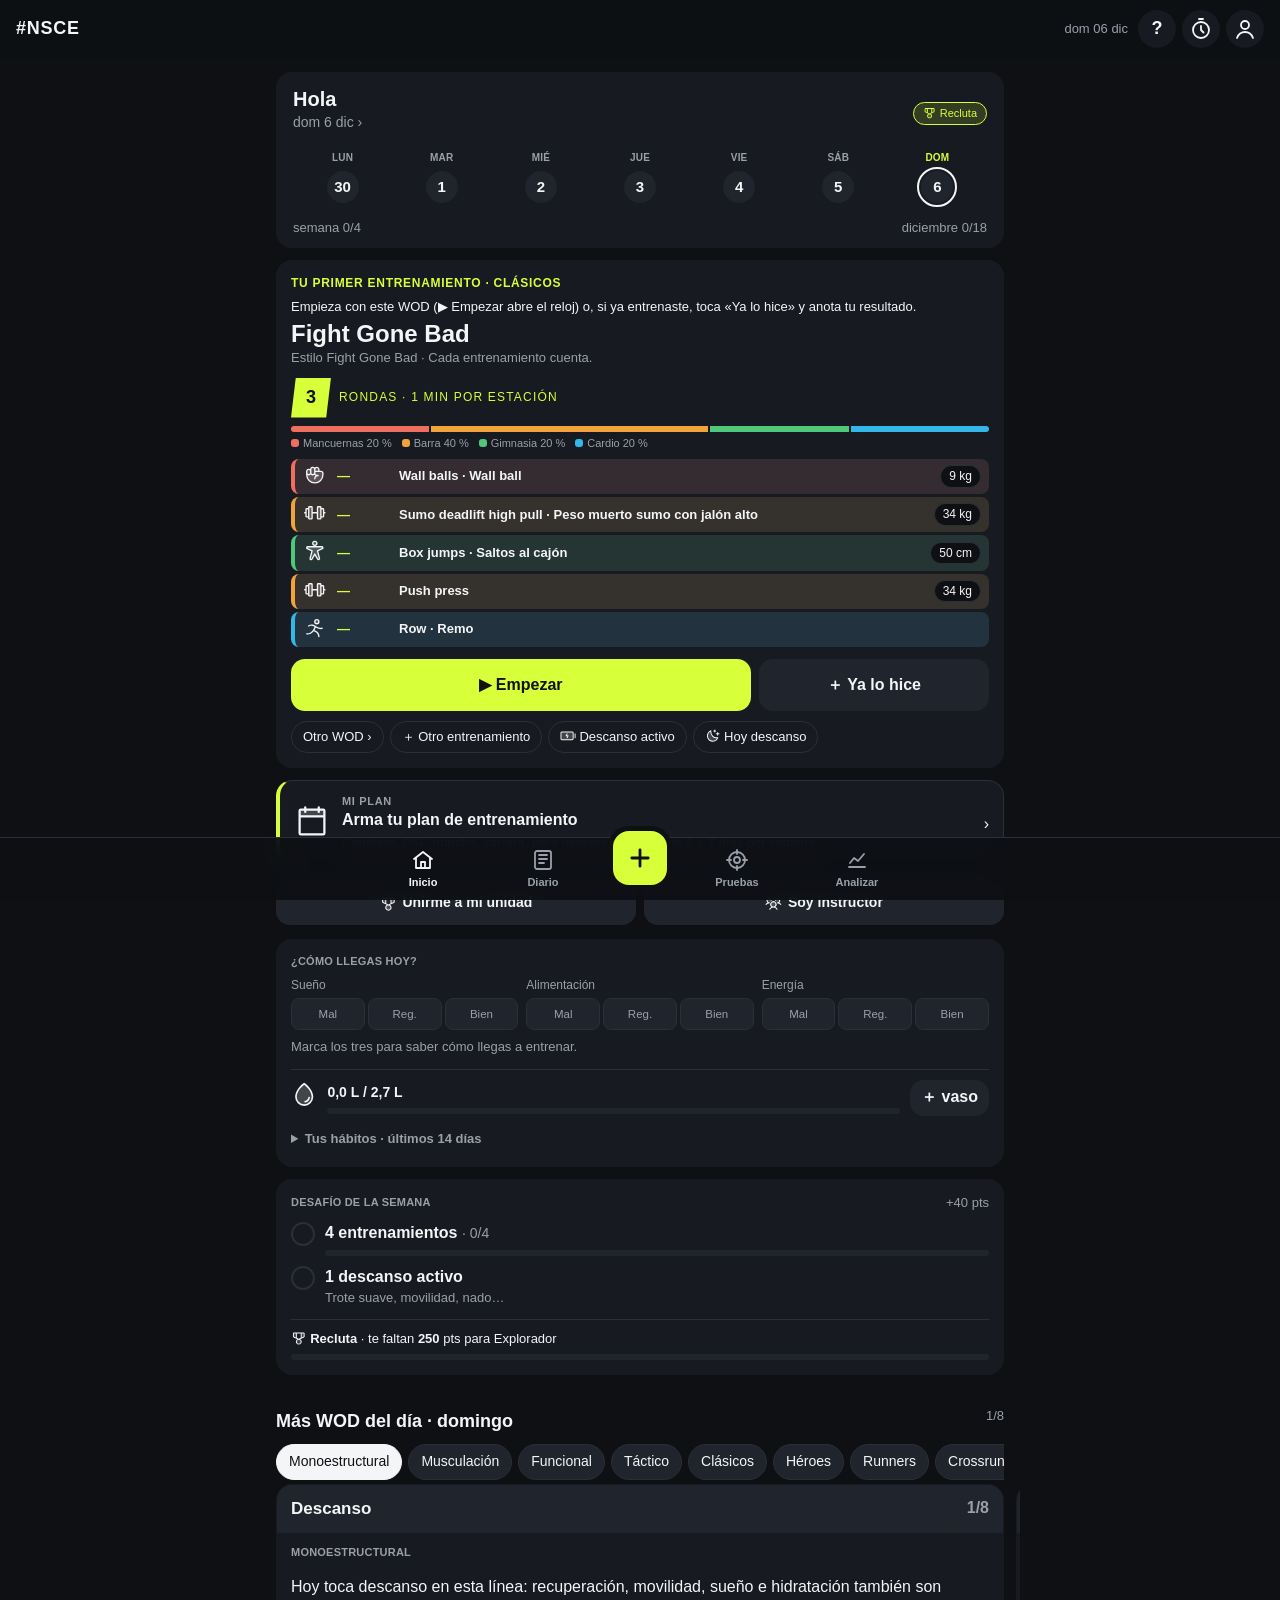
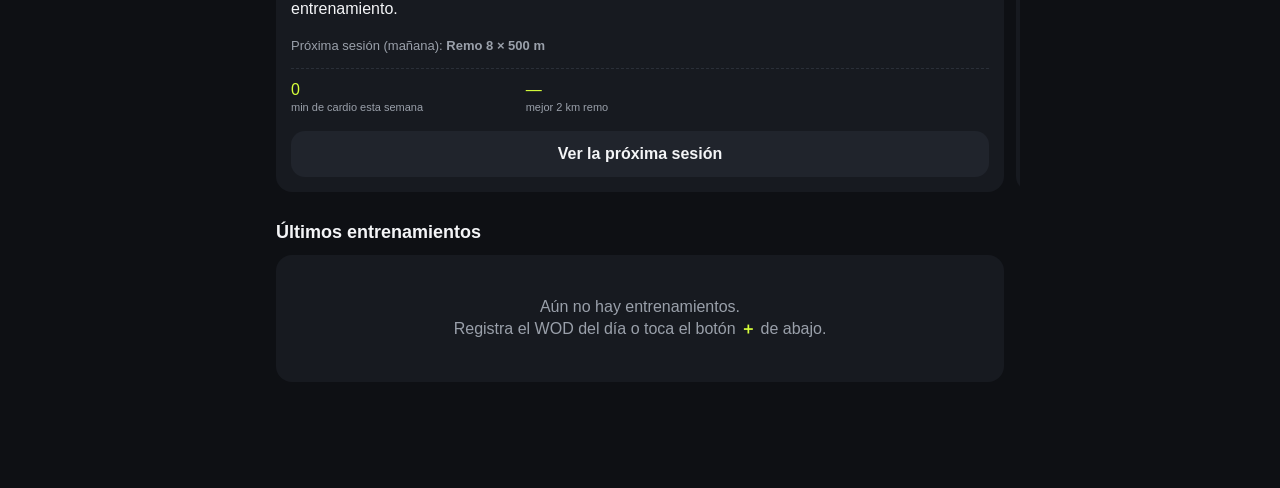
==== commit 3a64ae45: "#TACFITNSCE 2026-10-31 12:15" ====
--- a/index.html
+++ b/index.html
@@ -3,17 +3,17 @@
 <head>
 <meta charset="utf-8">
 <meta name="viewport" content="width=device-width, initial-scale=1, viewport-fit=cover">
-<title>#TACFITNSCE</title>
+<title>#NSCE</title>
 <meta name="description" content="Seguimiento de entrenamiento físico y Pruebas de Suficiencia Física">
 <meta name="theme-color" content="#0e1014">
 <meta name="apple-mobile-web-app-capable" content="yes">
 <meta name="mobile-web-app-capable" content="yes">
 <meta name="apple-mobile-web-app-status-bar-style" content="black-translucent">
-<meta name="apple-mobile-web-app-title" content="TACFIT">
+<meta name="apple-mobile-web-app-title" content="NSCE">
 <link rel="manifest" href="manifest.webmanifest">
 <link rel="icon" href="iconos/icono.svg" type="image/svg+xml">
 <link rel="apple-touch-icon" href="iconos/icono-180.png">
-<link rel="stylesheet" href="estilos.css?v=123">
+<link rel="stylesheet" href="estilos.css?v=153">
 </head>
 <body>
 <header class="barra-sup">
@@ -37,39 +37,46 @@
 <div id="aviso" class="aviso" hidden></div>
 <dialog id="dialogo"></dialog>
 
-<script src="iconos.js?v=123"></script>
-<script src="psf.js?v=123"></script>
-<script src="movimientos.js?v=123"></script>
-<script src="registro.js?v=123"></script>
-<script src="escalar.js?v=123"></script>
-<script src="tramos.js?v=123"></script>
-<script src="esfuerzo.js?v=123"></script>
-<script src="gps.js?v=123"></script>
-<script src="protocolos.js?v=123"></script>
-<script src="programa.js?v=123"></script>
-<script src="diario.js?v=123"></script>
-<script src="perfil.js?v=123"></script>
-<script src="inbody.js?v=123"></script>
-<script src="estado.js?v=123"></script>
-<script src="recompensas.js?v=123"></script>
-<script src="desafio.js?v=123"></script>
-<script src="energia.js?v=123"></script>
-<script src="analizar.js?v=123"></script>
-<script src="descanso.js?v=123"></script>
-<script src="plan.js?v=123"></script>
-<script src="agenda.js?v=123"></script>
-<script src="social.js?v=123"></script>
-<script src="proteger.js?v=123"></script>
-<script src="bienvenida.js?v=123"></script>
-<script src="pruebas.js?v=123"></script>
-<script src="repetir.js?v=123"></script>
-<script src="compartir.js?v=123"></script>
-<script src="discos.js?v=123"></script>
-<script src="afiches.js?v=123"></script>
-<script src="importar.js?v=123"></script>
-<script src="unidad.js?v=123"></script>
-<script src="nube-config.js?v=123"></script>
-<script src="nube.js?v=123"></script>
-<script src="app.js?v=123"></script>
+<script src="iconos.js?v=153"></script>
+<script src="psf.js?v=153"></script>
+<script src="movimientos.js?v=153"></script>
+<script src="registro.js?v=153"></script>
+<script src="escalar.js?v=153"></script>
+<script src="tramos.js?v=153"></script>
+<script src="esfuerzo.js?v=153"></script>
+<script src="gps.js?v=153"></script>
+<script src="protocolos.js?v=153"></script>
+<script src="programa.js?v=153"></script>
+<script src="diario.js?v=153"></script>
+<script src="perfil.js?v=153"></script>
+<script src="inbody.js?v=153"></script>
+<script src="estado.js?v=153"></script>
+<script src="recompensas.js?v=153"></script>
+<script src="desafio.js?v=153"></script>
+<script src="energia.js?v=153"></script>
+<script src="analizar.js?v=153"></script>
+<script src="descanso.js?v=153"></script>
+<script src="plan.js?v=153"></script>
+<script src="psfplan.js?v=153"></script>
+<script src="mujer.js?v=153"></script>
+<script src="agenda.js?v=153"></script>
+<script src="social.js?v=153"></script>
+<script src="proteger.js?v=153"></script>
+<script src="bienvenida.js?v=153"></script>
+<script src="pruebas.js?v=153"></script>
+<script src="repetir.js?v=153"></script>
+<script src="compartir.js?v=153"></script>
+<script src="discos.js?v=153"></script>
+<script src="afiches.js?v=153"></script>
+<script src="importar.js?v=153"></script>
+<script src="unidad.js?v=153"></script>
+<script src="box.js?v=153"></script>
+<script src="nube-config.js?v=153"></script>
+<script src="nube.js?v=153"></script>
+<script src="avisos.js?v=153"></script>
+<script src="reloj_datos.js?v=153"></script>
+<script src="plus.js?v=153"></script>
+<script src="logro_hoy.js?v=153"></script>
+<script src="app.js?v=153"></script>
 </body>
 </html>
--- a/estilos.css
+++ b/estilos.css
@@ -255,7 +255,7 @@
 .muro-item .titulo{ display:flex; align-items:center; gap:8px; }
 .muro-foto{ position:relative; margin:-14px -14px 12px; border-radius:var(--radio) var(--radio) 0 0; overflow:hidden; background:var(--panel2); aspect-ratio:4/3; }
 .muro-foto img{ width:100%; height:100%; object-fit:cover; display:block; }
-.muro-sello{ position:absolute; left:10px; bottom:10px; background:rgba(17,20,15,.8); color:#c6e25a; padding:5px 10px; border-radius:6px; font-size:15px; }
+.muro-sello{ position:absolute; left:10px; bottom:10px; background:rgba(17,20,15,.8); color:var(--acento-vivo, #c6e25a); padding:5px 10px; border-radius:6px; font-size:15px; }
 .muro-mas{ position:absolute; right:10px; top:10px; background:rgba(17,20,15,.8); color:#e6ead8; padding:3px 8px; border-radius:6px; font-size:13px; }
 .aviso-resp{ border-color:#e0b63c; font-size:14px; }
 .aviso-resp a{ color:var(--acento); }
@@ -710,15 +710,15 @@
 .af-ic{ position:absolute; top:14px; left:16px; font-size:64px; opacity:.9; }
 .af-tipo{ font:600 12px var(--mono); text-transform:uppercase; letter-spacing:.1em; color:var(--gc); }
 .af-tit{ font-size:24px; font-weight:800; line-height:1.15; }
-.af-res{ font-size:38px; font-weight:800; color:#c6e25a; line-height:1.1; overflow-wrap:anywhere; } .af-res small{ font-size:18px; }
-.af-n{ position:absolute; top:18px; right:16px; font-size:12px; color:#c6e25a; border:1px solid #c6e25a; padding:2px 7px; border-radius:4px; }
+.af-res{ font-size:38px; font-weight:800; color:var(--acento-vivo, #c6e25a); line-height:1.1; overflow-wrap:anywhere; } .af-res small{ font-size:18px; }
+.af-n{ position:absolute; top:18px; right:16px; font-size:12px; color:var(--acento-vivo, #c6e25a); border:1px solid var(--acento-vivo, #c6e25a); padding:2px 7px; border-radius:4px; }
 .afiche.chico{ aspect-ratio:1; padding:8px; gap:1px; } .afiche.chico .af-ic{ font-size:28px; top:6px; left:8px; } .afiche.chico .af-tipo{ display:none; }
 .afiche.chico .af-tit{ font-size:11px; font-weight:600; } .afiche.chico .af-res{ font-size:16px; }
 /* cuadrícula */
 .muro-grid{ display:grid; grid-template-columns:repeat(3, minmax(0, 1fr)); gap:2px; margin:0 -2px 12px; }
 .mg-item{ position:relative; aspect-ratio:1; overflow:hidden; border:0; padding:0; background:var(--panel2); cursor:pointer; text-align:left; }
 .mg-item > img{ width:100%; height:100%; object-fit:cover; display:block; }
-.mg-res{ position:absolute; left:4px; bottom:4px; right:4px; font-size:12px; font-weight:700; color:#c6e25a; text-shadow:0 1px 3px #000; }
+.mg-res{ position:absolute; left:4px; bottom:4px; right:4px; font-size:12px; font-weight:700; color:var(--acento-vivo, #c6e25a); text-shadow:0 1px 3px #000; }
 .mg-pr{ position:absolute; top:4px; right:4px; font-size:14px; } .mg-mas{ position:absolute; top:4px; left:5px; color:#fff; text-shadow:0 1px 3px #000; }
 /* celebraciones */
 .post-cele{ display:flex; align-items:center; gap:12px; margin:0 0 14px; padding:12px 14px; border-radius:14px; cursor:pointer;
@@ -937,7 +937,7 @@
 .a2-tipo{ font:700 12px var(--mono); text-transform:uppercase; letter-spacing:.08em; color:var(--gc); }
 .afiche2 .af-n{ position:static; }
 .a2-tit{ font-size:24px; font-weight:800; line-height:1.15; }
-.a2-res{ font-size:56px; font-weight:800; line-height:1; color:#c6e25a; letter-spacing:-1px; } .a2-res small{ font-size:20px; letter-spacing:0; }
+.a2-res{ font-size:56px; font-weight:800; line-height:1; color:var(--acento-vivo, #c6e25a); letter-spacing:-1px; } .a2-res small{ font-size:20px; letter-spacing:0; }
 .a2-est{ display:grid; grid-template-columns:repeat(auto-fit, minmax(0, 1fr)); gap:8px; }
 .a2-est > div{ display:flex; flex-direction:column; padding:8px 10px; border-radius:10px; background:rgba(255,255,255,.05); border:1px solid rgba(255,255,255,.08); min-width:0; }
 .a2-est small{ font:600 10px var(--mono); text-transform:uppercase; letter-spacing:.06em; color:#8a917a; }
@@ -945,10 +945,10 @@
 .a2-est > div{ overflow:hidden; } .a2-est small{ white-space:nowrap; overflow:hidden; text-overflow:ellipsis; }
 .a2-movs{ list-style:none; margin:0; padding:0; display:flex; flex-direction:column; gap:6px; }
 .a2-movs li{ display:grid; grid-template-columns:72px minmax(0, 1fr) auto; gap:8px; align-items:center; padding:8px 10px; border-radius:10px;
-  background:rgba(255,255,255,.04); border-left:4px solid var(--gc2, #c6e25a); }
+  background:rgba(255,255,255,.04); border-left:4px solid var(--gc2, var(--acento-vivo, #c6e25a)); }
 .a2-movs li.g-mono{ --gc2:var(--g-mono); } .a2-movs li.g-gim{ --gc2:var(--g-gim); } .a2-movs li.g-core{ --gc2:var(--g-core); }
 .a2-movs li.g-barra{ --gc2:var(--g-barra); } .a2-movs li.g-mc{ --gc2:var(--g-mc); } .a2-movs li.g-mil{ --gc2:var(--g-mil); }
-.a2-movs b{ font-size:18px; color:#c6e25a; } .a2-movs span{ font-weight:600; font-size:15px; min-width:0; overflow-wrap:anywhere; }
+.a2-movs b{ font-size:18px; color:var(--acento-vivo, #c6e25a); } .a2-movs span{ font-weight:600; font-size:15px; min-width:0; overflow-wrap:anywhere; }
 .a2-movs em{ font-style:normal; font-size:13px; padding:2px 8px; border-radius:999px; background:#0c0f09; color:#e6ead8; }
 .a2-movs .a2-mas{ display:block; border-left:0; background:none; color:#8a917a; font-size:13px; padding:2px 10px; }
 .pl-item{ margin-top:10px; } .pl-item .ph-btns{ margin-top:8px; }
@@ -1411,3 +1411,142 @@
 .tc-rep{ margin:2px 0 6px; } .tc-rep .sube{ color:var(--mb); font-weight:700; } .tc-rep .baja{ color:var(--na); font-weight:700; } .tc-rep .toca{ color:var(--acento); font-weight:700; }
 .pr-rep{ display:flex; align-items:center; gap:6px; flex-wrap:wrap; color:var(--suave); margin:4px 0 8px; } .pr-rep select{ width:auto; padding:4px 8px; }
 .test-card.destacar{ outline:2px solid var(--acento); }
+/* Mi rendimiento PSF */
+.mi-rend .mr-hoy{ margin:6px 0 4px; font-size:15px; }
+.mr-fila{ padding:10px 0; border-bottom:1px solid var(--borde); } .mr-fila:last-of-type{ border-bottom:0; }
+.mr-fila.debil{ border-left:3px solid var(--acento); padding-left:10px; margin-left:-2px; }
+.mr-num{ display:flex; gap:14px; flex-wrap:wrap; margin:6px 0; font-size:14px; color:var(--suave); } .mr-num b{ color:var(--texto); }
+.rc-nivel{ display:flex; align-items:center; gap:14px; margin:8px 0 4px; } .rc-nivel > b{ font-size:44px; line-height:1; }
+.rc-lista{ list-style:none; padding:0; margin:6px 0; } .rc-item{ padding:9px 0; cursor:pointer; font-size:14.5px; border-bottom:1px solid var(--borde); gap:8px; } .rc-item:last-child{ border:0; }
+/* Color principal (Ajustes → Apariencia → Color principal; lima es el de siempre). html:root gana a los estilos deportivo/táctico y al tema claro. */
+html:root[data-color="rosa"]{ --acento-vivo:#ff79b0; --acento:#ff79b0; --acento-txt:#1b0a12; }
+html:root[data-color="lila"]{ --acento-vivo:#c4a1ff; --acento:#c4a1ff; --acento-txt:#160d26; }
+html:root[data-color="coral"]{ --acento-vivo:#ff8a65; --acento:#ff8a65; --acento-txt:#1f0c05; }
+html:root[data-color="turquesa"]{ --acento-vivo:#4fe3d2; --acento:#4fe3d2; --acento-txt:#04201d; }
+html:root[data-color="rosa"][data-tema="claro"]{ --acento:#c2185b; --acento-txt:#ffffff; }
+html:root[data-color="lila"][data-tema="claro"]{ --acento:#6d3fc0; --acento-txt:#ffffff; }
+html:root[data-color="coral"][data-tema="claro"]{ --acento:#c4471f; --acento-txt:#ffffff; }
+html:root[data-color="turquesa"][data-tema="claro"]{ --acento:#0f7f74; --acento-txt:#ffffff; }
+.colores-app{ display:flex; gap:8px; flex-wrap:wrap; }
+.colores-app button{ display:flex; flex-direction:column; align-items:center; gap:4px; background:none; border:0; color:var(--suave); font:inherit; font-size:12px; cursor:pointer; padding:2px; }
+.colores-app i{ width:38px; height:38px; border-radius:50%; display:block; border:3px solid transparent; box-shadow:0 0 0 1px var(--borde); }
+.colores-app button.activa{ color:var(--texto); font-weight:700; } .colores-app button.activa i{ border-color:var(--fondo); box-shadow:0 0 0 2px var(--texto); }
+/* Mujer fuerte y Mi ciclo */
+.pd-tag{ display:inline-block; font-size:10.5px; font-weight:800; padding:1px 6px; border-radius:6px; background:color-mix(in srgb, var(--acento) 20%, transparent); color:var(--acento); margin-left:4px; vertical-align:middle; }
+.ciclo-cal{ display:grid; grid-template-columns:repeat(7, 1fr); gap:6px; text-align:center; margin:10px 0 6px; }
+.ciclo-cal > span{ color:var(--suave); font-size:12px; font-weight:700; }
+.ciclo-cal button, .ciclo-cal i{ aspect-ratio:1; border-radius:50%; border:0; background:var(--panel2); color:var(--texto); font:inherit; font-weight:700; font-size:14px; cursor:pointer; display:grid; place-items:center; min-width:0; padding:0; }
+.ciclo-cal i.vacio{ background:none; } .ciclo-cal button:disabled{ opacity:.35; cursor:default; }
+.ciclo-cal .r{ background:#c2185b; color:#fff; } .ciclo-cal .p{ background:none; border:2px dashed #c2185b; } .ciclo-cal .hoy{ outline:2px solid var(--texto); }
+.ci-r{ color:#e2457f; } .ci-p{ color:#e2457f; }
+.ci-priv{ display:flex; gap:8px; align-items:flex-start; background:var(--panel2); border-radius:12px; padding:10px; color:var(--suave); margin-top:10px; } .ci-priv b{ color:var(--texto); }
+.ci-sug{ border:1.5px solid #e0b63c; } .ci-sug .etiqueta{ color:#e0b63c; }
+/* Revisión 24-oct-2026: Pendientes en una tarjeta y detalles plegados */
+.pendientes .aviso-parte{ margin:0; border:0; border-bottom:1px solid var(--borde); border-radius:0; padding:12px 0; background:none; }
+.pendientes > .aviso-parte:last-child, .pendientes > details:last-child > summary{ border-bottom:0; }
+.rep-det > summary{ list-style:none; cursor:pointer; } .rep-det > summary::-webkit-details-marker{ display:none; }
+.rep-det[open] > summary .chev{ transform:rotate(90deg); } .rep-cuerpo{ padding:0 0 8px; }
+.mr-mas > summary{ color:var(--acento); font-size:14px; font-weight:600; cursor:pointer; padding:8px 0; list-style:none; } .mr-mas > summary::-webkit-details-marker{ display:none; }
+.mr-mas[open] > summary{ margin-bottom:4px; }
+/* Bienvenida: color y plan (24-oct-2026) */
+.bv-colores{ justify-content:space-between; margin:14px 0; } .bv-muestra{ margin:6px 0 4px; pointer-events:none; }
+.bv-plan{ margin:12px 0 6px; border:1.5px solid color-mix(in srgb, var(--acento) 45%, transparent); } .bv-plan p{ margin:4px 0 10px; }
+/* InBody parte 2: salud */
+.ib-salud{ margin:12px 0 6px; padding-top:10px; border-top:1px solid var(--borde); }
+.ib-sal-fila{ padding:8px 0; border-bottom:1px solid var(--borde); } .ib-sal-fila:last-of-type{ border-bottom:0; }
+.ib-consulta{ color:var(--na); font-weight:600; margin:8px 0 2px; }
+.bv-legal a{ color:var(--acento); }
+/* #NSCE Plus (plus.js): pantalla Plus, candados y «Tu plan» en Ajustes */
+.dlg-plus{ max-width:440px; padding:14px 16px 18px; }
+.plus-hero{ text-align:center; padding:0 0 12px; } .plus-hero h2{ font-size:25px; line-height:1.15; margin:12px 0 6px; } .plus-hero p{ margin:0; font-size:15px; }
+.plus-sello{ display:inline-flex; gap:6px; background:var(--acento); color:var(--acento-txt); font-weight:900; font-size:14px; padding:5px 13px; border-radius:999px; letter-spacing:.04em; }
+.plus-motivo{ background:var(--panel2); border:1.5px solid var(--acento); border-radius:14px; padding:10px 12px; margin:0 0 10px; font-size:14px; } .plus-motivo p{ margin:4px 0 0; color:var(--suave); } .plus-motivo p b{ color:var(--texto); }
+.plus-lista{ list-style:none; margin:0 0 12px; padding:0; background:var(--panel2); border-radius:14px; }
+.plus-lista li{ display:flex; gap:12px; padding:9px 12px; border-bottom:1px solid var(--borde); align-items:flex-start; } .plus-lista li:last-child{ border:0; }
+.plus-lista b{ display:block; font-size:15px; } .plus-lista span span, .plus-lista div span{ color:var(--suave); font-size:13px; }
+.plus-ic{ width:32px; height:32px; flex:none; border-radius:9px; background:var(--panel); display:grid; place-items:center; font-size:17px; }
+.plus-planes{ display:grid; gap:10px; margin:14px 0 12px; }
+.plus-plan{ border:1.5px solid var(--borde); background:var(--panel2); color:var(--texto); border-radius:14px; padding:12px; display:flex; justify-content:space-between; align-items:center; position:relative; text-align:left; font:inherit; }
+.plus-plan.sel{ border-color:var(--acento); background:color-mix(in srgb, var(--acento) 8%, var(--panel2)); }
+.plus-plan b{ font-size:16px; } .plus-plan small{ display:block; color:var(--suave); font-size:12.5px; margin-top:2px; font-weight:400; }
+.plus-pr{ text-align:right; font-weight:800; font-size:17px; white-space:nowrap; }
+.plus-cinta{ position:absolute; top:-9px; left:12px; background:var(--acento); color:var(--acento-txt); font-size:10.5px; font-weight:800; padding:2px 8px; border-radius:6px; letter-spacing:.04em; }
+.plus-izq{ display:flex; align-items:center; gap:10px; } .plus-radio{ width:20px; height:20px; border-radius:50%; border:2px solid var(--borde); flex:none; } .plus-plan.sel .plus-radio{ border:6px solid var(--acento); }
+.plus-btn{ font-size:17px; padding:14px; } .plus-letra{ text-align:center; line-height:1.45; margin:8px 0 10px; }
+.plus-que{ margin-top:10px; } .plus-pie{ text-align:center; margin:10px 0; } .plus-pie .link{ font-size:13px; }
+.plus-mini{ font-size:9.5px; font-weight:900; background:var(--acento); color:var(--acento-txt); padding:1px 5px; border-radius:5px; vertical-align:middle; letter-spacing:.03em; }
+.plus-candado{ display:flex; gap:12px; align-items:center; width:100%; text-align:left; color:var(--texto); font:inherit; border:1px dashed color-mix(in srgb, var(--acento) 45%, var(--borde)); }
+.plus-candado div{ flex:1; } .plus-candado b{ display:block; margin-bottom:2px; }
+.plus-borroso{ filter:blur(5px); opacity:.5; pointer-events:none; user-select:none; }
+.plus-capa{ border:1.5px solid var(--acento); text-align:left; } .plus-capa h3{ margin:4px 0 6px; font-size:20px; } .plus-capa p{ margin:0 0 8px; } .plus-candado-g{ font-size:28px; }
+.plus-estado{ background:linear-gradient(135deg, color-mix(in srgb, var(--acento) 18%, var(--panel2)), var(--panel2)); border:1px solid color-mix(in srgb, var(--acento) 40%, transparent); border-radius:14px; padding:12px 14px; }
+.plus-estado.gratis{ background:var(--panel2); border-color:var(--borde); }
+.plus-v{ font-size:20px; font-weight:800; margin:2px 0; } .plus-estado p{ margin:4px 0 8px; }
+.plus-barra{ height:8px; background:var(--panel); border-radius:9px; overflow:hidden; } .plus-barra i{ display:block; height:100%; background:var(--acento); }
+.plus-filas{ margin-top:8px; } .plus-fila{ display:flex; justify-content:space-between; align-items:center; gap:10px; width:100%; padding:11px 0; border:0; border-bottom:1px solid var(--borde); background:none; color:var(--texto); font:inherit; text-align:left; font-size:15px; }
+.plus-fila:last-child{ border:0; } .plus-fila small{ display:block; font-size:12.5px; margin-top:2px; }
+.plus-previa{ background:color-mix(in srgb, var(--a) 15%, var(--panel2)); border-radius:10px; padding:8px 10px; margin:0 0 10px; }
+.plus-ahora{ background:color-mix(in srgb, var(--acento) 12%, var(--panel2)); border:1px solid color-mix(in srgb, var(--acento) 35%, transparent); border-radius:12px; padding:9px 12px; font-size:14px; margin:0 0 12px; } .plus-ahora b{ color:var(--acento); }
+/* Datos del reloj (reloj_datos.js) */
+.reloj-hoy{ display:flex; gap:8px; align-items:center; width:100%; margin-top:8px; padding:8px 10px; border:1px solid var(--borde); border-radius:12px; background:var(--panel2); color:var(--texto); font:inherit; font-size:13.5px; text-align:left; }
+.reloj-hoy .num{ flex:1; } .reloj-hoy .link{ font-size:13px; }
+.rl-que{ font-size:13px; margin:4px 0 2px; } .rl-que summary{ color:var(--acento); cursor:pointer; } .rl-que p{ margin:4px 0; color:var(--suave); } .rl-que p b{ color:var(--texto); }
+.pr-cab .reloj-hoy{ margin:8px 0 10px; } .rl-que{ margin-top:8px; }
+.avisos-on{ margin-top:10px; padding:8px 10px; border-radius:10px; background:color-mix(in srgb, var(--mb) 14%, var(--panel2)); gap:10px; } .avisos-off{ margin-top:10px; } .avisos-off .nota{ margin:6px 0 0; }
+
+/* «¡Hecho!» — entrenamiento completado hoy como momento de logro (logro_hoy.js, v1.46) */
+.ld-hoy{ border:1.5px solid var(--acento); }
+.ld-hoy .ld-sello{ width:60px !important; height:60px !important; font-size:32px !important; }
+.ld-titg{ font-size:24px; font-weight:900; color:var(--acento); line-height:1.15; letter-spacing:-.3px; }
+:root[data-estilo="tactico"] .ld-titg{ font-family:var(--mono); text-transform:uppercase; letter-spacing:.06em; font-size:20px; }
+.ld-hoy .ld-sub b{ color:var(--texto); }
+.ld-sec{ font-size:11px; letter-spacing:.1em; text-transform:uppercase; color:var(--suave); margin:16px 2px 8px; font-weight:700; }
+.ld-hoy .ld-res{ font-size:20px !important; margin-top:2px; }
+.ld-hoy .ld-res small{ font-size:13px; }
+.ld-cifras{ display:grid; grid-template-columns:repeat(auto-fit, minmax(0, 1fr)); gap:8px; margin:10px 0 4px; }
+.ld-cifras div{ background:rgba(0,0,0,.22); border-radius:12px; padding:10px 4px; text-align:center; }
+.ld-cifras b{ display:block; font-size:26px; font-weight:800; color:var(--acento); line-height:1; }
+.ld-cifras small{ display:block; font-size:11px; color:var(--suave); margin-top:4px; }
+.ld-barras{ display:flex; align-items:flex-end; gap:6px; height:96px; margin-top:12px; }
+.ld-barras div{ flex:1; min-width:0; height:100%; display:flex; flex-direction:column; justify-content:flex-end; align-items:center; }
+.ld-barras b{ font-size:11px; font-weight:600; margin-bottom:3px; white-space:nowrap; overflow:hidden; max-width:100%; }
+.ld-barras span{ display:block; width:100%; max-width:44px; background:color-mix(in srgb, var(--suave) 35%, transparent); border-radius:6px 6px 0 0; }
+.ld-barras small{ font-size:10px; color:var(--suave); margin-top:3px; }
+.ld-barras .mejor span{ background:var(--acento); }
+.ld-barras .mejor b{ color:var(--acento); }
+.ld-frase{ font-size:12px; color:var(--suave); margin-top:4px; }
+.ld-hoy .wodv{ margin-top:10px; }
+.ld-logros{ display:flex; flex-direction:column; gap:6px; }
+.ld-logro{ display:flex; gap:10px; align-items:center; background:var(--panel2); border-radius:12px; padding:10px 12px; font-size:14px; line-height:1.35; }
+.ld-logro > div{ flex:1; min-width:0; }
+.ld-logro b{ color:var(--acento); }
+.ld-logro .ld-ld span{ color:var(--suave); font-size:12px; display:block; }
+.ld-lic{ width:36px; height:36px; flex:none; border-radius:50%; display:flex; align-items:center; justify-content:center; font-size:19px; background:color-mix(in srgb, var(--acento) 16%, transparent); }
+.ld-logro.oro{ background:color-mix(in srgb, #e0b63c 18%, var(--panel2)); }
+.ld-logro.oro b{ color:#e0b63c; }
+.ld-logro.oro .ld-lic{ background:#e0b63c; }
+.ld-hoy.anim .ld-logro{ animation:ldEntra .45s cubic-bezier(.2, 1.4, .4, 1) both; animation-delay:calc(.5s + var(--i) * .3s); }
+@keyframes ldEntra{ from{ opacity:0; transform:translateY(10px) scale(.96); } to{ opacity:1; transform:none; } }
+.ld-hoy .ld-compartir{ margin-top:16px; }
+@media (prefers-reduced-motion: reduce){ .ld-hoy.anim .ld-logro{ animation:none; } }
+
+.c2-logros{ margin-top:8px; } .c2-logros.activa{ border-color:var(--acento); color:var(--acento); }
+/* Entrada a la unidad desde el Inicio (30-oct-2026) */
+.entrada-u span:nth-child(1) small{ display:block; font-weight:400; font-size:12.5px; }
+.entrada-u2{ display:grid; grid-template-columns:1fr 1fr; gap:8px; margin:0 0 14px; }
+.entrada-u2 .btn{ font-size:14px; padding:10px 8px; }
+/* Modo gimnasio (31-oct-2026, box.js) */
+.bx-fila{ display:flex; align-items:center; gap:10px; padding:10px 0; cursor:pointer; }
+.bx-fila > div{ flex:1; min-width:0; } .bx-fila small{ display:block; }
+.bx-av{ width:34px; height:34px; border-radius:50%; flex:none; display:flex; align-items:center; justify-content:center; font-weight:800; font-size:13px; background:var(--acento); color:var(--acento-txt); }
+.bx-av.grande{ width:46px; height:46px; font-size:16px; }
+.bx-cab{ display:flex; align-items:center; gap:12px; }
+.bx-rojo{ color:var(--na); font-weight:600; }
+.bx-pr{ font-size:12px; font-weight:800; padding:2px 8px; border-radius:6px; background:rgba(239,159,39,.18); color:#EF9F27; white-space:nowrap; }
+.bx-kpi{ grid-template-columns:repeat(3, 1fr); }
+.bx-marcas li{ display:grid; grid-template-columns:1fr auto auto; gap:10px; align-items:center; }
+.bx-evo{ width:100%; height:80px; margin-top:6px; }
+.bx-chips{ display:flex; flex-wrap:wrap; gap:6px; }
+.bx-chips button{ font:inherit; font-size:13px; padding:7px 11px; border-radius:999px; border:1px solid var(--borde, #2a2f38); background:transparent; color:inherit; cursor:pointer; }
+.bx-chips button.activa{ background:var(--acento); color:var(--acento-txt); border-color:var(--acento); font-weight:700; }
+.bx-propia{ padding:6px 0; }
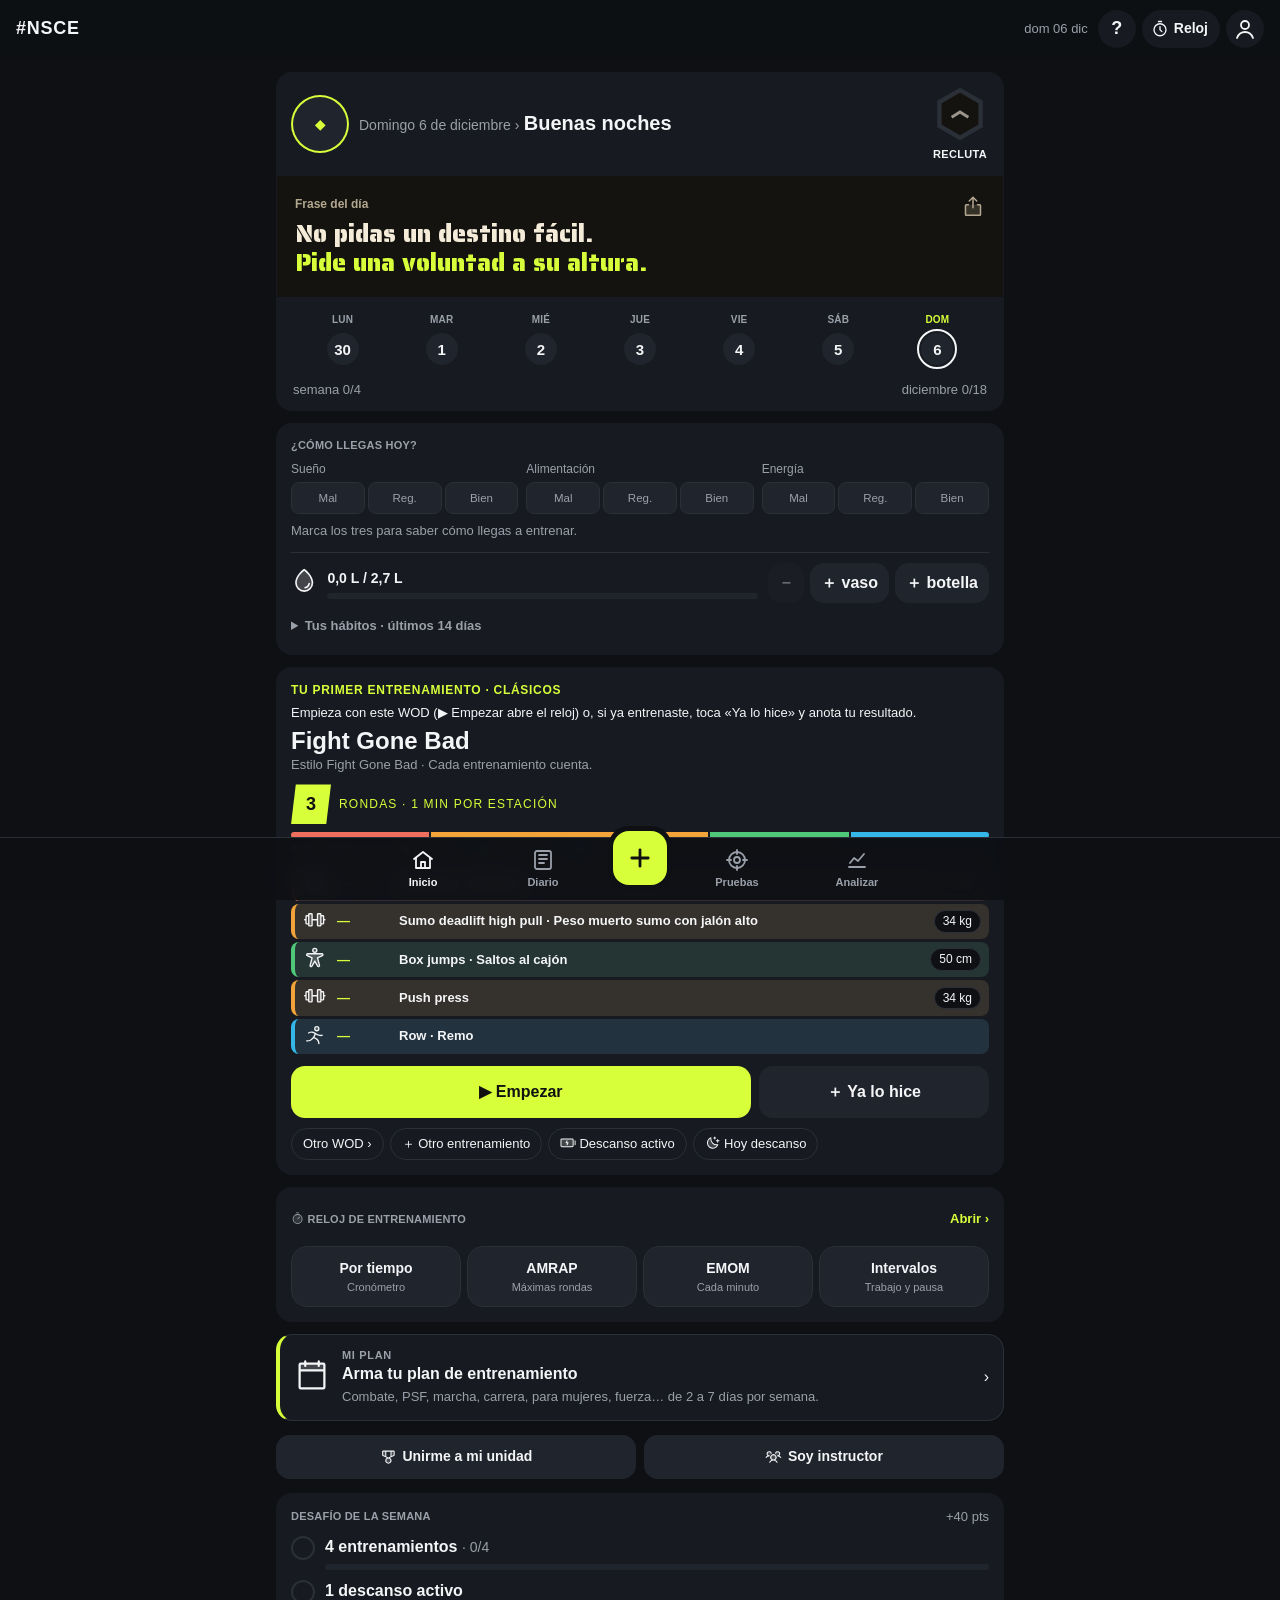
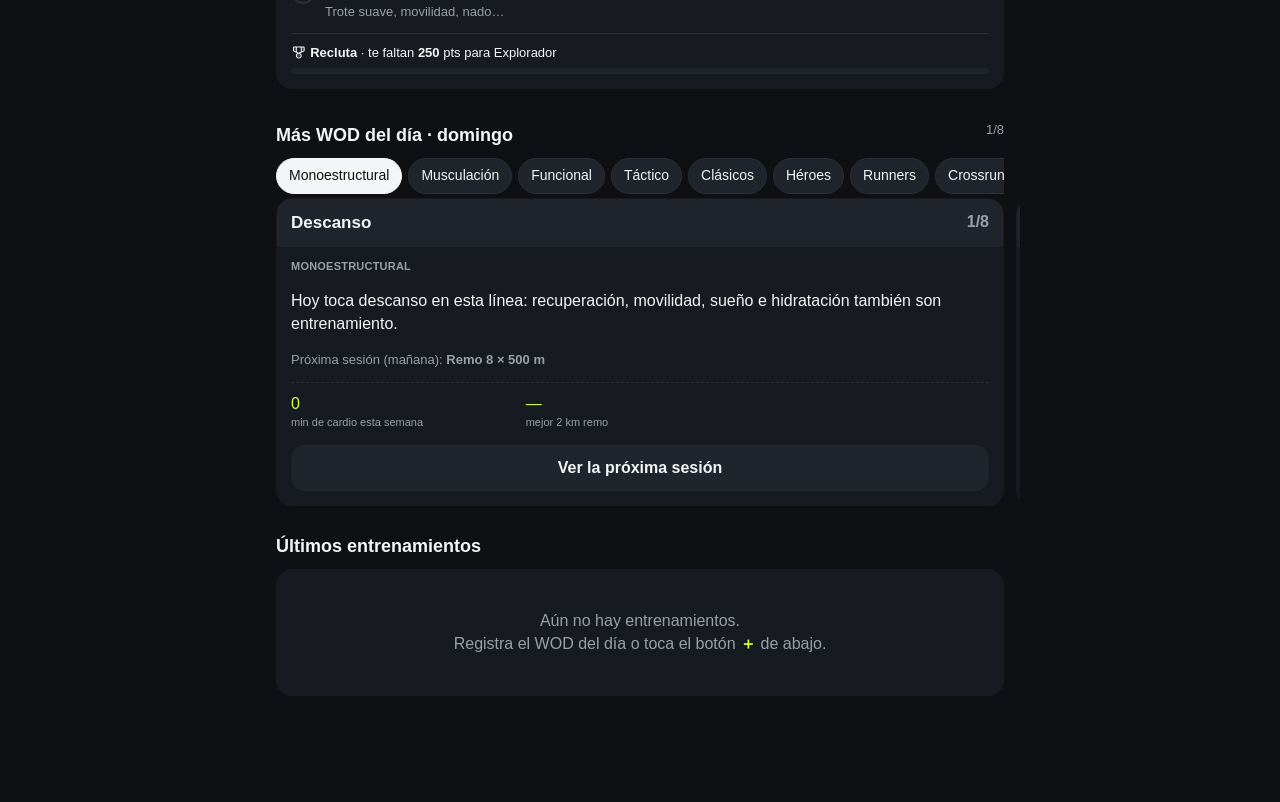
==== commit cdda4e6e: "#TACFITNSCE 2026-11-26 14:28" ====
--- a/index.html
+++ b/index.html
@@ -13,14 +13,14 @@
 <link rel="manifest" href="manifest.webmanifest">
 <link rel="icon" href="iconos/icono.svg" type="image/svg+xml">
 <link rel="apple-touch-icon" href="iconos/icono-180.png">
-<link rel="stylesheet" href="estilos.css?v=153">
+<link rel="stylesheet" href="estilos.css?v=206">
 </head>
 <body>
 <header class="barra-sup">
   <div class="marca" id="marca"></div>
   <div class="sub" id="subtitulo"></div>
   <button class="btn-perfil btn-ayuda" id="bAyuda" aria-label="Ayuda de esta pantalla">?</button>
-  <button class="btn-perfil" id="bReloj" data-v="reloj" aria-label="Reloj de entrenamiento"><svg class="ico" viewBox="0 0 24 24"><circle cx="12" cy="13" r="8"/><path d="M12 9v4l2.5 2.5M10 2h4"/></svg></button>
+  <button class="btn-perfil btn-reloj" id="bReloj" data-v="reloj" aria-label="Reloj de entrenamiento"><svg class="ico" viewBox="0 0 24 24"><circle cx="12" cy="13" r="8"/><path d="M12 9v4l2.5 2.5M10 2h4"/></svg><span>Reloj</span></button>
   <button class="btn-perfil" id="bPerfil" data-v="perfil" aria-label="Perfil y ajustes"><svg class="ico" viewBox="0 0 24 24"><circle cx="12" cy="8" r="4"/><path d="M4 21c1.5-4 4.5-6 8-6s6.5 2 8 6"/></svg></button>
 </header>
 
@@ -37,46 +37,62 @@
 <div id="aviso" class="aviso" hidden></div>
 <dialog id="dialogo"></dialog>
 
-<script src="iconos.js?v=153"></script>
-<script src="psf.js?v=153"></script>
-<script src="movimientos.js?v=153"></script>
-<script src="registro.js?v=153"></script>
-<script src="escalar.js?v=153"></script>
-<script src="tramos.js?v=153"></script>
-<script src="esfuerzo.js?v=153"></script>
-<script src="gps.js?v=153"></script>
-<script src="protocolos.js?v=153"></script>
-<script src="programa.js?v=153"></script>
-<script src="diario.js?v=153"></script>
-<script src="perfil.js?v=153"></script>
-<script src="inbody.js?v=153"></script>
-<script src="estado.js?v=153"></script>
-<script src="recompensas.js?v=153"></script>
-<script src="desafio.js?v=153"></script>
-<script src="energia.js?v=153"></script>
-<script src="analizar.js?v=153"></script>
-<script src="descanso.js?v=153"></script>
-<script src="plan.js?v=153"></script>
-<script src="psfplan.js?v=153"></script>
-<script src="mujer.js?v=153"></script>
-<script src="agenda.js?v=153"></script>
-<script src="social.js?v=153"></script>
-<script src="proteger.js?v=153"></script>
-<script src="bienvenida.js?v=153"></script>
-<script src="pruebas.js?v=153"></script>
-<script src="repetir.js?v=153"></script>
-<script src="compartir.js?v=153"></script>
-<script src="discos.js?v=153"></script>
-<script src="afiches.js?v=153"></script>
-<script src="importar.js?v=153"></script>
-<script src="unidad.js?v=153"></script>
-<script src="box.js?v=153"></script>
-<script src="nube-config.js?v=153"></script>
-<script src="nube.js?v=153"></script>
-<script src="avisos.js?v=153"></script>
-<script src="reloj_datos.js?v=153"></script>
-<script src="plus.js?v=153"></script>
-<script src="logro_hoy.js?v=153"></script>
-<script src="app.js?v=153"></script>
+<script src="iconos.js?v=206"></script>
+<script src="nativa.js?v=206"></script>
+<script src="psf.js?v=206"></script>
+<script src="movimientos.js?v=206"></script>
+<script src="registro.js?v=206"></script>
+<script src="escalar.js?v=206"></script>
+<script src="tramos.js?v=206"></script>
+<script src="esfuerzo.js?v=206"></script>
+<script src="gps.js?v=206"></script>
+<script src="protocolos.js?v=206"></script>
+<script src="programa.js?v=206"></script>
+<script src="diario.js?v=206"></script>
+<script src="perfil.js?v=206"></script>
+<script src="inbody.js?v=206"></script>
+<script src="estado.js?v=206"></script>
+<script src="recompensas.js?v=206"></script>
+<script src="desafio.js?v=206"></script>
+<script src="energia.js?v=206"></script>
+<script src="analizar.js?v=206"></script>
+<script src="descanso.js?v=206"></script>
+<script src="plan.js?v=206"></script>
+<script src="psfplan.js?v=206"></script>
+<script src="mujer.js?v=206"></script>
+<script src="empezar.js?v=206"></script>
+<script src="cuerpo.js?v=206"></script>
+<script src="agenda.js?v=206"></script>
+<script src="social.js?v=206"></script>
+<script src="proteger.js?v=206"></script>
+<script src="bienvenida.js?v=206"></script>
+<script src="pruebas.js?v=206"></script>
+<script src="repetir.js?v=206"></script>
+<script src="compartir.js?v=206"></script>
+<script src="comparar.js?v=206"></script>
+<script src="discos.js?v=206"></script>
+<script src="afiches.js?v=206"></script>
+<script src="importar.js?v=206"></script>
+<script src="unidad.js?v=206"></script>
+<script src="amigos.js?v=206"></script>
+<script src="qr.js?v=206"></script>
+<script src="invitar.js?v=206"></script>
+<script src="diadia.js?v=206"></script>
+<script src="frases_dia.js?v=206"></script>
+<script src="saludo.js?v=206"></script>
+<script src="parche.js?v=206"></script>
+<script src="psfantes.js?v=206"></script>
+<script src="box.js?v=206"></script>
+<script src="nube-config.js?v=206"></script>
+<script src="nube.js?v=206"></script>
+<script src="avisos.js?v=206"></script>
+<script src="salud.js?v=206"></script>
+<script src="relojfondo.js?v=206"></script>
+<script src="reloj_datos.js?v=206"></script>
+<script src="plus.js?v=206"></script>
+<script src="logro_hoy.js?v=206"></script>
+<script src="fuentes.js?v=206"></script>
+<script src="guia.js?v=206"></script>
+<script src="app.js?v=206"></script>
 </body>
 </html>
--- a/estilos.css
+++ b/estilos.css
@@ -44,6 +44,9 @@
 h3::before{ content:"// "; color:var(--acento); }
 .grande, .digitos, .num{ font-family:var(--mono); font-variant-numeric:tabular-nums; }
 
+/* 8-nov-2026: tocar rápido dos veces un botón (p. ej. «＋ vaso») agrandaba la pantalla en el iPhone y dejaba las barras corridas:
+   sin zoom por doble toque (el zoom con dos dedos sigue en la web) */
+html, button, a, input, select, textarea, label, summary{ touch-action:manipulation; }
 .pestanas{ position:fixed; left:0; right:0; bottom:0; z-index:6; display:flex; justify-content:center; align-items:center;
   background:var(--panel); border-top:1px solid var(--borde); padding:6px 4px calc(6px + var(--inf)); }
 .pestanas button{ flex:1; max-width:120px; background:none; border:0; padding:4px 0; color:var(--suave);
@@ -182,7 +185,7 @@
 @media (max-width:420px){ .attr{ gap:6px; } .attr .lab{ width:auto; min-width:0; font-size:12px; flex:none; max-width:74px; } .attr select{ padding:11px 6px; } }
 
 /* Grupos de movimientos: un color cada uno */
-:root{ --g-mono:#35b6e8; --g-gim:#4fc979; --g-core:#b48cf0; --g-barra:#f2a33a; --g-mc:#ef6f5e; --g-mil:#a9b85a; }
+:root{ --g-mono:#35b6e8; --g-gim:#4fc979; --g-core:#b48cf0; --g-barra:#f2a33a; --g-mc:#ef6f5e; --g-mil:#a9b85a; --g-maq:#e86fb0; }
 .chips{ display:flex; gap:6px; overflow-x:auto; padding:10px 0 2px; scrollbar-width:none; }
 .chips::-webkit-scrollbar{ display:none; }
 .chips button{ flex:none; border:1px solid var(--borde); background:var(--panel2); border-radius:999px; padding:7px 12px; cursor:pointer; color:var(--texto); font-size:14px; }
@@ -994,6 +997,11 @@
 :root:not([data-estilo="tactico"]) .barra-sup{ border-bottom:0; }
 :root:not([data-estilo="tactico"]) .btn-perfil{ border-radius:50%; border:0; background:var(--panel); color:var(--texto); }
 :root:not([data-estilo="tactico"]) .pestanas{ background:color-mix(in srgb, var(--fondo) 92%, transparent); backdrop-filter:blur(12px); -webkit-backdrop-filter:blur(12px); }
+/* App de la tienda (nativa.js): barras fijas sin desenfoque, con fondo sólido (en el iPhone se descolocaban al desplazarse) */
+html.nativa .barra-sup, html.nativa .pestanas, html.nativa:root:not([data-estilo="tactico"]) .pestanas{ backdrop-filter:none; -webkit-backdrop-filter:none; }
+html.nativa .barra-sup{ background:var(--fondo); }
+html.nativa .pestanas{ background:var(--panel); }
+html.nativa:root:not([data-estilo="tactico"]) .pestanas{ background:var(--fondo); }
 :root:not([data-estilo="tactico"]) .pestanas button{ text-transform:none; letter-spacing:0; font-size:11px; font-weight:600; }
 :root:not([data-estilo="tactico"]) .pestanas button.activa{ color:var(--texto); }
 :root:not([data-estilo="tactico"]) .pestanas .mas{ color:var(--acento-txt); }
@@ -1102,6 +1110,12 @@
 /* Resumen al terminar el reloj */
 .res-reloj .rr-total{ display:flex; justify-content:space-between; align-items:baseline; background:var(--panel2); border-radius:14px; padding:12px 14px; margin:8px 0; }
 .res-reloj .rr-total b{ font-size:30px; font-weight:900; }
+.rondas-vivo{ max-width:420px; margin:6px auto 0; }
+.rv-actual{ text-align:center; color:var(--suave); font-size:15px; margin-bottom:4px; }
+.rv-actual b{ color:var(--texto); font-size:20px; }
+.rv-tabla td{ padding:7px 6px; }
+.rv-mas{ text-align:center; margin-top:4px; }
+.pantalla-reloj .rondas-vivo{ width:100%; }
 .rr-tabla{ width:100%; border-collapse:collapse; font-variant-numeric:tabular-nums; }
 .rr-tabla td{ padding:9px 6px; border-bottom:1px solid var(--borde); }
 .rr-tabla td:nth-child(2){ text-align:center; font-weight:700; }
@@ -1286,6 +1300,21 @@
 .op-rap small{ display:block; font-size:11.5px; color:var(--suave); text-transform:uppercase; letter-spacing:.05em; }
 .op-rap.op-hoy{ border:1.5px solid var(--acento); }
 .reg-favs, .reg-listas{ padding-top:0; }
+.op-det{ display:block; font-style:normal; font-size:13px; line-height:1.4; color:var(--texto); opacity:.85; margin-top:6px; }
+.fav-cards{ display:flex; gap:10px; overflow-x:auto; overflow-y:hidden; margin:0 -16px 4px; padding:0 16px 4px; scrollbar-width:none; }
+.fav-cards::-webkit-scrollbar{ display:none; }
+.fav-card{ flex:0 0 72%; max-width:280px; text-align:left; background:var(--panel2); border:0; border-radius:14px; padding:12px 14px; color:inherit; font:inherit; cursor:pointer; }
+.fav-card{ display:flex; flex-direction:column; justify-content:flex-start; }
+.fav-card b{ display:block; font-size:15px; }
+.fav-card .op-det{ display:-webkit-box; -webkit-line-clamp:3; -webkit-box-orient:vertical; overflow:hidden; }
+/* Biblioteca / Anteriores / Favoritos: 3 botones parejos que caben en el iPhone (9-nov-2026; antes una fila de fichas cortada) */
+.reg-listas{ display:grid; grid-template-columns:repeat(3, 1fr); gap:8px; margin:12px 0 4px; }
+.reg-listas button{ display:flex; flex-direction:column; align-items:center; gap:2px; padding:10px 4px; border:1px solid var(--borde); background:var(--panel2); border-radius:14px; color:var(--texto); font:inherit; font-size:13px; cursor:pointer; min-width:0; }
+.reg-listas button b{ font-size:18px; line-height:1.1; }
+.fav-lista .wodv{ margin-top:8px; }
+.ob .ob-et{ margin-top:12px; }
+.ob .ob-d{ display:block; font-weight:400; }
+.ob .ms-fila b{ font-weight:700; }
 .opciones.dos{ grid-template-columns:repeat(2, minmax(0, 1fr)); }
 .r-res{ cursor:pointer; }
 
@@ -1540,7 +1569,7 @@
 .bx-fila > div{ flex:1; min-width:0; } .bx-fila small{ display:block; }
 .bx-av{ width:34px; height:34px; border-radius:50%; flex:none; display:flex; align-items:center; justify-content:center; font-weight:800; font-size:13px; background:var(--acento); color:var(--acento-txt); }
 .bx-av.grande{ width:46px; height:46px; font-size:16px; }
-.bx-cab{ display:flex; align-items:center; gap:12px; }
+.bx-cab{ display:flex; align-items:center; gap:12px; flex:1; min-width:0; }
 .bx-rojo{ color:var(--na); font-weight:600; }
 .bx-pr{ font-size:12px; font-weight:800; padding:2px 8px; border-radius:6px; background:rgba(239,159,39,.18); color:#EF9F27; white-space:nowrap; }
 .bx-kpi{ grid-template-columns:repeat(3, 1fr); }
@@ -1550,3 +1579,257 @@
 .bx-chips button{ font:inherit; font-size:13px; padding:7px 11px; border-radius:999px; border:1px solid var(--borde, #2a2f38); background:transparent; color:inherit; cursor:pointer; }
 .bx-chips button.activa{ background:var(--acento); color:var(--acento-txt); border-color:var(--acento); font-weight:700; }
 .bx-propia{ padding:6px 0; }
+/* Medidas y salud (3-nov-2026, cuerpo.js) */
+.ms-cifras{ display:grid; grid-template-columns:repeat(auto-fit, minmax(0, 1fr)); gap:8px; margin-top:10px; }
+.ms-cifras > div{ background:var(--panel2); border-radius:12px; padding:10px 8px; text-align:center; }
+.ms-cifras b{ display:block; font-size:24px; }
+.ms-cifras span{ font-size:12px; color:var(--suave); }
+.ms-dif{ font-size:12px; font-weight:700; margin-top:2px; color:var(--suave); }
+.ms-dif.bien{ color:var(--mb); } .ms-dif.mal{ color:var(--na); }
+.ms-graf{ width:100%; height:50px; margin-top:8px; }
+.ms-frase{ margin:6px 0 4px; }
+.ms-fila{ display:flex; justify-content:space-between; align-items:center; gap:10px; width:100%; padding:10px 0; border:0; border-top:1px solid var(--borde); background:none; color:inherit; font:inherit; text-align:left; cursor:pointer; list-style:none; }
+.ms-fila::-webkit-details-marker{ display:none; }
+.ms-les-l{ display:flex; flex-wrap:wrap; gap:6px; justify-content:flex-end; align-items:center; }
+.chip-les{ font:inherit; font-size:12px; padding:3px 9px; border-radius:999px; border:1px solid var(--borde); background:var(--panel2); color:inherit; cursor:pointer; }
+.ms-hist{ display:block; margin:8px auto 0; }
+.ms-ibbtn{ margin-top:10px; }
+/* Amigos y desafíos (3-nov-2026, amigos.js) */
+.am-btns{ display:grid; grid-template-columns:1fr 1fr; gap:8px; }
+.am-cod{ margin:8px 0 12px; text-align:center; }
+.am-pub{ background:var(--panel); border-radius:var(--radio); padding:12px 14px; margin-bottom:10px; }
+.am-cab{ display:flex; align-items:center; gap:10px; } .am-cab > div{ flex:1; min-width:0; } .am-cab small{ display:block; }
+.am-que{ margin:8px 0 4px; }
+.am-apl{ font:inherit; font-size:13px; margin-top:8px; padding:6px 12px; border-radius:999px; border:1px solid var(--borde); background:transparent; color:inherit; cursor:pointer; }
+.am-apl.mio{ background:var(--acento); color:var(--acento-txt); border-color:var(--acento); font-weight:700; }
+.da-fila{ display:grid; grid-template-columns:34px minmax(0, 1fr); gap:10px; align-items:center; padding:7px 0; border-top:1px solid var(--borde); }
+.da-fila.yo b{ color:var(--acento); } .da-pos{ color:var(--suave); font-weight:700; }
+.desaf-am.chico-am{ display:block; width:100%; text-align:left; font:inherit; color:inherit; cursor:pointer; border:0; }
+.am-fila .bx-av{ display:inline-flex; vertical-align:middle; margin-right:8px; }
+#segDiario.seg5 button{ font-size:13px; padding-left:2px; padding-right:2px; }
+.am-foto{ display:block; width:100%; max-height:420px; object-fit:cover; border-radius:12px; margin:10px 0 2px; }
+.am-ej{ margin-top:2px; } .am-rec{ margin-top:6px; color:#EF9F27; } .am-nota{ font-style:italic; margin-top:6px; white-space:pre-line; }
+.am-datos{ display:flex; flex-wrap:wrap; gap:10px; margin-top:6px; color:var(--suave); }
+.am-pub[data-verpub]{ cursor:pointer; }
+.am-res{ font-size:26px; font-weight:800; color:var(--acento); }
+.am-fotos{ display:grid; gap:8px; } .am-fotos img{ width:100%; border-radius:12px; display:block; }
+.am-check{ margin:10px 0 0; }
+.am-foto{ max-height:none; height:auto; aspect-ratio:4/5; object-fit:cover; }
+.col-grupo{ font-size:12px; color:var(--suave); margin:10px 0 4px; } #pColor .col-grupo:first-child, .bv-colores .col-grupo:first-child{ margin-top:2px; }
+.bv-colores .colores-app{ justify-content:flex-start; }
+.colores-app i{ background-origin:border-box; }
+/* revisión pantalla por pantalla (7-nov-2026) */
+.wod-arriba .wod-cuerpo p{ margin:10px 0 14px; }
+.am-inv{ position:relative; } .am-inv-x{ position:absolute; top:8px; right:8px; background:none; border:0; color:var(--suave); font-size:16px; padding:6px; cursor:pointer; }
+.tp-sem .sem-barras{ position:relative; display:flex; gap:6px; align-items:flex-end; height:130px; margin:12px 0 6px; }
+.tp-sem .sb{ flex:1; display:flex; flex-direction:column; align-items:center; justify-content:flex-end; height:100%; gap:3px; }
+.tp-sem .sb i{ display:block; width:100%; min-height:3px; border-radius:6px 6px 2px 2px; background:var(--panel2); }
+.tp-sem .sb i.ok{ background:var(--acento); } .tp-sem .sb i.hoy{ outline:2px dashed var(--suave); outline-offset:1px; }
+.tp-sem .sb b{ font-size:12px; min-height:15px; } .tp-sem .sb span{ font-size:10px; color:var(--suave); white-space:nowrap; height:14px; }
+.tp-sem-msg{ margin:6px 0 0; }
+.pf-ir-pr{ display:flex; align-items:center; gap:12px; width:100%; text-align:left; font:inherit; color:inherit; cursor:pointer; }
+.pf-ir-pr div{ flex:1; display:flex; flex-direction:column; gap:2px; } .pf-ir-ic{ font-size:22px; }
+.tp-sem .sb i:not(.ok){ background:color-mix(in srgb, var(--acento) 30%, var(--panel2)); }
+.ob .ms-fila .link{ white-space:nowrap; }
+/* Comentarios prefijados entre amigos (9-nov-2026) */
+.am-coms{ display:flex; flex-wrap:wrap; gap:4px 12px; margin:8px 0 2px; }
+.am-frases{ display:grid; grid-template-columns:1fr 1fr; gap:8px; }
+.am-frases button{ padding:12px 8px; border-radius:14px; border:1px solid var(--borde); background:var(--panel2); color:var(--texto); font:inherit; font-size:14px; cursor:pointer; }
+.am-frases button.activa{ border-color:var(--acento); box-shadow:0 0 0 1px var(--acento) inset; }
+.am-mios summary{ cursor:pointer; list-style:none; } .am-mios summary::-webkit-details-marker{ display:none; }
+.am-mio{ padding:6px 0; border-top:1px solid var(--borde); }
+.am-mas{ margin-left:auto; background:none; border:0; color:var(--suave); font:inherit; font-size:22px; line-height:1; padding:2px 6px 8px; cursor:pointer; }
+.am-mod{ display:flex; gap:16px; justify-content:center; margin:10px 0 2px; }
+.am-menu{ display:grid; gap:8px; margin-top:8px; }
+.am-reglas ul{ margin:6px 0 8px; padding-left:20px; } .am-reglas li{ margin:4px 0; }
+.av-dias{ display:grid; grid-template-columns:repeat(7, 1fr); gap:6px; margin:4px 0 6px; }
+.av-dias button{ padding:9px 0; border-radius:12px; border:1px solid var(--borde); background:var(--panel2); color:var(--suave); font:inherit; font-weight:700; cursor:pointer; }
+.av-dias button.activa{ background:var(--acento); color:var(--acento-txt); border-color:var(--acento); }
+
+/* Grupo «Máquinas y poleas» (10-nov-2026): las mismas reglas que los otros grupos */
+.g-maq.marca-g{ background:var(--g-maq); }
+h3.t-mil{ color:var(--g-maq); }
+.grupo-mov.g-maq{ border-top-color:var(--g-maq); }
+.wv-comp .g-maq{ background:var(--g-maq); }
+.wv-mov.g-maq{ border-left-color:var(--g-maq); background:color-mix(in srgb, var(--g-maq) 10%, var(--panel2)); }
+.mov-card.g-maq{ border-left-color:var(--g-maq); }
+.inf-barra .g-maq, .inf-leyenda i.g-maq{ background:var(--g-maq); }
+.afiche.g-maq{ --gc:var(--g-maq); }
+.mv-fila.g-maq{ --gc:var(--g-maq); }
+.a2-movs li.g-maq{ --gc2:var(--g-maq); }
+.ag-it.g-maq, .ag-pts .g-maq{ --gc:var(--g-maq); }
+.r-res.g-maq{ --gc:var(--g-maq); }
+
+/* Reloj más a la vista (10-nov-2026): pastilla arriba, tarjeta en Inicio y botón en Registrar */
+.barra-sup .btn-reloj{ width:auto; padding:0 12px 0 9px; gap:5px; border-radius:19px; font-size:14px; font-weight:600; color:var(--texto); }
+.barra-sup .btn-reloj .ico{ width:18px; height:18px; }
+:root:not([data-estilo="tactico"]) .barra-sup .btn-reloj{ border-radius:19px; }
+@media (max-width:360px){ .barra-sup .btn-reloj span{ display:none; } .barra-sup .btn-reloj{ padding:0; width:38px; } }
+.reloj-ini .ri-modos{ display:grid; grid-template-columns:repeat(4, 1fr); gap:6px; margin-top:10px; }
+.reloj-ini .ri-modos button{ display:flex; flex-direction:column; align-items:center; gap:2px; padding:12px 4px; border:1px solid var(--borde); border-radius:var(--radio); background:var(--panel2); cursor:pointer; min-width:0; }
+.reloj-ini .ri-modos b{ font-size:14px; }
+.reloj-ini .ri-modos small{ font-size:11px; color:var(--suave); text-align:center; line-height:1.2; }
+.op-reloj{ border-color:var(--acento) !important; margin-bottom:10px; }
+.op-reloj b{ color:var(--acento); }
+
+/* Historial comparado (13-nov-2026, comparar.js) */
+.cmp-ban{ display:flex; flex-direction:column; gap:2px; padding:12px 14px; border-radius:var(--radio); margin:4px 0 12px; }
+.cmp-ban b{ font-size:16px; } .cmp-ban span{ font-size:13px; }
+.cmp-mejor{ background:color-mix(in srgb, #4fc979 18%, var(--panel)); color:color-mix(in srgb, #4fc979 70%, var(--texto)); }
+.cmp-peor{ background:color-mix(in srgb, #ef6f5e 16%, var(--panel)); color:color-mix(in srgb, #ef6f5e 70%, var(--texto)); }
+.cmp-igual{ background:var(--panel2); color:var(--texto); }
+.cmp-tit{ margin:2px 0 6px; }
+.cmp-barras{ display:flex; align-items:flex-end; gap:8px; height:150px; margin-bottom:10px; }
+.cmp-b{ flex:1; min-width:0; display:flex; flex-direction:column; align-items:center; justify-content:flex-end; gap:3px; height:100%; background:none; border:0; padding:0; color:var(--suave); cursor:pointer; font:inherit; }
+.cmp-b i{ display:block; width:100%; border-radius:6px; background:var(--borde); }
+.cmp-b small{ font-size:11px; } .cmp-b span{ font-size:11px; overflow:hidden; text-overflow:ellipsis; max-width:100%; }
+.cmp-b.hoy i{ background:var(--acento); } .cmp-b.hoy small, .cmp-b.hoy span{ color:var(--texto); font-weight:700; }
+.cmp-cuadros em{ display:block; font-style:normal; font-size:12px; }
+.cmp-sube{ color:#4fc979; } .cmp-baja{ color:#ef6f5e; }
+.cmp-tramo{ display:flex; justify-content:space-between; gap:8px; padding:10px 0; border-top:1px solid var(--borde); font-size:14px; }
+.cmp-tramo em{ font-style:normal; }
+
+/* Fuentes de los cálculos de salud (15-nov-2026, fuentes.js; Apple guía 1.4.1) */
+.fuentes-fila{ display:flex; justify-content:flex-end; margin:0 0 10px; }
+.fuentes-btn{ font-size:13px; }
+.fuentes-lista{ list-style:none; padding:0; margin:8px 0; }
+.fuentes-lista li{ display:flex; flex-direction:column; gap:3px; padding:10px 0; border-top:1px solid var(--borde); }
+.fuentes-lista li span{ font-size:13px; color:var(--suave); }
+.fuentes-lista li a{ font-size:14px; color:var(--acento); }
+.ayuda-t{ margin:4px 0 10px; }
+
+/* WOD por esquema (17-nov-2026): el esquema una sola vez, grande y completo */
+.wv-esq{ display:flex; flex-direction:column; gap:2px; background:var(--texto); color:var(--fondo); border-radius:8px; padding:10px 12px; margin:0 0 8px; }
+.wv-esq b{ font-size:21px; letter-spacing:.04em; overflow-wrap:anywhere; line-height:1.2; }
+.wv-esq span{ font-size:12px; opacity:.75; }
+.esq-chips{ flex-wrap:wrap; margin:8px 0 4px; }
+.esq-wods{ margin:8px 0 0; } .esq-wods summary{ cursor:pointer; font-weight:600; padding:6px 0; }
+.esq-wod{ display:flex; flex-direction:column; align-items:flex-start; gap:2px; width:100%; text-align:left; background:var(--panel2); border:0; border-radius:var(--radio); padding:10px 12px; margin:6px 0; color:var(--texto); font:inherit; cursor:pointer; }
+.esq-wod span{ font-size:13px; color:var(--suave); }
+
+/* Plan «Empezar a entrenar» (19-nov-2026) */
+.emp-pr{ display:grid; grid-template-columns:repeat(3, 1fr); gap:8px; margin-top:6px; }
+.emp-pf{ background:var(--panel2); border-radius:12px; padding:8px; display:flex; flex-direction:column; gap:2px; min-width:0; }
+.emp-pf span{ font-size:12px; color:var(--suave); } .emp-pf b{ font-size:14px; } .emp-pf small{ font-size:11px; }
+.emp-boton{ display:flex; gap:12px; align-items:center; text-align:left; margin-bottom:8px; font-size:22px; }
+.emp-boton span{ display:flex; flex-direction:column; font-size:15px; } .emp-boton small{ font-size:12px; color:var(--suave); font-weight:500; }
+
+/* Guía visual (20-nov-2026): las infografías dentro de la app */
+.guia-ay{ display:flex; flex-direction:column; gap:8px; margin-top:12px; }
+.guia-grid{ display:grid; grid-template-columns:repeat(3, 1fr); gap:8px; }
+.guia-mini{ display:flex; flex-direction:column; gap:4px; padding:0; background:none; border:0; color:var(--texto); text-align:left; cursor:pointer; min-width:0; }
+.guia-mini img{ width:100%; aspect-ratio:4/5; object-fit:cover; border-radius:10px; background:var(--panel2); display:block; }
+.guia-mini span{ font-size:11.5px; font-weight:700; line-height:1.25; }
+.guia-vista{ display:flex; overflow-x:auto; overflow-y:hidden; scroll-snap-type:x mandatory; border-radius:14px; scrollbar-width:none; }
+.guia-vista::-webkit-scrollbar{ display:none; }
+.guia-pag{ flex:0 0 100%; scroll-snap-align:center; scroll-snap-stop:always; }
+.guia-pag img{ width:100%; aspect-ratio:4/5; display:block; border-radius:14px; background:var(--panel2); }
+
+/* Prueba de usuaria nueva (20-nov-2026) */
+.ya-hice .wodv{ margin-top:6px; } .ya-hice #wEditarWod{ margin-top:8px; }
+.aviso-sinres{ display:flex; gap:10px; align-items:center; background:rgba(242,163,58,.12); border:1px solid #f2a33a; border-radius:14px; padding:10px 12px; margin-bottom:10px; font-size:14px; line-height:1.35; }
+.aviso-sinres > span:not(.ic-e){ flex:1; } .aviso-sinres > .ic-e{ flex:none; } .con-plus{ margin-top:18px; } .mosaico.mo-plus{ opacity:.72; }
+/* Registrar dado vuelta (23-nov-2026): buscador arriba, fichas frecuentes, filas cortas de «lo más probable», favoritos en fichas, otras formas abajo */
+.reg-q{ margin-top:4px; }
+.reg-frec, .fav-chips{ display:flex; flex-wrap:wrap; gap:8px; margin:10px 0 4px; }
+.reg-frec button, .fav-chips .fav-card{ flex:none; max-width:100%; border:1px solid var(--borde); background:var(--panel2); border-radius:999px; padding:7px 14px; color:var(--texto); font:inherit; font-size:14px; cursor:pointer; }
+.fav-chips .fav-card{ border-radius:14px; text-align:left; } .fav-chips .fav-card b{ font-size:14px; font-weight:600; } .fav-chips .fav-card small{ display:block; font-size:12px; color:var(--suave); }
+.op-rap{ display:flex !important; align-items:center; gap:10px; text-align:left; }
+.op-rap .rap-txt{ flex:1; min-width:0; } .op-rap .rap-txt b{ display:block; }
+.op-rap .rap-txt > span{ display:block; font-size:13px; color:var(--suave); }
+.op-rap .op-det{ display:-webkit-box; -webkit-line-clamp:2; -webkit-box-orient:vertical; overflow:hidden; font-size:13px; }
+.rap-acc{ flex:none; border:1px solid var(--acento); color:var(--acento); border-radius:10px; padding:6px 10px; font-size:13px; font-weight:700; }
+.reg-otras{ grid-template-columns:repeat(4, 1fr); } .reg-otras button{ font-size:12.5px; text-align:center; }
+.opcion.op-rap{ flex-direction:row !important; align-items:center !important; justify-content:space-between; text-align:left !important; }
+.op-rap .rap-txt{ display:block; text-align:left; }
+
+/* Reloj con el WOD a la vista (etapa 2, 23-nov-2026) */
+.reloj-wod{ display:flex; flex-direction:column; gap:2px; margin:10px auto 4px; max-width:420px; padding:10px 14px; border-radius:14px; background:var(--panel2); text-align:left; font-size:15px; line-height:1.3; }
+.reloj-wod b{ font-size:13px; color:var(--acento); text-transform:uppercase; letter-spacing:.05em; }
+.reloj-wod-cfg b{ display:block; font-size:18px; margin:2px 0 6px; }
+
+/* Agregar movimiento con menos toques y la pizarra (etapa 2, 23-nov-2026) */
+.attr.a-escondido, .a-fichas.a-escondido{ display:none; }
+.a-fichas{ display:flex; flex-wrap:wrap; gap:6px; margin:-2px 0 4px 44px; }
+.a-fichas button{ border:1px solid var(--borde); background:var(--panel2); color:var(--texto); border-radius:999px; padding:7px 14px; font:inherit; font-size:15px; font-weight:700; cursor:pointer; }
+.a-fichas button.activa{ background:var(--acento); color:var(--acento-txt); border-color:var(--acento); }
+#pzT{ width:100%; font-size:17px; line-height:1.5; }
+.pz-it{ padding:6px 0; border-bottom:1px solid var(--borde); list-style:none; } .pz-nuevo b{ color:#f2a33a; }
+
+/* Celebración con la mejora (etapa 2, 23-nov-2026) */
+.cel-mej{ margin:8px auto 4px; max-width:340px; font-size:16px; font-weight:800; line-height:1.35; color:var(--suave); }
+.cel-mej.sube, .cel-mej.rec{ color:var(--acento); } .cel-btns .btn{ flex:1; }
+
+/* Etapa 3: ver el progreso (23-nov-2026) */
+.tm-card{ border:1.5px solid var(--acento); }
+.tm-top{ display:flex; flex-direction:column; gap:4px; width:100%; text-align:left; background:none; border:0; color:inherit; font:inherit; padding:8px 0 4px; cursor:pointer; }
+.tm-nom{ font-size:15px; color:var(--suave); font-weight:700; }
+.tm-aa{ display:flex; align-items:baseline; gap:12px; flex-wrap:wrap; } .tm-aa s{ font-size:24px; color:var(--suave); } .tm-aa i{ font-style:normal; font-size:22px; color:var(--suave); }
+.tm-aa b{ font-size:40px; line-height:1.05; color:var(--acento); }
+.tm-dif{ font-size:14px; font-weight:800; color:var(--acento); }
+.tm-lista{ list-style:none; margin:8px 0 0; padding:0; } .tm-lista li{ display:flex; justify-content:space-between; gap:10px; padding:8px 0; border-top:1px solid var(--borde); font-size:14px; cursor:pointer; }
+.tm-lista s{ color:var(--suave); } .tm-lista b{ color:var(--acento); }
+.tp-mej{ margin:10px 0 0; font-size:14px; } .post-mej{ color:var(--acento); }
+.res-mej{ margin-top:8px; font-size:14px; font-weight:700; color:var(--suave); } .res-mej.sube{ color:var(--acento); }
+.psf-libre{ list-style:none; margin:8px 0; padding:0; } .psf-libre li{ display:flex; align-items:center; gap:10px; padding:6px 0; border-top:1px solid var(--borde); } .psf-libre li span{ flex:1; }
+
+/* Etapa 4: planificar y el registro diario (23-nov-2026) */
+.ph-hecho .ph-tit{ font-size:16px; } .ph-proy{ font-size:16px; line-height:1.4; margin:6px 0 2px; }
+.ag-it.miplan{ border:1.5px dashed var(--acento); } .ag-it.miplan small{ display:block; color:var(--suave); }
+.ag-pts i.mp, .ag-ley.mp{ background:transparent !important; border:1.5px solid var(--acento); }
+.fh-cans{ display:flex; flex-direction:column; gap:4px; margin:10px 0 4px; padding:10px 12px; border-radius:14px; background:rgba(242,163,58,.12); border:1px solid #f2a33a; }
+.fh-cans-btns{ display:flex; flex-wrap:wrap; gap:6px; margin-top:6px; } .fh-cans-btns .btn{ flex:1; min-width:0; padding:10px 8px; font-size:14px; }
+.fh-suave{ color:var(--acento); }
+.chip-prep{ font-size:12.5px; font-weight:800; padding:4px 10px; border-radius:999px; color:var(--pc); border:1.5px solid var(--pc); white-space:nowrap; }
+.ai-btns{ display:flex; gap:6px; flex:none; } .ai-btns .btn{ padding:8px 10px; }
+@media (max-width:380px){ .ai-btns .btn{ padding:8px 7px; font-size:12.5px; } }
+
+/* Próxima carga y copiar de un amigo (23-nov-2026) */
+.prox-carga{ display:flex; align-items:center; gap:10px; margin:6px 0 10px; padding:10px 12px; border-radius:14px; border:1.5px solid var(--acento); background:var(--panel2); width:100%; text-align:left; color:inherit; font:inherit; }
+.prox-carga > div{ flex:1; min-width:0; } .prox-carga b{ color:var(--acento); } .prox-carga small{ display:block; color:var(--suave); font-size:13px; margin-top:2px; }
+.prox-carga.bloq{ border-style:dashed; cursor:pointer; font-weight:700; }
+
+.salud-hoy{ margin-top:6px; color:var(--acento); }
+
+/* Amigos guiado (25-nov-2026) */
+.da-cab{ display:flex; justify-content:space-between; gap:10px; align-items:baseline; margin-bottom:5px; } .da-cab > b{ min-width:0; overflow:hidden; text-overflow:ellipsis; white-space:nowrap; } .da-cab .num{ flex:none; }
+.da-fila small{ font-weight:500; } .da-frase{ color:var(--acento); font-weight:700; margin:10px 0 4px; }
+.am-tus{ display:flex; justify-content:space-between; align-items:center; gap:12px; } .am-tus .btn{ flex:none; }
+.inv-paso{ display:flex; gap:12px; margin-top:14px; } .inv-paso > i{ width:32px; height:32px; border-radius:50%; border:2px solid var(--acento); color:var(--acento); font-style:normal; font-weight:800; display:flex; align-items:center; justify-content:center; flex:none; }
+.inv-guia .btn{ margin-top:12px; } .inv-qr{ text-align:center; } .inv-qr .qr{ display:block; width:min(220px, 64vw); margin:12px auto; border-radius:12px; }
+.inv-cod{ display:grid; grid-template-columns:minmax(0, 1fr) auto; gap:8px; margin-top:10px; align-items:center; } .inv-cod input{ margin:0; }
+.inv-conf{ text-align:center; padding:8px 0; } .inv-conf .btn{ margin-top:10px; } .inv-av{ width:84px; height:84px; font-size:28px; margin:8px auto 12px; }
+.inv-ps{ display:flex; gap:8px; margin:8px 0 12px; } .inv-ps > div{ flex:1; font-size:13px; color:var(--suave); } .inv-ps u{ display:block; height:7px; border-radius:5px; background:var(--panel2); margin-bottom:5px; } .inv-ps .on u{ background:var(--acento); }
+.inv-nuevo{ border:2px solid var(--acento) !important; } .inv-fila{ display:flex; gap:12px; align-items:center; } .inv-fila > div{ flex:1; min-width:0; }
+
+/* Día de descanso, sin registro y pruebas del día (25-nov-2026) */
+.dd-desc{ padding:0 !important; } .dd-cab{ display:flex; gap:14px; align-items:center; padding:18px 16px; background:color-mix(in srgb, var(--mb) 18%, var(--panel)); }
+.dd-luna{ width:54px; height:54px; border-radius:50%; flex:none; display:flex; align-items:center; justify-content:center; font-size:26px; background:color-mix(in srgb, var(--mb) 35%, var(--panel)); color:var(--texto); }
+.dd-desc .ld-tit{ font-size:19px !important; } .dd-k{ display:flex; text-align:center; padding:14px 8px; border-bottom:1px solid var(--borde); } .dd-k > div{ flex:1; min-width:0; } .dd-k b{ display:block; font-size:20px; } .dd-k small{ color:var(--suave); }
+.dd-cuerpo{ padding:14px 16px 16px; } .dd-ch{ display:flex; gap:8px; flex-wrap:wrap; margin-top:8px; } .dd-ch span{ background:var(--panel2); border-radius:14px; padding:5px 11px; font-size:13px; font-weight:700; } .dd-frase{ font-weight:700; margin:12px 0; } .dd-cuerpo .ld-btns{ margin-top:10px; }
+.dd-op{ display:grid; grid-template-columns:repeat(3, minmax(0, 1fr)); gap:8px; margin-top:12px; } .dd-op button{ background:var(--panel2); color:var(--texto); border:0; border-radius:16px; padding:14px 4px; font:inherit; font-size:24px; cursor:pointer; } .dd-op b, .dd-op small{ display:block; font-size:14px; } .dd-op small{ font-size:11px; color:var(--suave); margin-top:3px; }
+.dd-tocaba{ border-top:1px solid var(--borde); margin-top:14px; padding-top:12px; } .dd-tocaba .btn{ margin-top:10px; }
+.ld-sello.vacio{ aspect-ratio:1; } html .dias7 .desc .dd{ background:color-mix(in srgb, var(--mb) 28%, var(--panel2)) !important; color:var(--texto) !important; }
+.pr-caja{ background:var(--panel2); border-left:5px solid var(--acento); border-radius:14px; padding:14px 16px; margin:10px 0; } .pr-caja > small{ color:var(--suave); font-weight:700; } .pr-ev{ font-size:32px; font-weight:900; line-height:1.15; margin:2px 0 6px; }
+.pr-fila{ display:flex; justify-content:space-between; gap:10px; align-items:baseline; border-top:1px solid var(--borde); padding:9px 0; } .pr-fila > span:last-child{ text-align:right; } .pr-fila em{ font-style:normal; font-size:13px; color:var(--suave); } .pr-fila .sube{ color:var(--mb); } .pr-fila .baja{ color:var(--na); } .pr-rec{ font-weight:800; margin:6px 0; }
+
+/* Saludo, fecha y frase del día (25-nov-2026); letra Saira Stencil One (SIL OFL 1.1) */
+@font-face{ font-family:'Saira Stencil One'; src:url(iconos/saira_stencil.woff2) format('woff2'); font-display:swap; }
+.portada-c{ overflow:hidden; } .sal-cab{ display:flex; gap:12px; align-items:center; } .sal-av{ background:none; border:0; padding:0; cursor:pointer; flex:none; } .sal-av .post-av{ width:54px; height:54px; font-size:18px; }
+.sal-txt{ flex:1; min-width:0; } .sal-txt .fecha-chica{ white-space:normal; text-align:left; } .sal-nom{ background:none; border:0; padding:0; color:var(--texto); font:inherit; font-size:22px; font-weight:900; line-height:1.15; text-align:left; cursor:pointer; overflow-wrap:anywhere; }
+.sal-rango{ margin-top:10px; } .sal-hoy{ margin-top:10px; width:100%; }
+.frase-est{ position:relative; background:#14130f; color:#f4ecd9; margin:14px -16px 4px; padding:20px 18px; } .frase-est small{ display:block; color:#b3a88f; font-size:12px; font-weight:700; padding-right:34px; }
+.frase-t{ font-family:'Saira Stencil One', var(--mono), sans-serif; font-size:25px; line-height:1.14; margin-top:8px; text-wrap:balance; } .frase-t b{ font-weight:400; display:block; color:var(--fc, #d7ff3a); } .frase-est .frase-aut{ margin-top:10px; font-weight:500; } .frase-est .frase-desc{ margin-top:8px; color:#f4ecd9; }
+.frase-sh{ position:absolute; right:10px; top:10px; background:none; border:0; color:#b3a88f; font-size:20px; padding:8px; cursor:pointer; }
+.frase-pant{ outline:none; position:fixed; inset:0; z-index:60; background:#0e0d0a; color:#f4ecd9; display:flex; flex-direction:column; justify-content:center; padding:calc(30px + var(--inf, 0px)) 28px; border:0; text-align:left; font:inherit; cursor:pointer; overflow:auto; }
+.frase-pant > *{ animation:frase-ent .7s both; } .frase-pant .frase-t{ font-size:clamp(30px, 9.4vw, 46px); animation-delay:.15s; } .frase-pant small{ color:#b3a88f; font-weight:700; } .frase-pant i{ display:block; width:80px; height:6px; background:var(--fc, #d7ff3a); margin:26px 0; animation-delay:.5s; } .frase-pant .fp-n{ font-weight:800; animation-delay:.7s; } .frase-pant .fp-t{ color:#b3a88f; margin-top:32px; font-size:14px; animation-delay:1s; }
+@keyframes frase-ent{ from{ opacity:0; transform:translateY(14px); } } @media (prefers-reduced-motion:reduce){ .frase-pant > *{ animation:none; } }
+.ap-ej{ display:flex; gap:12px; align-items:center; margin-top:12px; } .ap-ej b{ font-size:20px; }
+.ap-chips{ flex-wrap:wrap; overflow:visible; } .ap-ej .post-av{ width:44px; height:44px; font-size:15px; flex:none; }
+
+/* Parche del rango y PSF anteriores (25-nov-2026) */
+.sal-parche{ background:none; border:0; padding:0; color:var(--texto); font:inherit; cursor:pointer; text-align:center; flex:none; line-height:1.1; } .sal-parche svg{ display:block; margin:0 auto 3px; } .sal-parche b{ font-size:11px; text-transform:uppercase; letter-spacing:.03em; }
+.sal-parche.sube svg{ animation:parche-br 1.4s 2; } @keyframes parche-br{ 50%{ transform:scale(1.16); filter:drop-shadow(0 0 10px #e8c477) brightness(1.35); } } @media (prefers-reduced-motion:reduce){ .sal-parche.sube svg{ animation:none; } }
+.psfa{ border:2px solid var(--acento) !important; text-align:center; } .psfa .titulo, .psfa p{ text-align:left; } .psfa .link{ margin-top:10px; }
+.fila3{ display:grid; grid-template-columns:repeat(3, minmax(0, 1fr)); gap:8px; align-items:end; } .psfa-res{ display:flex; justify-content:space-between; align-items:center; gap:8px; background:var(--panel2); border-radius:12px; padding:10px 12px; margin-bottom:10px; } .psfa-res:empty{ display:none; }
+.psfa-dest{ margin:0 0 12px; border-radius:16px; } .psfa-g{ font-size:28px; font-weight:900; margin:4px 0; } .psfa-dest b{ color:var(--fc); }
